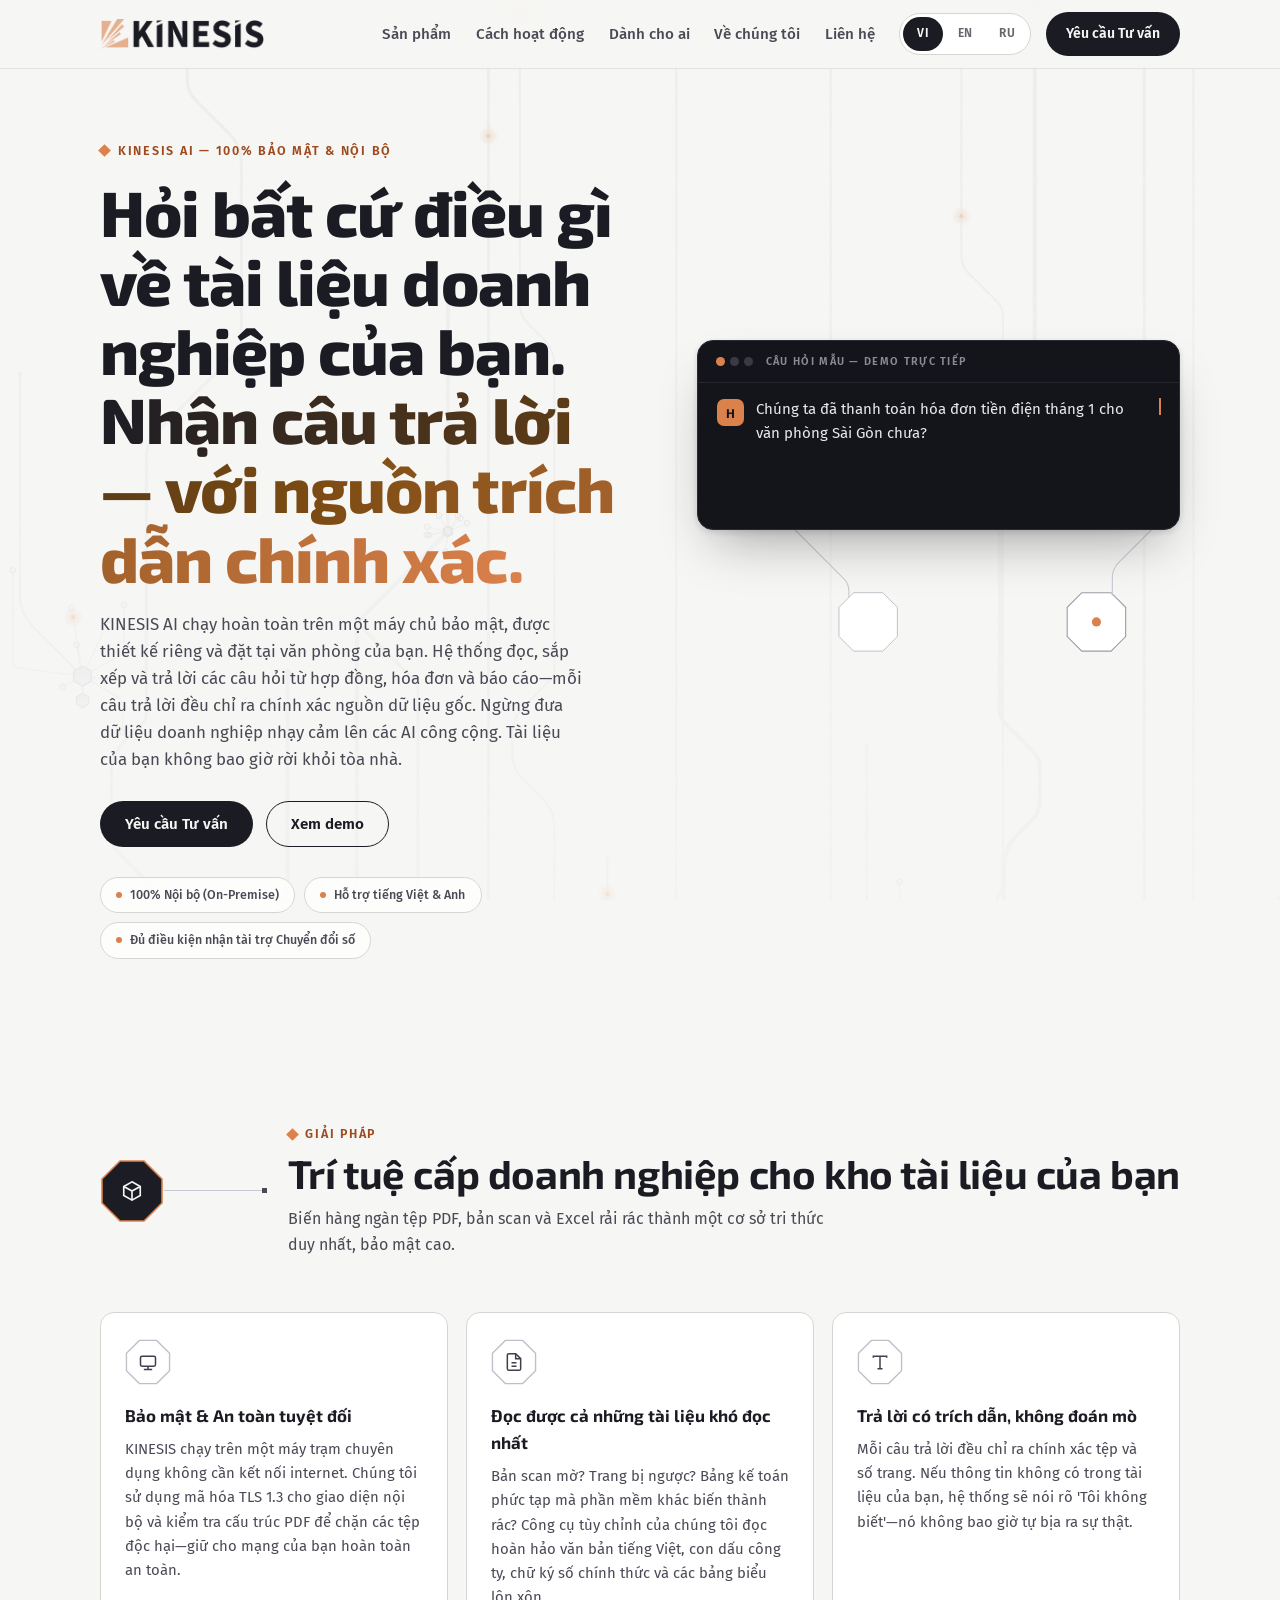
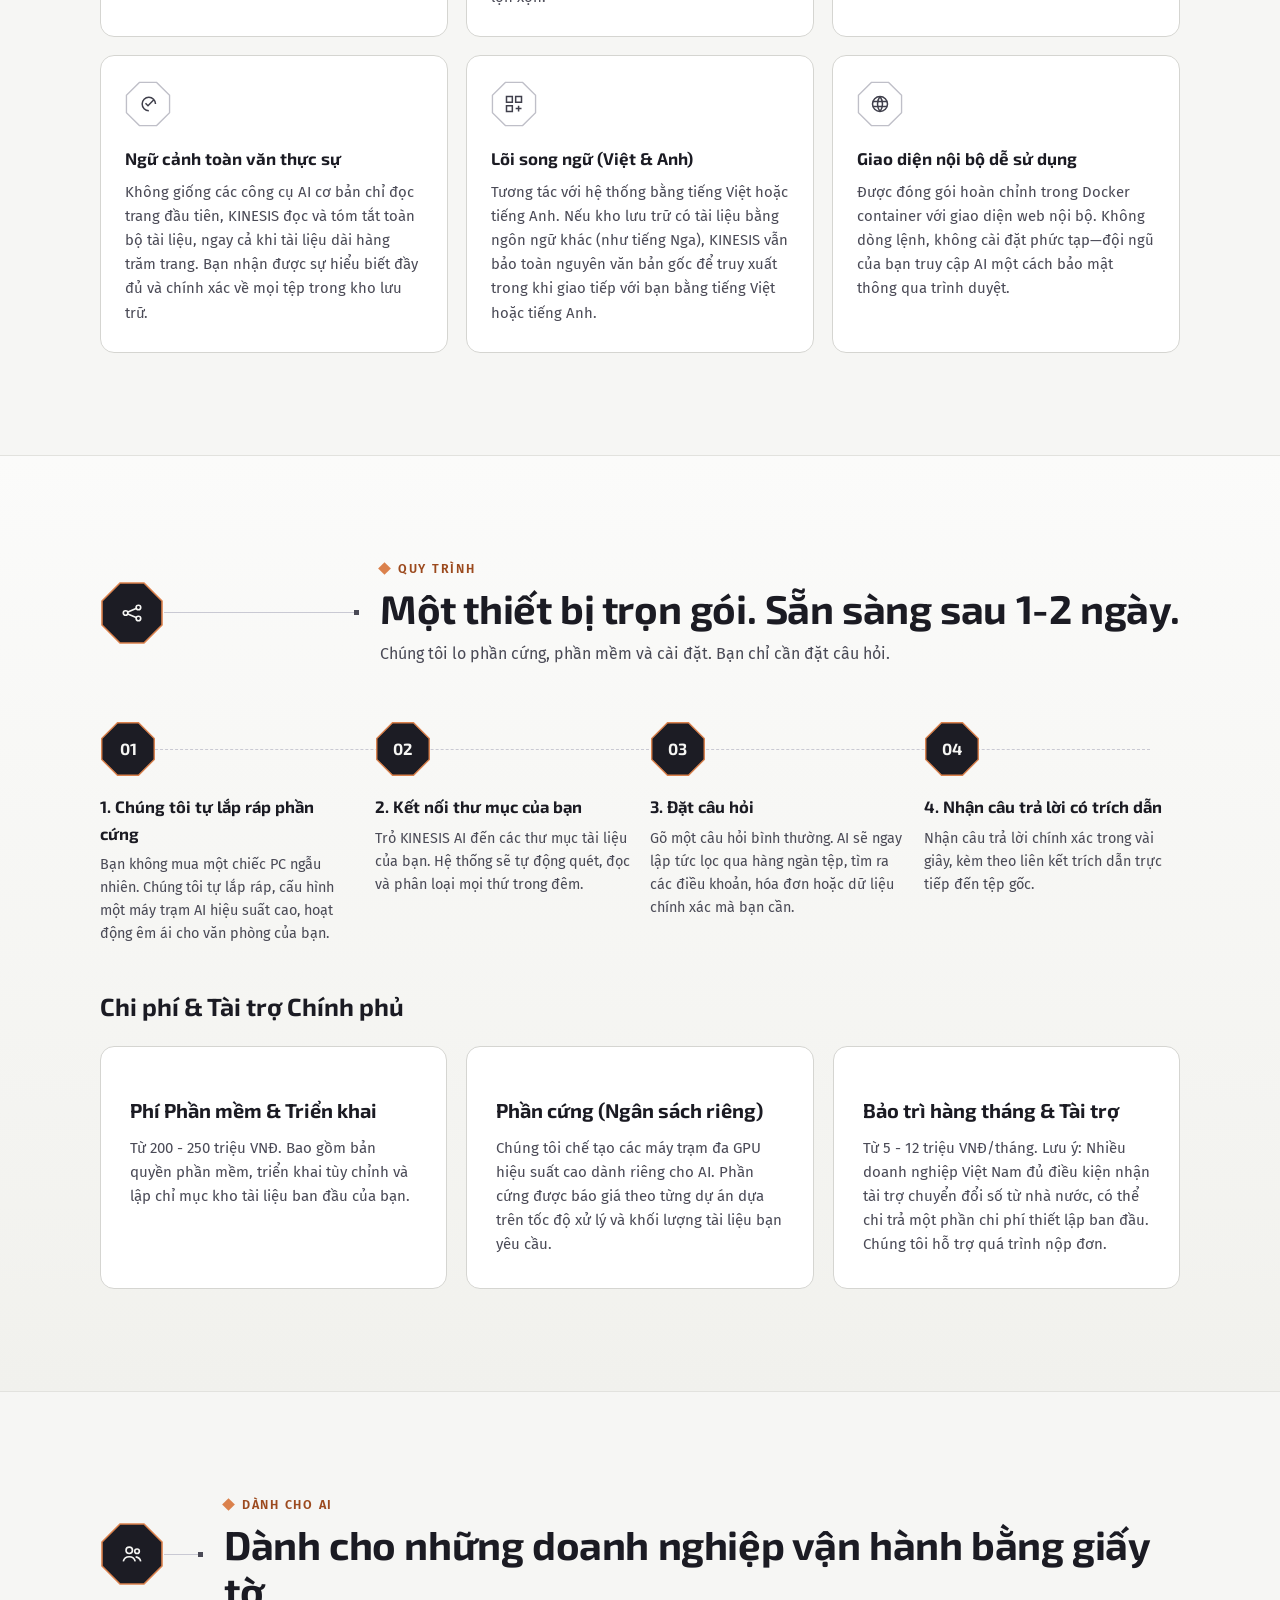
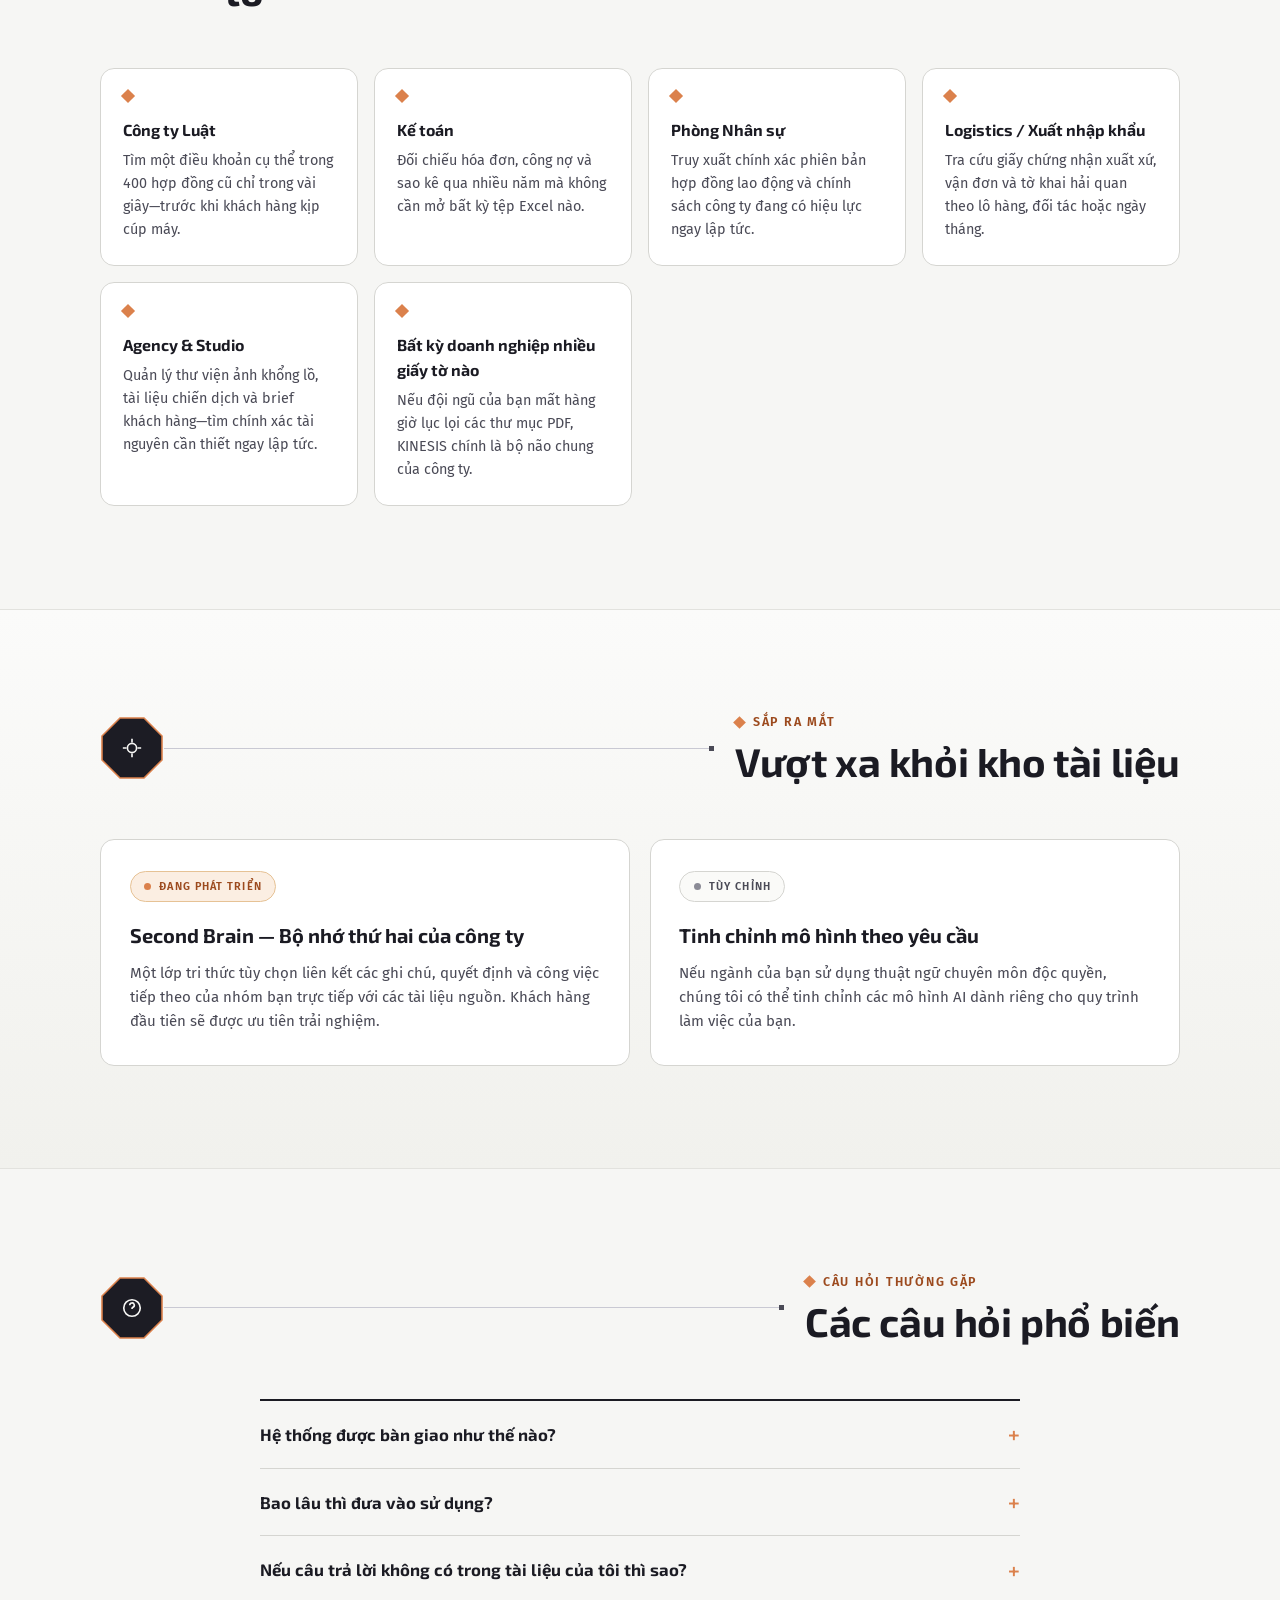
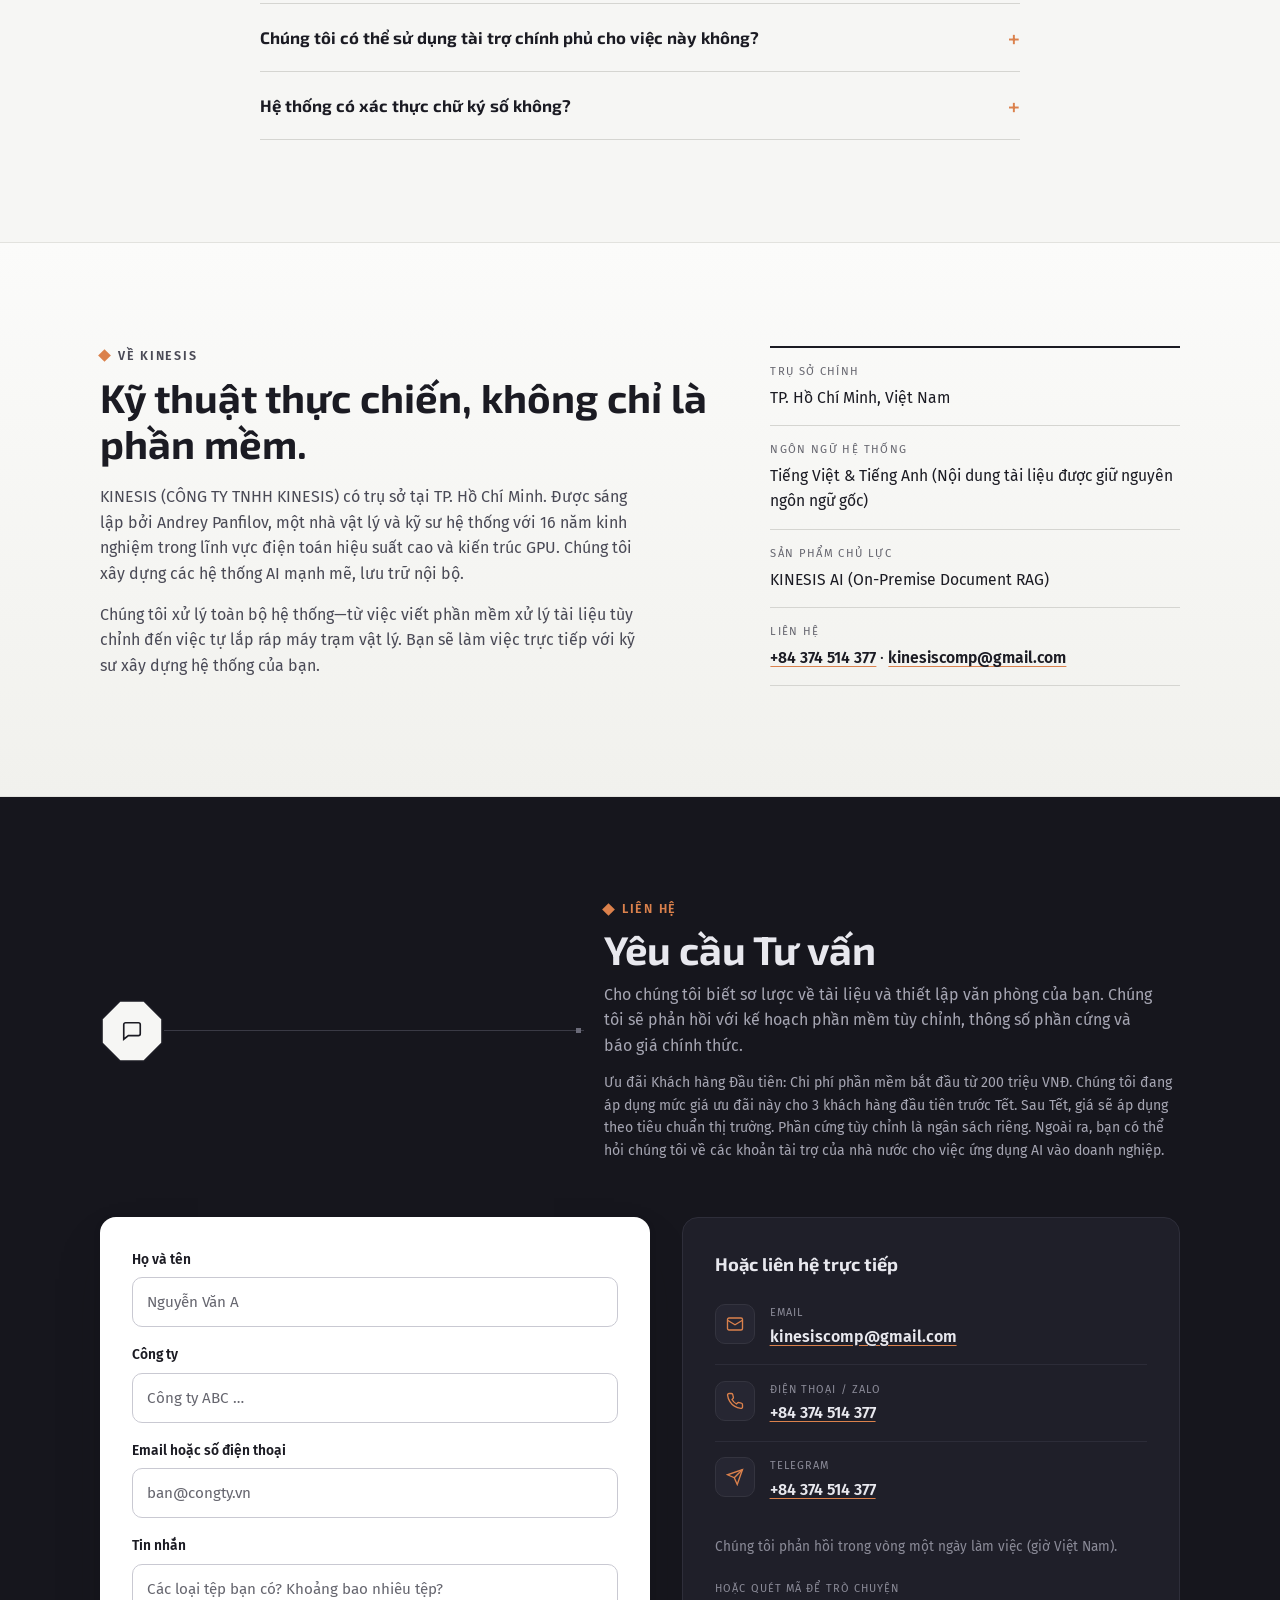
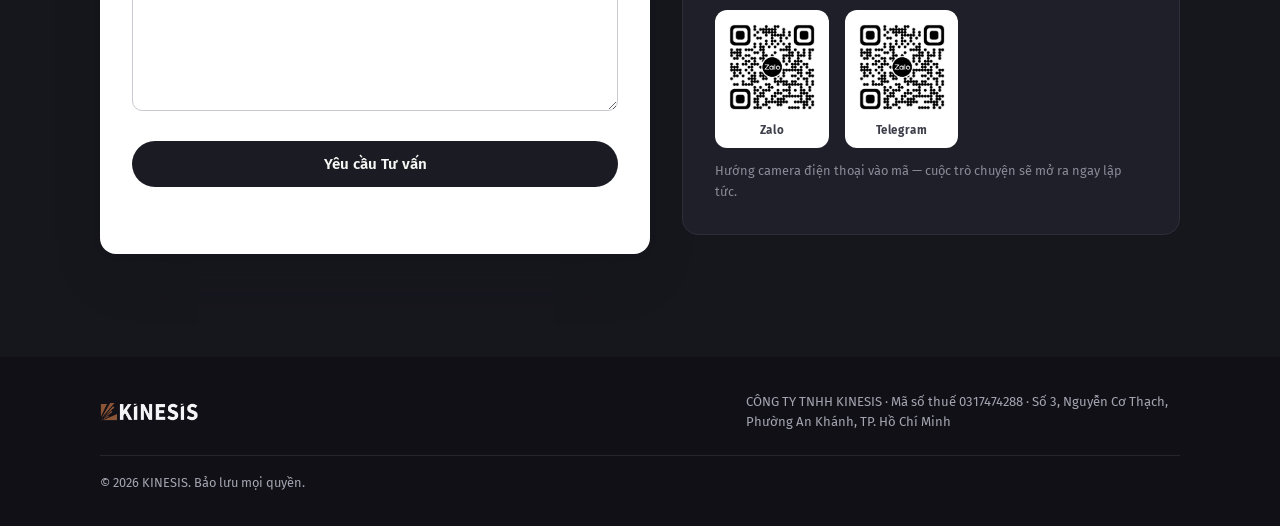
==== index.html @ bc77b44f "index.html(ru/vn/en) - message box update" ====
<!doctype html>
<html lang="vi" data-default-lang="vi">
<head>
  <link rel="canonical" href="https://www.kinesis.company/">
  <link rel="alternate" hreflang="vi" href="https://www.kinesis.company/">
  <link rel="alternate" hreflang="en" href="https://www.kinesis.company/en/">
  <link rel="alternate" hreflang="ru" href="https://www.kinesis.company/ru/">
  <link rel="alternate" hreflang="x-default" href="https://www.kinesis.company/">

  <meta property="og:type" content="website">
  <meta property="og:site_name" content="KINESIS">
  <meta property="og:title" content="KINESIS — AI trên máy riêng cho tài liệu doanh nghiệp tại Việt Nam">
  <meta property="og:description" content="Chạy 100% trên máy của bạn: đọc, phân loại và trả lời có trích dẫn từ hợp đồng, hóa đơn, báo cáo. Dữ liệu không rời khỏi văn phòng.">
  <meta property="og:url" content="https://www.kinesis.company/">
  <meta property="og:image" content="https://www.kinesis.company/assets/og-image.png">
  <meta name="twitter:card" content="summary_large_image">
  <meta name="theme-color" content="#f6f6f4">

  <script type="application/ld+json">
  {
    "@context": "https://schema.org",
    "@type": "LocalBusiness",
    "name": "KINESIS",
    "legalName": "CÔNG TY TNHH KINESIS",
    "description": "KINESIS cung cấp giải pháp AI nội bộ bảo mật cho tài liệu doanh nghiệp tại Việt Nam. Hệ thống tự động đọc, phân loại và trả lời câu hỏi kèm trích dẫn từ hợp đồng, hóa đơn, báo cáo. Dữ liệu lưu trữ 100% trên máy chủ của công ty. Trụ sở tại TP. Hồ Chí Minh.",
    "taxID": "0317474288",
    "founder": { "@type": "Person", "name": "Panfilov Andrey" },
    "address": { "@type": "PostalAddress", "streetAddress": "Số 3, Đường Nguyễn Cơ Thạch, Phường An Khánh", "addressLocality": "Ho Chi Minh City", "addressCountry": "VN" },
    "telephone": "+84374514377",
    "email": "kinesiscomp@gmail.com",
    "url": "https://www.kinesis.company/",
    "image": "https://www.kinesis.company/assets/og-image.png",
    "areaServed": "VN",
    "knowsLanguage": ["vi", "en", "ru"]
  }
  </script>

  <link rel="icon" type="image/svg+xml" href="assets/favicon.svg">
  <link rel="icon" type="image/png" sizes="32x32" href="assets/favicon-32.png">
  <link rel="apple-touch-icon" href="assets/apple-touch-icon.png">

  <link rel="preconnect" href="https://fonts.googleapis.com">
  <link rel="preconnect" href="https://fonts.gstatic.com" crossorigin>
  <link href="https://fonts.googleapis.com/css2?family=Exo+2:wght@600;700;800&family=Fira+Sans:ital,wght@0,400;0,500;0,600;1,400&display=swap" rel="stylesheet">

  <link rel="stylesheet" href="styles.css">
</head>
<body>
  <a class="skip-link" href="#main">Bỏ qua đến nội dung</a>

  <!-- Decorative circuit background (moodboard: traces + nodes on paper) -->
  <div class="bg" aria-hidden="true">
    <svg id="bg-canvas" class="bg-svg" xmlns="http://www.w3.org/2000/svg"></svg>
  </div>

  <header class="site-header">
    <nav class="nav" aria-label="Điều hướng chính">
      <a class="brand" href="#top">
        <img class="brand-logo" src="assets/logo-lockup.png" alt="KINESIS" width="168" height="32">
      </a>
      <ul class="nav-links" id="nav-links">
        <li><a href="#product" data-i18n="nav.product">Sản phẩm</a></li>
        <li><a href="#how" data-i18n="nav.how">Cách hoạt động</a></li>
        <li><a href="#for" data-i18n="nav.for">Đối tượng</a></li>
        <li><a href="#about" data-i18n="nav.about">Về chúng tôi</a></li>
        <li><a href="#contact" data-i18n="nav.contact">Liên hệ</a></li>
      </ul>
      <div class="nav-right">
        <div class="lang-switch" role="group" aria-label="Ngôn ngữ / Language / Язык">
          <button type="button" class="lang-btn is-active" data-lang="vi" aria-pressed="true">VI</button>
          <button type="button" class="lang-btn" data-lang="en" aria-pressed="false">EN</button>
          <button type="button" class="lang-btn" data-lang="ru" aria-pressed="false">RU</button>
        </div>
        <a class="btn btn-primary nav-cta" href="#contact" data-i18n="nav.cta">Nhận báo giá</a>
        <button type="button" class="nav-toggle" aria-expanded="false" aria-controls="mobile-menu" aria-label="Mở menu">
          <svg width="22" height="22" viewBox="0 0 24 24" fill="none" stroke="currentColor" stroke-width="2" aria-hidden="true"><path d="M3 6h18M3 12h18M3 18h18"/></svg>
        </button>
      </div>
    </nav>
    <div class="mobile-menu" id="mobile-menu" hidden>
      <ul>
        <li><a href="#product" data-i18n="nav.product">Sản phẩm</a></li>
        <li><a href="#how" data-i18n="nav.how">Cách hoạt động</a></li>
        <li><a href="#for" data-i18n="nav.for">Đối tượng</a></li>
        <li><a href="#about" data-i18n="nav.about">Về chúng tôi</a></li>
        <li><a href="#contact" data-i18n="nav.contact">Liên hệ</a></li>
        <li><a class="btn btn-primary" href="#contact" data-i18n="nav.cta">Nhận báo giá</a></li>
      </ul>
    </div>
  </header>

  <main id="main">
    <!-- ============ HERO ============ -->
    <section class="hero" id="top">
      <div class="hero-inner">
        <div class="hero-text">
          <p class="eyebrow" data-i18n="hero.eyebrow">Trí tuệ cho kho tài liệu riêng — 100% trên máy của bạn</p>
          <h1>
            <span data-i18n="hero.titleA">Hỏi bất cứ điều gì về tài liệu của bạn.</span><br>
            <span class="title-accent" data-i18n="hero.titleAccent">Nhận câu trả lời — kèm đúng nguồn.</span>
          </h1>
          <p class="lede" data-i18n="hero.sub">KINESIS chạy hoàn toàn trên máy của bạn — đọc, phân loại và trả lời từ hợp đồng, hóa đơn, báo cáo; mỗi câu trả lời đều chỉ đúng nguồn. Tài liệu của bạn không bao giờ rời khỏi tòa nhà: việc gửi dữ liệu kinh doanh riêng tư cho AI trực tuyến vốn không phải lựa chọn của doanh nghiệp Việt.</p>
          <div class="hero-cta">
            <a class="btn btn-primary" href="#contact" data-i18n="hero.ctaPrimary">Nhận báo giá</a>
            <a class="btn btn-secondary" href="#how" data-i18n="hero.ctaSecondary">Cách hoạt động</a>
          </div>
          <ul class="badges" aria-label="Điểm chính">
            <li data-i18n="hero.badge1">100% trên máy của bạn — không cloud</li>
            <li data-i18n="hero.badge2">VN · EN · RU — mặc định</li>
            <li data-i18n="hero.badge3">Xây dựng tại TP. Hồ Chí Minh</li>
          </ul>
        </div>
        <div class="hero-visual">
          <svg class="hero-cluster" viewBox="0 0 460 420" xmlns="http://www.w3.org/2000/svg" aria-hidden="true">
            <g fill="none" stroke="#c9c9d3" stroke-width="1.2">
</g>
            <g fill="#a8a8b4">
              <circle cx="120" cy="90" r="3"/><circle cx="340" cy="330" r="3"/><circle cx="90" cy="330" r="3"/>
            </g>
            <polygon class="mini-node" points="104,74 136,74 152,90 152,122 136,138 104,138 88,122 88,90" fill="#ffffff" stroke="#9c9ca8" stroke-width="1.2"/>
            <polygon class="mini-node" points="324,314 356,314 372,330 372,362 356,378 324,378 308,362 308,330" fill="#ffffff" stroke="#9c9ca8" stroke-width="1.2"/>
            <polygon class="mini-node" points="74,314 106,314 122,330 122,362 106,378 74,378 58,362 58,330" fill="#ffffff" stroke="#bcbcc6" stroke-width="1"/>
            <circle class="mini-core" cx="120" cy="106" r="5" fill="#db814c"/>
            <circle class="mini-core" cx="340" cy="346" r="5" fill="#db814c"/>
          </svg>
          <div class="demo-card" role="region" aria-label="Minh họa hệ thống">
            <div class="demo-head">
              <span class="demo-dots" aria-hidden="true"><i></i><i></i><i></i></span>
              <span class="demo-title" data-i18n="demo.label">Minh họa — câu hỏi mẫu</span>
            </div>
            <div class="demo-row demo-q">
              <span class="q-tag" aria-hidden="true">H</span>
              <span class="demo-text" id="demo-question"></span><span class="caret" id="demo-caret" aria-hidden="true"></span>
            </div>
            <div class="demo-row demo-a" id="demo-answer-row">
              <span class="a-tag" aria-hidden="true">K</span>
              <span class="demo-text" id="demo-answer"></span>
            </div>
            <div class="demo-cite" id="demo-cite" hidden>
              <svg width="13" height="13" viewBox="0 0 24 24" fill="none" stroke="currentColor" stroke-width="2" aria-hidden="true"><path d="M14 2H6a2 2 0 0 0-2 2v16a2 2 0 0 0 2 2h12a2 2 0 0 0 2-2V8z"/><path d="M14 2v6h6"/></svg>
              <span id="demo-cite-text"></span>
            </div>
          </div>
        </div>
      </div>
    </section>

    <!-- ============ PRODUCT ============ -->
    <section class="section" id="product">
      <header class="sec-head reveal">
        <span class="node-chip" aria-hidden="true">
          <svg width="22" height="22" viewBox="0 0 24 24" fill="none" stroke="currentColor" stroke-width="1.8"><path d="M12 2 21 7v10l-9 5-9-5V7z"/><path d="M12 22V12M12 12 3 7M12 12l9-5"/></svg>
        </span>
        <span class="trace-line" aria-hidden="true"></span>
        <div class="sec-head-text">
          <p class="eyebrow" data-i18n="product.eyebrow">Sản phẩm</p>
          <h2 data-i18n="product.title">Bộ não cho kho tài liệu của bạn</h2>
          <p class="lead" data-i18n="product.lead">Hệ thống trí tuệ tài liệu riêng, chạy hoàn toàn cục bộ, biến hàng nghìn file rời rạc thành một kho tri thức có thể hỏi đáp.</p>
        </div>
      </header>
      <div class="feature-grid">
        <article class="feature reveal">
          <span class="f-icon" aria-hidden="true"><svg width="20" height="20" viewBox="0 0 24 24" fill="none" stroke="currentColor" stroke-width="1.8"><rect x="3" y="5" width="18" height="12" rx="2"/><path d="M7 21h10M12 17v4"/></svg></span>
          <h3 data-i18n="product.f1.title">Dữ liệu không đi đâu cả</h3>
          <p data-i18n="product.f1.text">Chạy 100% trên máy của bạn. Không cloud, không API bên ngoài — không ai đọc được file của bạn. Kể cả chúng tôi.</p>
        </article>
        <article class="feature reveal">
          <span class="f-icon" aria-hidden="true"><svg width="20" height="20" viewBox="0 0 24 24" fill="none" stroke="currentColor" stroke-width="1.8"><path d="M14 2H6a2 2 0 0 0-2 2v16a2 2 0 0 0 2 2h12a2 2 0 0 0 2-2V8z"/><path d="M14 2v6h6M9 13h6M9 17h6"/></svg></span>
          <h3 data-i18n="product.f2.title">Mọi định dạng</h3>
          <p data-i18n="product.f2.text">PDF (quét lẫn text), DOC/DOCX, RTF, TXT, PPT/PPTX, Excel, archive ZIP/RAR và ảnh (JPG, PNG, TIFF…) — 10.000+ tài liệu. File mới hoặc thay đổi được nhận và index tự động.</p>
        </article>
        <article class="feature reveal">
          <span class="f-icon" aria-hidden="true"><svg width="20" height="20" viewBox="0 0 24 24" fill="none" stroke="currentColor" stroke-width="1.8"><path d="M4 7V5h16v2M9 20h6M12 5v15"/></svg></span>
          <h3 data-i18n="product.f3.title">Hiểu tiếng Việt thật sự</h3>
          <p data-i18n="product.f3.text">OCR tinh chỉnh cho văn bản Việt: dấu, con dấu và chữ ký tay được phát hiện và ghi nhận (trạng thái «đã ký»). Bảng phức tạp được dựng lại từng ô và OCR lại từng ô — kể cả những bảng làm vỡ các engine thương mại.</p>
        </article>
        <article class="feature reveal">
          <span class="f-icon" aria-hidden="true"><svg width="20" height="20" viewBox="0 0 24 24" fill="none" stroke="currentColor" stroke-width="1.8"><path d="M21 12a8 8 0 1 0-8 8"/><path d="M9 11l3 3 7-7"/></svg></span>
          <h3 data-i18n="product.f4.title">Câu trả lời có trích dẫn</h3>
          <p data-i18n="product.f4.text">Mỗi câu trả lời chỉ đúng file và vị trí nguồn — kiểm toán được, đối chiếu được, không cần tin suông. Và nếu câu trả lời không có trong tài liệu, KINESIS nói thẳng điều đó — không bao giờ bịa.</p>
        </article>
        <article class="feature reveal">
          <span class="f-icon" aria-hidden="true"><svg width="20" height="20" viewBox="0 0 24 24" fill="none" stroke="currentColor" stroke-width="1.8"><path d="M3 3h7v7H3zM14 3h7v7h-7zM3 14h7v7H3z"/><path d="M14 17.5h7M17.5 14v7"/></svg></span>
          <h3 data-i18n="product.f5.title">Tự phân loại, tự dọn kho</h3>
          <p data-i18n="product.f5.text">Mỗi tài liệu được phân loại (hợp đồng, hóa đơn, báo cáo…) kèm giá trị, ngày, các bên, trạng thái ký — tìm bằng bộ lọc, không chỉ bằng từ khóa. File trùng lặp được nhận diện tự động: nếu bạn xóa bản gốc, lần chạy kế tiếp khôi phục nó từ bản sao; dữ liệu của file đã xóa có thể được dọn khỏi cơ sở dữ liệu theo yêu cầu.</p>
        </article>
        <article class="feature reveal">
          <span class="f-icon" aria-hidden="true"><svg width="20" height="20" viewBox="0 0 24 24" fill="none" stroke="currentColor" stroke-width="1.8"><circle cx="12" cy="12" r="9"/><path d="M3.5 9h17M3.5 15h17M12 3a15 15 0 0 1 0 18M12 3a15 15 0 0 0 0 18"/></svg></span>
          <h3 data-i18n="product.f6.title">Hỏi bằng ngôn ngữ của bạn</h3>
          <p data-i18n="product.f6.text">Tra vấn bằng tiếng Việt, Anh hoặc Nga — hệ thống tìm theo ngôn ngữ gốc của tài liệu, không cần bước dịch.</p>
        </article>
      </div>
    </section>

    <!-- ============ HOW IT WORKS ============ -->
    <section class="section section-alt" id="how">
      <header class="sec-head reveal">
        <span class="node-chip" aria-hidden="true">
          <svg width="22" height="22" viewBox="0 0 24 24" fill="none" stroke="currentColor" stroke-width="1.8"><circle cx="5" cy="12" r="2.5"/><circle cx="19" cy="6" r="2.5"/><circle cx="19" cy="18" r="2.5"/><path d="M7.5 11 16.5 7M7.5 13l9 4"/></svg>
        </span>
        <span class="trace-line" aria-hidden="true"></span>
        <div class="sec-head-text">
          <p class="eyebrow" data-i18n="how.eyebrow">Quy trình</p>
          <h2 data-i18n="how.title">Bốn bước, một câu trả lời</h2>
          <p class="lead" data-i18n="how.lead">Từ thư mục file hỗn loạn đến câu trả lời chính xác có trích dẫn — tất cả chạy cục bộ.</p>
        </div>
      </header>
      <ol class="steps">
        <li class="step reveal">
          <span class="step-num" aria-hidden="true">01</span>
          <h3 data-i18n="how.s1.title">Đưa vào</h3>
          <p data-i18n="how.s1.text">Quét thư mục, đọc mọi định dạng; OCR xử lý bản quét mờ, nghiêng, file hỏng và bảng phức tạp.</p>
        </li>
        <li class="step reveal">
          <span class="step-num" aria-hidden="true">02</span>
          <h3 data-i18n="how.s2.title">Tổ chức</h3>
          <p data-i18n="how.s2.text">Mỗi file được phân loại, bóc tách metadata (giá trị, ngày, các bên), tóm tắt song ngữ (VN/EN) và lưu có cấu trúc.</p>
        </li>
        <li class="step reveal">
          <span class="step-num" aria-hidden="true">03</span>
          <h3 data-i18n="how.s3.title">Hỏi</h3>
          <p data-i18n="how.s3.text">KINESIS hiểu bạn thực sự hỏi về điều gì — tài liệu nào, thời kỳ nào, điều kiện nào — và tìm cùng lúc tất cả.</p>
        </li>
        <li class="step reveal">
          <span class="step-num" aria-hidden="true">04</span>
          <h3 data-i18n="how.s4.title">Trả lời</h3>
          <p data-i18n="how.s4.text">Một câu trả lời chính xác kèm trích dẫn file — trong vài giây.</p>
        </li>
      </ol>
      <div class="hw-block reveal">
        <h2 data-i18n="how.hw.title">Bạn cần gì để bắt đầu</h2>
        <div class="roadmap-grid">
          <article class="roadmap-card">
            <h3 data-i18n="how.hw.f1.k">Cấu hình tối thiểu</h3>
            <p data-i18n="how.hw.f1.v">Một workstation trong văn phòng — RTX 3090 với 64GB RAM là mức tối thiểu chúng tôi đề xuất. Kho lớn hơn hoặc đọc nhanh hơn = thêm GPU.</p>
          </article>
          <article class="roadmap-card">
            <h3 data-i18n="how.hw.f2.k">Lần chạy đầu</h3>
            <p data-i18n="how.hw.f2.v">Khoảng 1.000 tài liệu (kể cả bản quét) được đọc đầy đủ qua một đêm trên cấu hình chuẩn. Kho lớn hơn mất thời gian tương ứng — bạn nhận báo ước tính trước khi bắt đầu.</p>
          </article>
          <article class="roadmap-card">
            <h3 data-i18n="how.hw.f3.k">Sẵn sàng sau 1–2 ngày</h3>
            <p data-i18n="how.hw.f3.v">Cài đặt, nạp dữ liệu và tinh chỉnh — tính từ ngày bàn giao file.</p>
          </article>
        </div>
      </div>
    </section>

    <!-- ============ WHO IT'S FOR ============ -->
    <section class="section" id="for">
      <header class="sec-head reveal">
        <span class="node-chip" aria-hidden="true">
          <svg width="22" height="22" viewBox="0 0 24 24" fill="none" stroke="currentColor" stroke-width="1.8"><circle cx="9" cy="8" r="3.5"/><path d="M2.5 20c.8-3.2 3.4-5 6.5-5s5.7 1.8 6.5 5"/><circle cx="17.5" cy="9" r="2.5"/><path d="M16 15.2c2.8.3 4.8 1.9 5.5 4.8"/></svg>
        </span>
        <span class="trace-line" aria-hidden="true"></span>
        <div class="sec-head-text">
          <p class="eyebrow" data-i18n="for.eyebrow">Đối tượng</p>
          <h2 data-i18n="for.title">Nơi tài liệu chính là công việc</h2>
        </div>
      </header>
      <div class="for-grid">
        <article class="for-card reveal">
          <h3 data-i18n="for.i1.name">Công ty luật</h3>
          <p data-i18n="for.i1.line">Tìm điều khoản trong 400 hợp đồng cũ — trước khi ai đó hỏi bạn về nó.</p>
        </article>
        <article class="for-card reveal">
          <h3 data-i18n="for.i2.name">Công ty kế toán</h3>
          <p data-i18n="for.i2.line">Đối chiếu hóa đơn, công nợ, bảng kê qua nhiều kỳ — không cần mở bất kỳ file nào.</p>
        </article>
        <article class="for-card reveal">
          <h3 data-i18n="for.i3.name">Phòng nhân sự</h3>
          <p data-i18n="for.i3.line">Hợp đồng lao động, chính sách, lương — lấy đúng phiên bản đang hiệu lực.</p>
        </article>
        <article class="for-card reveal">
          <h3 data-i18n="for.i4.name">Logistics</h3>
          <p data-i18n="for.i4.line">C/O, vận đơn, tờ khai — tra theo lô hàng, đối tác hoặc ngày, trong vài giây.</p>
        </article>
        <article class="for-card reveal">
          <h3 data-i18n="for.i5.name">Agency &amp; studio quảng cáo</h3>
          <p data-i18n="for.i5.line">Kho ảnh, deck chiến dịch, brief khách hàng — tìm đúng tài liệu tham chiếu cho dự án ngay khi cần.</p>
        </article>
        <article class="for-card reveal">
          <h3 data-i18n="for.i6.name">Mọi doanh nghiệp sống với tài liệu</h3>
          <p data-i18n="for.i6.line">Nếu team của bạn sống trong các thư mục PDF, KINESIS là bộ não chung của công ty.</p>
        </article>
      </div>
    </section>

    <!-- ============ ROADMAP: SECOND BRAIN + FINE-TUNING ============ -->
    <section class="section section-alt" id="roadmap">
      <header class="sec-head reveal">
        <span class="node-chip" aria-hidden="true">
          <svg width="22" height="22" viewBox="0 0 24 24" fill="none" stroke="currentColor" stroke-width="1.8"><path d="M12 2v4M12 18v4M2 12h4M18 12h4"/><circle cx="12" cy="12" r="5"/></svg>
        </span>
        <span class="trace-line" aria-hidden="true"></span>
        <div class="sec-head-text">
          <p class="eyebrow" data-i18n="sb.eyebrow">Vượt ra ngoài kho tài liệu</p>
          <h2 data-i18n="sb.title">Đi xa hơn kho tài liệu</h2>
        </div>
      </header>
      <div class="roadmap-grid">
        <article class="roadmap-card reveal">
          <span class="status-badge status-progress"><i aria-hidden="true"></i><span data-i18n="sb.badge">Đang phát triển</span></span>
          <h3 data-i18n="sb.module.title">Second Brain — bộ nhớ thứ hai của bạn</h3>
          <p data-i18n="sb.module.text">Lớp tri thức cá nhân trên nền RAG: gắn ghi chú, quyết định và việc theo dõi của bạn với đúng tài liệu nguồn. Đang phát triển — khách hàng sớm được ưu tiên.</p>
        </article>
        <article class="roadmap-card reveal">
          <span class="status-badge status-onrequest"><i aria-hidden="true"></i><span data-i18n="sb.ft.badge">Theo yêu cầu</span></span>
          <h3 data-i18n="sb.ft.title">Fine-tune mô hình riêng</h3>
          <p data-i18n="sb.ft.text">Nếu cấu hình chuẩn chưa đủ, chúng tôi fine-tune mô hình theo quy trình của bạn — định dạng riêng, thuật ngữ ngành. Báo giá theo dự án.</p>
        </article>
      </div>
    </section>

    <!-- ============ FAQ ============ -->
    <section class="section" id="faq">
      <header class="sec-head reveal">
        <span class="node-chip" aria-hidden="true">
          <svg width="22" height="22" viewBox="0 0 24 24" fill="none" stroke="currentColor" stroke-width="1.8"><circle cx="12" cy="12" r="9"/><path d="M9.5 9a2.5 2.5 0 1 1 3.4 2.3c-.8.3-.9 1-.9 1.7"/><path d="M12 17h.01"/></svg>
        </span>
        <span class="trace-line" aria-hidden="true"></span>
        <div class="sec-head-text">
          <p class="eyebrow" data-i18n="faq.eyebrow">Câu hỏi thường gặp</p>
          <h2 data-i18n="faq.title">Những câu hỏi bạn sẽ hỏi thôi</h2>
        </div>
      </header>
      <div class="faq-list">
        <details class="faq-item reveal">
          <summary data-i18n="faq.q1.t">Tôi cần máy cấu hình thế nào?</summary>
          <p data-i18n="faq.q1.a">Từ một workstation trong văn phòng: RTX 3090 với 64GB RAM là mức tối thiểu chúng tôi đề xuất. Dữ liệu nhiều hơn hoặc đọc lần đầu nhanh hơn thì cần thêm GPU/VRAM — chúng tôi sẽ tính theo kho của bạn trong báo giá.</p>
        </details>
        <details class="faq-item reveal">
          <summary data-i18n="faq.q2.t">Bao lâu thì dùng được?</summary>
          <p data-i18n="faq.q2.a">1–2 ngày kể cả cài đặt. Khoảng 1.000 tài liệu (kể cả bản quét) được đọc đầy đủ qua một đêm trên cấu hình chuẩn; kho lớn hơn mất thời gian tương ứng.</p>
        </details>
        <details class="faq-item reveal">
          <summary data-i18n="faq.q3.t">Nếu câu trả lời không có trong tài liệu của tôi?</summary>
          <p data-i18n="faq.q3.a">KINESIS nói thẳng là kho không có thông tin đó — không bao giờ bịa câu trả lời. Không có nguồn — không có khẳng định.</p>
        </details>
        <details class="faq-item reveal">
          <summary data-i18n="faq.q4.t">Ai được dùng, và quyền truy cập được quản lý thế nào?</summary>
          <p data-i18n="faq.q4.a">Mọi người mà bạn kết nối vào hệ thống. Quyền theo từng người — thêm chỗ ngồi được báo giá riêng.</p>
        </details>
        <details class="faq-item reveal">
          <summary data-i18n="faq.q5.t">Tài liệu phải bằng ngôn ngữ nào?</summary>
          <p data-i18n="faq.q5.a">Tiếng Việt, Anh và Nga ngay từ đầu — OCR tinh chỉnh cho dấu tiếng Việt, con dấu và chữ ký. Ngôn ngữ khác theo yêu cầu.</p>
        </details>
      </div>
    </section>

    <!-- ============ ABOUT ============ -->
    <section class="section section-alt" id="about">
      <div class="about-grid">
        <div class="about-text reveal">
          <p class="eyebrow" data-i18n="about.eyebrow">Về KINESIS</p>
          <h2 data-i18n="about.title">Một kỹ sư. Một sản phẩm. Không tầng trung gian.</h2>
          <p data-i18n="about.p1">KINESIS là công ty IT (CÔNG TY TNHH KINESIS) do Andrey Panfilov sáng lập và tự tay xây dựng, trụ sở tại TP. Hồ Chí Minh — tập trung vào trí tuệ tài liệu cục bộ, phát triển phần mềm riêng và tư vấn IT.</p>
          <p data-i18n="about.p2">Không đội bán hàng, không tầng quản lý giữa bạn với người viết phần mềm. Bạn nói thẳng với kỹ sư làm ra hệ thống — tôi làm việc đa ngôn ngữ (mặc định: Việt, Anh, Nga).</p>
        </div>
        <dl class="facts reveal">
          <div class="fact"><dt data-i18n="about.f1.k">Trụ sở</dt><dd data-i18n="about.f1.v">TP. Hồ Chí Minh, Việt Nam</dd></div>
          <div class="fact"><dt data-i18n="about.f2.k">Ngôn ngữ hệ thống (mặc định)</dt><dd data-i18n="about.f2.v">Việt · Anh · Nga — ngôn ngữ khác theo yêu cầu</dd></div>
          <div class="fact"><dt data-i18n="about.f3.k">Sản phẩm chủ lực</dt><dd data-i18n="about.f3.v">KINESIS RAG (chạy trên máy khách hàng)</dd></div>
          <div class="fact"><dt data-i18n="about.f4.k">Liên hệ</dt><dd><a href="tel:+84374514377">+84 374 514 377</a> · <a href="mailto:kinesiscomp@gmail.com">kinesiscomp@gmail.com</a></dd></div>
        </dl>
      </div>
    </section>

    <!-- ============ CONTACT ============ -->
    <section class="section section-dark" id="contact">
      <header class="sec-head sec-head-light reveal">
        <span class="node-chip" aria-hidden="true">
          <svg width="22" height="22" viewBox="0 0 24 24" fill="none" stroke="currentColor" stroke-width="1.8"><path d="M21 15a2 2 0 0 1-2 2H8l-5 4V5a2 2 0 0 1 2-2h14a2 2 0 0 1 2 2z"/></svg>
        </span>
        <span class="trace-line trace-line-light" aria-hidden="true"></span>
        <div class="sec-head-text">
          <p class="eyebrow" data-i18n="contact.eyebrow">Liên hệ</p>
          <h2 data-i18n="contact.title">Nhận báo giá</h2>
          <p class="lead" data-i18n="contact.lead">Kể ngắn về tài liệu của bạn — loại file, số lượng, phần cứng. Chúng tôi phản hồi bằng kế hoạch và báo giá.</p>
          <p class="price-line" data-i18n="contact.priceline">Cách tính giá: giá cơ bản cố định + phí bảo trì hằng tháng · chỗ người dùng thêm và module Second Brain tính riêng · kho trên 10.000 tài liệu chuyển sang gói cao hơn.</p>
        </div>
      </header>
      <div class="contact-grid">
        <form class="contact-form reveal" id="quote-form" action="https://formsubmit.co/kinesiscomp@gmail.com" method="POST" novalidate>
          <div class="field">
            <label for="f-name" data-i18n="contact.form.name">Họ tên</label>
            <input type="text" id="f-name" name="name" required autocomplete="name" data-i18n-ph="contact.form.phName" placeholder="Nguyễn Văn A">
          </div>
          <div class="field">
            <label for="f-company" data-i18n="contact.form.company">Công ty</label>
            <input type="text" id="f-company" name="company" autocomplete="organization" data-i18n-ph="contact.form.phCompany" placeholder="Công ty TNHH …">
          </div>
          <div class="field">
            <label for="f-email" data-i18n="contact.form.email">Email hoặc điện thoại</label>
            <input type="text" id="f-email" name="email" required autocomplete="email" data-i18n-ph="contact.form.phEmail" placeholder="ban@congty.vn">
          </div>
          <div class="field">
            <label for="f-message" data-i18n="contact.form.message">Nội dung</label>
            <textarea id="f-message" name="message" rows="5" required data-i18n-ph="contact.form.phMessage" placeholder="Loại tài liệu, số lượng, phần cứng…"></textarea>
          </div>
          <input type="text" name="_gotcha" class="hp" tabindex="-1" autocomplete="off" aria-hidden="true">
          <button type="submit" class="btn btn-primary btn-submit" data-i18n="contact.form.submit">Gửi yêu cầu báo giá</button>
          <p class="form-status" id="form-status" role="status" aria-live="polite"></p>
        </form>
        <aside class="direct-panel reveal">
          <h3 data-i18n="contact.direct.title">Hoặc liên hệ trực tiếp</h3>
          <ul class="direct-list">
            <li>
              <span class="d-ico" aria-hidden="true"><svg width="18" height="18" viewBox="0 0 24 24" fill="none" stroke="currentColor" stroke-width="1.8"><rect x="2" y="4" width="20" height="16" rx="2"/><path d="m2 7 10 6L22 7"/></svg></span>
              <div><span class="d-label" data-i18n="contact.direct.emailLabel">Email</span><a href="mailto:kinesiscomp@gmail.com">kinesiscomp@gmail.com</a></div>
            </li>
            <li>
              <span class="d-ico" aria-hidden="true"><svg width="18" height="18" viewBox="0 0 24 24" fill="none" stroke="currentColor" stroke-width="1.8"><path d="M22 16.9v3a2 2 0 0 1-2.2 2 19.8 19.8 0 0 1-8.6-3.1 19.5 19.5 0 0 1-6-6A19.8 19.8 0 0 1 2.1 4.2 2 2 0 0 1 4.1 2h3a2 2 0 0 1 2 1.7c.1 1 .4 2 .7 2.9a2 2 0 0 1-.5 2.1L8 10a16 16 0 0 0 6 6l1.3-1.3a2 2 0 0 1 2.1-.5c.9.3 1.9.6 2.9.7a2 2 0 0 1 1.7 2z"/></svg></span>
              <div><span class="d-label" data-i18n="contact.direct.phoneLabel">Điện thoại / Zalo</span><a href="tel:+84374514377">+84 374 514 377</a></div>
            </li>
            <li>
              <span class="d-ico" aria-hidden="true"><svg width="18" height="18" viewBox="0 0 24 24" fill="none" stroke="currentColor" stroke-width="1.8"><path d="m22 2-7 20-4-9-9-4z"/><path d="M22 2 11 13"/></svg></span>
              <div><span class="d-label" data-i18n="contact.direct.telegramLabel">Telegram</span><a href="https://t.me/+84374514377" rel="noopener">+84 374 514 377</a></div>
            </li>
          </ul>
          <p class="direct-note" data-i18n="contact.direct.note">Chúng tôi phản hồi trong vòng 1 ngày làm việc (giờ Việt Nam).</p>
          <div class="qr-block">
            <p class="qr-title" data-i18n="contact.qr.title">Hoặc quét mã để chat</p>
            <div class="qr-row">
              <a class="qr-card" href="https://zalo.me/84374514377" data-i18n-href="contact.qr.zaloLink" rel="noopener"><img src="assets/zalo-qr.png" data-i18n-src="contact.qr.zaloSrc" alt="" width="96" height="96"><span data-i18n="contact.qr.zalo">Zalo</span></a>
              <a class="qr-card" href="https://t.me/+84374514377" data-i18n-href="contact.qr.telegramLink" rel="noopener"><img src="assets/telegram-qr.png" data-i18n-src="contact.qr.telegramSrc" alt="" width="96" height="96"><span data-i18n="contact.qr.telegram">Telegram</span></a>
            </div>
            <p class="qr-note" data-i18n="contact.qr.note">Đưa camera điện thoại vào mã — chat mở ngay.</p>
          </div>
        </aside>
      </div>
    </section>
  </main>

  <footer class="site-footer">
    <div class="footer-inner">
      <a class="brand brand-footer" href="#top">
        <img class="brand-logo brand-logo-footer" src="assets/logo-lockup-light.png" alt="KINESIS" width="140" height="24">
      </a>
      <p class="footer-legal" data-i18n="footer.legal">CÔNG TY TNHH KINESIS · MST 0317474288 · Số 3, Nguyễn Cơ Thạch, An Khánh, TP. Hồ Chí Minh</p>

      <p class="footer-rights" data-i18n="footer.rights">© 2026 KINESIS. Tất cả quyền được bảo lưu.</p>
    </div>
  </footer>

  <script src="main.js"></script>
</body>
</html>
---- styles.css ----
/* ============================================================
   KINESIS — kinesiscomp.com
   Aesthetic: "circuit nodes on paper" (moodboard)
   - light paper background + faint graph grid
   - graphite octagon node cells joined by thin traces
   - single amber accent, used sparingly
   Type dials: variance medium-high / motion low-moderate / density balanced
   ============================================================ */

/* ---------- Tokens ---------- */
:root {
  --paper: #f6f6f4;
  --paper-2: #fbfbfa;
  --card: #ffffff;
  --ink: #1b1b23;
  --ink-soft: #4a4a56;
  --muted: #66666f; /* ≥4.5:1 on paper and white (labels, placeholders) */
  --hairline: #e2e2de;
  --line: #d5d5d1;
  --trace: #c9c9d3;
  --dark: #16161d;
  --dark-2: #1f1f29;
  --dark-line: #2e2e3a;
  --on-dark: #e8e8ee;
  --on-dark-soft: #a5a5b2;
  --accent: #db814c;
  --accent-deep: #9c4a1e;
  --accent-soft: #fbeee2;

  --font-display: "Exo 2", "Segoe UI", system-ui, sans-serif;
  --font-body: "Fira Sans", "Segoe UI", system-ui, sans-serif;

  --radius: 14px;
  --shadow-sm: 0 2px 4px rgba(27, 27, 35, 0.05);
  --shadow-md: 0 2px 4px rgba(27, 27, 35, 0.05), 0 18px 34px -14px rgba(27, 27, 35, 0.16);
  --shadow-card: 0 2px 6px rgba(20, 20, 27, 0.14), 0 26px 52px -18px rgba(20, 20, 27, 0.38);

  --chip-dark: url("data:image/svg+xml,<svg xmlns='http://www.w3.org/2000/svg' viewBox='0 0 64 64'><polygon points='20,2 44,2 62,20 62,44 44,62 20,62 2,44 2,20' fill='%231c1c24' stroke='%23db814c' stroke-width='1.6'/></svg>");
  --chip-light: url("data:image/svg+xml,<svg xmlns='http://www.w3.org/2000/svg' viewBox='0 0 64 64'><polygon points='20,2 44,2 62,20 62,44 44,62 20,62 2,44 2,20' fill='%23f6f6f4' stroke='%231c1c24' stroke-width='1.6'/></svg>");
  --chip-white: url("data:image/svg+xml,<svg xmlns='http://www.w3.org/2000/svg' viewBox='0 0 48 48'><polygon points='15,1.5 33,1.5 46.5,15 46.5,33 33,46.5 15,46.5 1.5,33 1.5,15' fill='%23ffffff' stroke='%23bfbfc8' stroke-width='1.4'/></svg>");

  --container: 1160px;
}

/* ---------- Reset / base ---------- */
*, *::before, *::after { box-sizing: border-box; }
html { scroll-behavior: smooth; }
html, body { overflow-x: clip; }
body {
  margin: 0;
  font-family: var(--font-body);
  font-size: 1rem;
  line-height: 1.6;
  color: var(--ink);
  background-color: var(--paper);
  background-image:
    linear-gradient(rgba(27, 27, 35, 0.035) 1px, transparent 1px),
    linear-gradient(90deg, rgba(27, 27, 35, 0.035) 1px, transparent 1px);
  background-size: 44px 44px;
  -webkit-font-smoothing: antialiased;
}
body.no-grid { background-image: none; }
img, svg { display: block; max-width: 100%; }
h1, h2, h3, p, ul, ol, dl, dd { margin: 0; }
:where(ul[class], ol[class]) { padding: 0; list-style: none; }
a { color: inherit; }
button { font: inherit; cursor: pointer; }
::selection { background: rgba(226, 146, 43, 0.28); }

:focus-visible {
  outline: 2px solid var(--accent);
  outline-offset: 3px;
  border-radius: 4px;
}

.skip-link {
  position: absolute;
  left: 1rem;
  top: -100px;
  z-index: 100;
  background: var(--ink);
  color: var(--paper);
  padding: 0.7rem 1.2rem;
  border-radius: 8px;
  text-decoration: none;
  font-weight: 600;
  transition: top 0.2s ease;
}
.skip-link:focus { top: 1rem; }

.container {
  max-width: var(--container);
  margin-inline: auto;
  padding-inline: clamp(1.25rem, 4vw, 2.5rem);
}

/* ---------- Decorative background ---------- */
.bg {
  position: fixed;
  inset: 0;
  z-index: 0;
  pointer-events: none;
  opacity: 1;
  -webkit-mask-image: linear-gradient(180deg, #000 0%, rgba(0, 0, 0, 0.6) 60%, rgba(0, 0, 0, 0.4) 100%);
  mask-image: linear-gradient(180deg, #000 0%, rgba(0, 0, 0, 0.6) 60%, rgba(0, 0, 0, 0.4) 100%);
}
.bg-svg { width: 100%; height: 100%; }

.site-header, main, .site-footer { position: relative; z-index: 1; }

/* ---------- Header / nav ---------- */
.site-header {
  position: sticky;
  top: 0;
  z-index: 50;
  background: rgba(246, 246, 244, 0.86);
  -webkit-backdrop-filter: blur(10px);
  backdrop-filter: blur(10px);
  border-bottom: 1px solid var(--hairline);
}
.nav {
  max-width: var(--container);
  margin-inline: auto;
  padding-inline: clamp(1.25rem, 4vw, 2.5rem);
  min-height: 68px;
  display: flex;
  align-items: center;
  gap: 1.5rem;
}
.brand {
  display: inline-flex;
  align-items: center;
  gap: 0.6rem;
  text-decoration: none;
  font-family: var(--font-display);
  font-weight: 800;
  font-size: 1.05rem;
  letter-spacing: 0.14em;
}
.brand-mark { flex: none; }
.brand-logo { height: 30px; width: auto; display: block; flex: none; }
.brand-mark-img { height: 22px; width: auto; display: block; flex: none; }
.brand-logo-footer { height: 18px; }
.nav-links {
  display: flex;
  gap: 1.55rem;
  margin-left: auto;
}
.nav-links a {
  text-decoration: none;
  font-size: 0.95rem;
  font-weight: 500;
  color: var(--ink-soft);
  padding: 0.4rem 0;
  border-bottom: 2px solid transparent;
  transition: color 0.2s ease, border-color 0.2s ease;
}
.nav-links a:hover { color: var(--ink); border-bottom-color: var(--accent); }
.nav-right { display: flex; align-items: center; gap: 0.9rem; }

.lang-switch {
  display: flex;
  align-items: center;
  gap: 2px;
  padding: 3px;
  border: 1px solid var(--line);
  border-radius: 999px;
  background: var(--card);
}
.lang-btn {
  min-width: 40px;
  height: 34px;
  padding: 0 0.5rem;
  border: none;
  border-radius: 999px;
  background: transparent;
  color: var(--muted);
  font-weight: 600;
  font-size: 0.75rem;
  letter-spacing: 0.06em;
  transition: background 0.2s ease, color 0.2s ease;
}
.lang-btn:hover { color: var(--ink); }
.lang-btn.is-active { background: var(--ink); color: var(--paper); }

/* ---------- Buttons ---------- */
.btn {
  display: inline-flex;
  align-items: center;
  justify-content: center;
  gap: 0.5rem;
  min-height: 46px;
  padding: 0 1.5rem;
  border-radius: 999px;
  border: 1.5px solid transparent;
  font-family: var(--font-body);
  font-weight: 600;
  font-size: 0.95rem;
  text-decoration: none;
  touch-action: manipulation;
  transition: background 0.25s ease, color 0.25s ease, border-color 0.25s ease, transform 0.15s ease;
}
.btn:active { transform: translateY(1px); }
.btn-primary { background: var(--ink); color: var(--paper); }
.btn-primary:hover { background: var(--accent); color: #14141b; }
.btn-secondary { border-color: var(--ink); color: var(--ink); background: transparent; }
.btn-secondary:hover { background: var(--ink); color: var(--paper); }
.nav-cta { min-height: 44px; padding: 0 1.2rem; font-size: 0.88rem; }

.nav-toggle {
  display: none;
  width: 44px;
  height: 44px;
  border: none;
  background: transparent;
  color: var(--ink);
  border-radius: 10px;
  place-items: center;
}
.mobile-menu { border-top: 1px solid var(--hairline); background: var(--paper); padding-bottom: 0.8rem; }
.mobile-menu ul { display: grid; list-style: none; padding: 0; }
.mobile-menu a {
  display: block;
  padding: 0.85rem clamp(1.25rem, 4vw, 2.5rem);
  text-decoration: none;
  font-weight: 500;
  color: var(--ink);
}
.mobile-menu .btn { margin: 0.7rem clamp(1.25rem, 4vw, 2.5rem) 0; }
/* .mobile-menu a has higher specificity than .btn-primary — restore the pill colors */
.mobile-menu .btn-primary { background: var(--ink); color: var(--paper); }

/* ---------- Hero ---------- */
.hero { padding: clamp(3.5rem, 8vh, 6rem) 0 clamp(3rem, 7vh, 5rem); }
.hero-inner {
  max-width: var(--container);
  margin-inline: auto;
  padding-inline: clamp(1.25rem, 4vw, 2.5rem);
  display: grid;
  grid-template-columns: 1.05fr 0.95fr;
  gap: clamp(2rem, 5vw, 4.5rem);
  align-items: center;
}
.eyebrow {
  display: flex;
  align-items: center;
  gap: 0.55rem;
  font-size: 0.78rem;
  font-weight: 600;
  letter-spacing: 0.14em;
  text-transform: uppercase;
  color: var(--accent-deep);
}
.eyebrow::before {
  content: "";
  width: 9px;
  height: 9px;
  background: var(--accent);
  transform: rotate(45deg);
  flex: none;
}
.hero h1 {
  font-family: var(--font-display);
  font-weight: 800;
  font-size: clamp(2.3rem, 1.35rem + 3.6vw, 4rem);
  line-height: 1.08;
  letter-spacing: -0.015em;
  margin: 1rem 0 1.2rem;
}
.title-accent {
  background: linear-gradient(92deg, #1c1c24 0%, #7a4a12 48%, var(--accent) 100%);
  -webkit-background-clip: text;
  background-clip: text;
  color: transparent;
}
.lede {
  font-size: 1.06rem;
  color: var(--ink-soft);
  max-width: 54ch;
}
.hero-cta { display: flex; flex-wrap: wrap; gap: 0.8rem; margin-top: 1.7rem; }
.badges {
  display: flex;
  flex-wrap: wrap;
  gap: 0.55rem;
  margin-top: 1.9rem;
}
.badges li {
  display: inline-flex;
  align-items: center;
  gap: 0.5rem;
  padding: 0.45rem 0.95rem;
  border: 1px solid var(--line);
  border-radius: 999px;
  background: rgba(255, 255, 255, 0.72);
  font-size: 0.78rem;
  font-weight: 500;
  color: var(--ink-soft);
}
.badges li::before {
  content: "";
  width: 6px;
  height: 6px;
  border-radius: 50%;
  background: var(--accent);
  flex: none;
}

/* hero visual: node cluster + demo card */
.hero-visual { position: relative; min-height: 420px; }
.hero-cluster {
  position: absolute;
  top: -34px;
  right: -26px;
  width: min(420px, 105%);
  z-index: 0;
  pointer-events: none;
}
.hero-cluster .draw {
  stroke-dasharray: 1;
  stroke-dashoffset: 1;
  animation: trace-draw 1.5s ease forwards;
}
.hero-cluster .draw:nth-of-type(2) { animation-delay: 0.35s; }
.hero-cluster .draw:nth-of-type(3) { animation-delay: 0.6s; }
.mini-node { opacity: 1; }
.mini-core { opacity: 1; }
@keyframes trace-draw { to { stroke-dashoffset: 0; } }
@keyframes node-pop { from { opacity: 0; transform: scale(0.82); } to { opacity: 1; transform: scale(1); } }
@keyframes core-pulse { 0%, 100% { opacity: 1; } 50% { opacity: 0.45; } }

.demo-card {
  position: relative;
  z-index: 1;
  min-height: 190px;
  background: #14141b;
  border: 1px solid #2a2a35;
  border-radius: 16px;
  box-shadow: var(--shadow-card);
  overflow: hidden;
}
.demo-head {
  display: flex;
  align-items: center;
  gap: 0.8rem;
  padding: 0.75rem 1.1rem;
  border-bottom: 1px solid #26262f;
}
.demo-dots { display: flex; gap: 5px; }
.demo-dots i { width: 9px; height: 9px; border-radius: 50%; background: #3a3a45; }
.demo-dots i:first-child { background: var(--accent); }
.demo-title {
  font-size: 0.68rem;
  letter-spacing: 0.12em;
  text-transform: uppercase;
  color: #8b8b98;
  font-weight: 600;
}
.demo-row {
  display: flex;
  gap: 0.75rem;
  align-items: flex-start;
  padding: 0.95rem 1.15rem;
}
.demo-row .demo-text {
  color: var(--on-dark);
  font-size: 0.94rem;
  line-height: 1.55;
}
.q-tag, .a-tag {
  flex: none;
  width: 27px;
  height: 27px;
  display: grid;
  place-items: center;
  border-radius: 7px;
  font-family: var(--font-display);
  font-weight: 700;
  font-size: 0.8rem;
  margin-top: 1px;
}
.q-tag { background: var(--accent); color: #14141b; }
.a-tag { background: #2a2a35; color: var(--on-dark); border: 1px solid #3a3a45; }
#demo-answer-row { transition: opacity 0.35s ease; }
#demo-answer-row.is-hidden { opacity: 0; }
.caret {
  display: inline-block;
  width: 2px;
  height: 1.05em;
  margin-left: 3px;
  background: var(--accent);
  vertical-align: -0.15em;
  animation: caret-blink 1.1s steps(1) infinite;
}
@keyframes caret-blink { 50% { opacity: 0; } }
.demo-cite {
  display: inline-flex;
  align-items: center;
  gap: 0.45rem;
  margin: 0 1.15rem 1.15rem 2.45rem;
  padding: 0.35rem 0.8rem;
  background: #1e1e28;
  border: 1px solid #34343f;
  border-radius: 999px;
  color: #b9b9c6;
  font-size: 0.74rem;
  transition: opacity 0.4s ease;
}
.demo-cite[hidden] { display: none; }

/* ---------- Sections ---------- */
.section { padding: clamp(4rem, 8vw, 6.5rem) 0; scroll-margin-top: 84px; }
/* Each section's direct children act as the content column (same geometry as .container). */
.section > * {
  max-width: var(--container);
  margin-inline: auto;
  padding-inline: clamp(1.25rem, 4vw, 2.5rem);
}
.section-alt {
  background: linear-gradient(180deg, var(--paper-2), #f1f1ed);
  border-top: 1px solid var(--hairline);
  border-bottom: 1px solid var(--hairline);
}

.sec-head {
  display: flex;
  align-items: center;
  gap: 1.25rem;
  margin-bottom: clamp(2.4rem, 5vw, 3.4rem);
}
.node-chip {
  flex: none;
  width: 64px;
  height: 64px;
  display: grid;
  place-items: center;
  background: var(--chip-dark) center / 100% 100% no-repeat;
  color: var(--paper);
}
.sec-head-light .node-chip {
  background-image: var(--chip-light);
  color: var(--ink);
}
.trace-line {
  flex: 1;
  min-width: 40px;
  height: 10px;
  margin-left: -1.25rem; /* left edge starts exactly at the hexagon's edge */
  background-image:
    radial-gradient(circle 3px at 50% 50%, var(--ink-soft) 97%, transparent),
    linear-gradient(var(--trace), var(--trace));
  background-size: 7px 7px, calc(100% - 3.5px) 1px; /* line ends exactly at the dot */
  background-position: right 0 center, left center;
  background-repeat: no-repeat;
}
.trace-line-light {
  background-image:
    radial-gradient(circle 3px at 50% 50%, #6a6a78 97%, transparent),
    linear-gradient(#3a3a45, #3a3a45);
  background-size: 7px 7px, 100% 1px;
  background-position: right 2px center, left center;
  background-repeat: no-repeat;
}
.sec-head-text .eyebrow { margin-bottom: 0.45rem; }
.sec-head-text h2 {
  font-family: var(--font-display);
  font-weight: 700;
  font-size: clamp(1.7rem, 1.2rem + 1.8vw, 2.5rem);
  line-height: 1.14;
  letter-spacing: -0.01em;
}
.sec-head-text .lead {
  margin-top: 0.6rem;
  color: var(--ink-soft);
  max-width: 62ch;
}

/* ---------- Feature grid ---------- */
.feature-grid {
  display: grid;
  grid-template-columns: repeat(auto-fit, minmax(280px, 1fr));
  gap: 1.1rem;
}
.feature {
  background: var(--card);
  border: 1px solid var(--line);
  border-radius: var(--radius);
  padding: 1.6rem 1.5rem 1.7rem;
  transition: transform 0.3s ease, box-shadow 0.3s ease, border-color 0.3s ease;
}
.feature:hover {
  transform: translateY(-4px);
  border-color: #cfcfd6;
  box-shadow: var(--shadow-md);
}
.f-icon {
  width: 46px;
  height: 46px;
  display: grid;
  place-items: center;
  background: var(--chip-white) center / 100% 100% no-repeat;
  color: #3f3f4b;
  margin-bottom: 1.1rem;
}
.feature h3 {
  font-family: var(--font-display);
  font-weight: 700;
  font-size: 1.06rem;
  margin-bottom: 0.5rem;
}
.feature p { font-size: 0.93rem; color: var(--ink-soft); line-height: 1.62; }

/* ---------- Steps ---------- */
.steps {
  display: grid;
  grid-template-columns: repeat(4, 1fr);
  gap: 1.2rem;
  position: relative;
}
.steps::before {
  content: "";
  position: absolute;
  top: 28px;
  left: 6%;
  right: 6%;
  border-top: 1px dashed var(--trace);
}
.step { position: relative; }
.step-num {
  width: 56px;
  height: 56px;
  display: grid;
  place-items: center;
  background: var(--chip-dark) center / 100% 100% no-repeat;
  color: var(--paper);
  font-family: var(--font-display);
  font-weight: 700;
  font-size: 1.02rem;
  margin-bottom: 1rem;
  position: relative;
  z-index: 1;
}
.step h3 {
  font-family: var(--font-display);
  font-weight: 700;
  font-size: 1.04rem;
  margin-bottom: 0.45rem;
}
.step p { font-size: 0.9rem; color: var(--ink-soft); }

/* ---------- Roadmap ---------- */
.roadmap-grid {
  display: grid;
  grid-template-columns: repeat(auto-fit, minmax(320px, 1fr));
  gap: 1.2rem;
}
.roadmap-card {
  background: var(--card);
  border: 1px solid var(--line);
  border-radius: var(--radius);
  padding: 1.9rem 1.8rem 2rem;
}
.status-badge {
  display: inline-flex;
  align-items: center;
  gap: 0.5rem;
  padding: 0.38rem 0.85rem;
  border-radius: 999px;
  border: 1px solid;
  font-size: 0.68rem;
  font-weight: 600;
  letter-spacing: 0.1em;
  text-transform: uppercase;
}
.status-badge i { width: 7px; height: 7px; border-radius: 50%; flex: none; }
.status-progress { color: var(--accent-deep); border-color: #e6c295; background: var(--accent-soft); }
.status-progress i { background: var(--accent); animation: core-pulse 2s ease-in-out infinite; }
.status-onrequest { color: var(--ink-soft); border-color: var(--line); background: #fafaf8; }
.status-onrequest i { background: #8b8b96; }
.roadmap-card h3 {
  font-family: var(--font-display);
  font-weight: 700;
  font-size: 1.25rem;
  margin: 1.05rem 0 0.6rem;
}
.roadmap-card p { font-size: 0.94rem; color: var(--ink-soft); }

/* ---------- Who it's for ---------- */
.for-grid {
  display: grid;
  grid-template-columns: repeat(auto-fit, minmax(230px, 1fr));
  gap: 1rem;
}
.for-card {
  background: var(--card);
  border: 1px solid var(--line);
  border-radius: var(--radius);
  padding: 1.4rem 1.35rem 1.5rem;
}
.for-card::before {
  content: "";
  display: block;
  width: 10px;
  height: 10px;
  background: var(--accent);
  transform: rotate(45deg);
  margin-bottom: 1rem;
}
.for-card h3 {
  font-family: var(--font-display);
  font-weight: 700;
  font-size: 1rem;
  margin-bottom: 0.4rem;
}
.for-card p { font-size: 0.9rem; color: var(--ink-soft); }

/* ---------- About ---------- */
.about-grid {
  display: grid;
  grid-template-columns: 1.2fr 0.8fr;
  gap: clamp(2rem, 5vw, 3.5rem);
  align-items: start;
}
.about-text .eyebrow { margin-bottom: 0.6rem; }
.about-text h2 {
  font-family: var(--font-display);
  font-weight: 700;
  font-size: clamp(1.7rem, 1.2rem + 1.8vw, 2.5rem);
  line-height: 1.14;
  margin-bottom: 1.1rem;
}
.about-text p { color: var(--ink-soft); margin-bottom: 0.95rem; max-width: 60ch; }
.facts { border-top: 2px solid var(--ink); }
.fact { padding: 0.95rem 0; border-bottom: 1px solid var(--line); }
.fact dt {
  font-size: 0.7rem;
  text-transform: uppercase;
  letter-spacing: 0.12em;
  color: var(--muted);
  margin-bottom: 0.25rem;
}
.fact dd { font-size: 0.98rem; }
.fact dd a { color: var(--ink); font-weight: 600; text-decoration-color: var(--accent); text-underline-offset: 3px; }

/* ---------- Contact (dark) ---------- */
.section-dark {
  background: var(--dark);
  color: var(--on-dark);
}
.sec-head-light h2 { color: var(--on-dark); }
.sec-head-light .lead { color: var(--on-dark-soft); }
.sec-head-light .eyebrow { color: var(--accent); }
.contact-grid {
  display: grid;
  grid-template-columns: 1.05fr 0.95fr;
  gap: clamp(1.4rem, 3vw, 2rem);
  align-items: start;
}
.contact-form {
  background: var(--card);
  color: var(--ink);
  border-radius: 16px;
  padding: clamp(1.4rem, 3vw, 2rem);
  box-shadow: var(--shadow-card);
}
.field { margin-bottom: 1.05rem; }
.field label {
  display: block;
  font-size: 0.86rem;
  font-weight: 600;
  margin-bottom: 0.4rem;
}
.field input, .field textarea {
  width: 100%;
  border: 1px solid #c9c9d2;
  border-radius: 10px;
  padding: 0.75rem 0.9rem;
  font: inherit;
  font-size: 0.95rem;
  color: var(--ink);
  background: #fff;
  transition: border-color 0.2s ease, box-shadow 0.2s ease;
}
.field textarea { resize: vertical; min-height: 120px; }
.field input::placeholder, .field textarea::placeholder { color: var(--muted); }
.field input:focus, .field textarea:focus {
  outline: none;
  border-color: var(--ink);
  box-shadow: 0 0 0 3px rgba(226, 146, 43, 0.25);
}
.btn-submit { width: 100%; margin-top: 0.35rem; }
.hp { position: absolute; left: -9999px; opacity: 0; height: 0; }
.form-status { min-height: 1.5em; margin-top: 0.85rem; font-size: 0.9rem; font-weight: 500; }
.form-status.is-success { color: #1d7a3e; }
.form-status.is-error { color: #b3261e; }

.direct-panel {
  background: var(--dark-2);
  border: 1px solid var(--dark-line);
  border-radius: 16px;
  padding: clamp(1.4rem, 3vw, 2rem);
  color: #d5d5df;
}
.direct-panel h3 {
  font-family: var(--font-display);
  font-weight: 700;
  font-size: 1.15rem;
  color: var(--on-dark);
  margin-bottom: 0.6rem;
}
.direct-list li {
  display: flex;
  gap: 0.9rem;
  align-items: flex-start;
  padding: 0.95rem 0;
  border-bottom: 1px solid #2c2c38;
}
.direct-list li:last-child { border-bottom: none; }
.d-ico {
  flex: none;
  width: 40px;
  height: 40px;
  display: grid;
  place-items: center;
  background: #262632;
  border: 1px solid #34343f;
  border-radius: 10px;
  color: var(--accent);
}
.d-label {
  display: block;
  font-size: 0.68rem;
  text-transform: uppercase;
  letter-spacing: 0.1em;
  color: #8b8b98;
  margin-bottom: 0.15rem;
}
.direct-list a { color: var(--on-dark); font-weight: 600; text-decoration-color: var(--accent); text-underline-offset: 3px; }
.direct-list a:hover { color: var(--accent); }
.direct-note { margin-top: 1.1rem; font-size: 0.85rem; color: #8b8b98; }

/* ---------- Hardware block (How it works) ---------- */
.hw-block { margin-top: 2.6rem; }
.hw-block > h2 {
  font-family: var(--font-display);
  font-weight: 700;
  font-size: clamp(1.3rem, 1.1rem + 0.8vw, 1.55rem);
  margin-bottom: 1.2rem;
}

/* ---------- FAQ (click-to-open list) ---------- */
.faq-list { max-width: 840px; }
.faq-item { border-bottom: 1px solid var(--line); }
.faq-item:first-child { border-top: 2px solid var(--ink); }
.faq-item summary {
  list-style: none;
  cursor: pointer;
  display: flex;
  align-items: center;
  justify-content: space-between;
  gap: 1rem;
  padding: 1.25rem 0;
  font-family: var(--font-display);
  font-weight: 700;
  font-size: 1.05rem;
}
.faq-item summary::-webkit-details-marker { display: none; }
.faq-item summary::after {
  content: "+";
  flex: none;
  font-size: 1.35rem;
  line-height: 1;
  font-weight: 600;
  color: var(--accent);
  transition: transform 0.25s ease;
}
.faq-item[open] summary::after { transform: rotate(45deg); }
.faq-item summary:focus-visible { outline: 2px solid var(--accent); outline-offset: 3px; }
.faq-item p { font-size: 0.95rem; color: var(--ink-soft); line-height: 1.62; max-width: 70ch; padding: 0 0 1.3rem; }

/* ---------- Contact: pricing line ---------- */
.sec-head-text .price-line { margin-top: 0.85rem; font-size: 0.88rem; line-height: 1.6; color: var(--on-dark-soft); max-width: 72ch; }

/* ---------- QR block (direct panel) ---------- */
.qr-block { margin-top: 1.4rem; }
.qr-title { font-size: 0.68rem; text-transform: uppercase; letter-spacing: 0.1em; color: #8b8b98; margin-bottom: 0.8rem; }
.qr-row { display: flex; gap: 1rem; flex-wrap: wrap; }
.qr-card { background: #ffffff; border-radius: 12px; padding: 0.55rem; text-align: center; }
a.qr-card { text-decoration: none; transition: transform 0.25s ease, box-shadow 0.25s ease; }
a.qr-card:hover { transform: translateY(-2px); box-shadow: 0 8px 20px rgba(8, 8, 14, 0.25); }
a.qr-card:focus-visible { outline: 2px solid var(--accent); outline-offset: 3px; }
.qr-card img { display: block; width: 96px; height: 96px; }
.qr-card span { display: block; margin-top: 0.4rem; font-size: 0.72rem; font-weight: 700; letter-spacing: 0.05em; color: #3f3f4b; }
.qr-note { margin-top: 0.8rem; font-size: 0.8rem; color: #8b8b98; }

/* ---------- Footer ---------- */
.site-footer { background: #101016; color: var(--on-dark-soft); padding: 2.2rem 0 2rem; }
.footer-inner {
  max-width: var(--container);
  margin-inline: auto;
  padding-inline: clamp(1.25rem, 4vw, 2.5rem);
  display: flex;
  flex-wrap: wrap;
  align-items: center;
  gap: 1rem 2rem;
}
.brand-footer { color: var(--on-dark); }
.footer-legal { margin-left: auto; font-size: 0.82rem; max-width: 62ch; line-height: 1.55; }
.footer-rights {
  flex-basis: 100%;
  border-top: 1px solid #26262f;
  padding-top: 1.1rem;
  margin-top: 0.4rem;
  font-size: 0.8rem;
}

/* ---------- Reveal on scroll ---------- */
.reveal {
  opacity: 0;
  transform: translateY(16px);
  transition: opacity 0.65s ease, transform 0.65s ease;
}
.reveal.in-view { opacity: 1; transform: none; }
.feature-grid .reveal:nth-child(2) { transition-delay: 0.07s; }
.feature-grid .reveal:nth-child(3) { transition-delay: 0.14s; }
.feature-grid .reveal:nth-child(4) { transition-delay: 0.07s; }
.feature-grid .reveal:nth-child(5) { transition-delay: 0.14s; }
.feature-grid .reveal:nth-child(6) { transition-delay: 0.21s; }
.steps .reveal:nth-child(2) { transition-delay: 0.08s; }
.steps .reveal:nth-child(3) { transition-delay: 0.16s; }
.steps .reveal:nth-child(4) { transition-delay: 0.24s; }
.roadmap-grid .reveal:nth-child(2) { transition-delay: 0.1s; }
.for-grid .reveal:nth-child(2) { transition-delay: 0.06s; }
.for-grid .reveal:nth-child(3) { transition-delay: 0.12s; }
.for-grid .reveal:nth-child(4) { transition-delay: 0.18s; }
.for-grid .reveal:nth-child(5) { transition-delay: 0.24s; }

/* ---------- Responsive ---------- */
@media (max-width: 1024px) {
  .hero-inner { grid-template-columns: 1fr; }
  .hero-visual { min-height: 0; margin-top: 1.5rem; }
  .hero-cluster { top: -56px; right: -10px; width: min(360px, 85%); opacity: 0.7; }
  .steps { grid-template-columns: repeat(2, 1fr); }
  .steps::before { display: none; }
  .about-grid, .contact-grid { grid-template-columns: 1fr; }
  .footer-legal { margin-left: 0; }
}
@media (max-width: 860px) {
  .nav-links, .nav-cta { display: none; }
  .nav-toggle { display: grid; }
}
@media (max-width: 768px) {
  .sec-head { flex-wrap: wrap; gap: 0.9rem; }
  .trace-line { display: none; }
  .sec-head-text { flex-basis: 100%; }
  .node-chip { width: 54px; height: 54px; }
}
@media (max-width: 420px) {
  /* keep brand + lang switcher + hamburger inside 320px viewports */
  .nav { gap: 0.55rem; padding-inline: 0.9rem; }
  .brand { font-size: 0.92rem; letter-spacing: 0.1em; gap: 0.45rem; }
  .brand-logo { height: 26px; }
  .brand-logo-footer { height: 16px; }
  .lang-switch { padding: 2px; }
  .lang-btn { min-width: 33px; height: 32px; font-size: 0.7rem; }
}
@media (max-width: 560px) {
  .steps { grid-template-columns: 1fr; gap: 1.6rem; }
  .hero { padding-top: 2.6rem; }
  .demo-row { padding: 0.8rem 0.95rem; }
  .badges li { font-size: 0.74rem; padding: 0.4rem 0.8rem; }
  .footer-legal { font-size: 0.78rem; }
}

/* ---------- Reduced motion ---------- */
@media (prefers-reduced-motion: reduce) {
  html { scroll-behavior: auto; }
  .reveal { opacity: 1; transform: none; transition: none; }
  .hero-cluster .draw { animation: none; stroke-dashoffset: 0; }
  .mini-node { animation: none; opacity: 1; }
  .mini-core, .status-progress i, .caret { animation: none; }
  .feature, .btn { transition: none; }
}
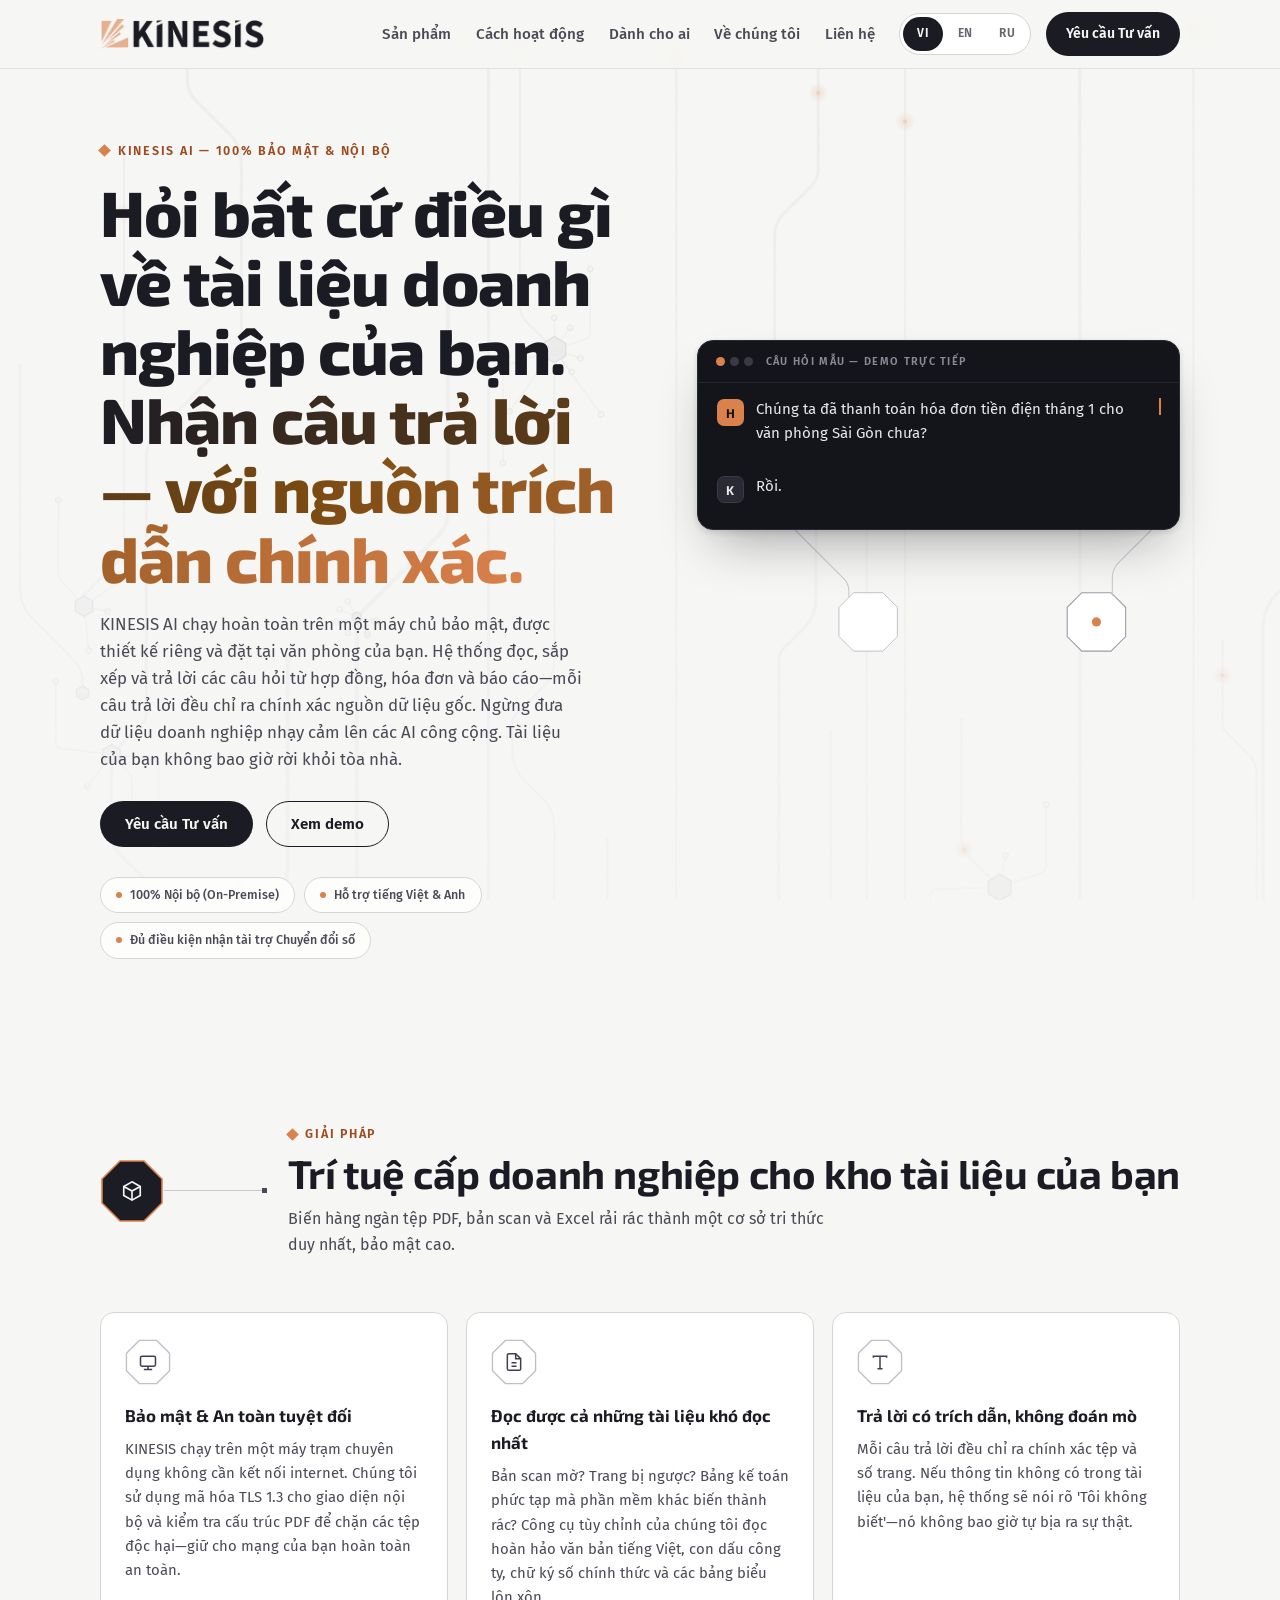
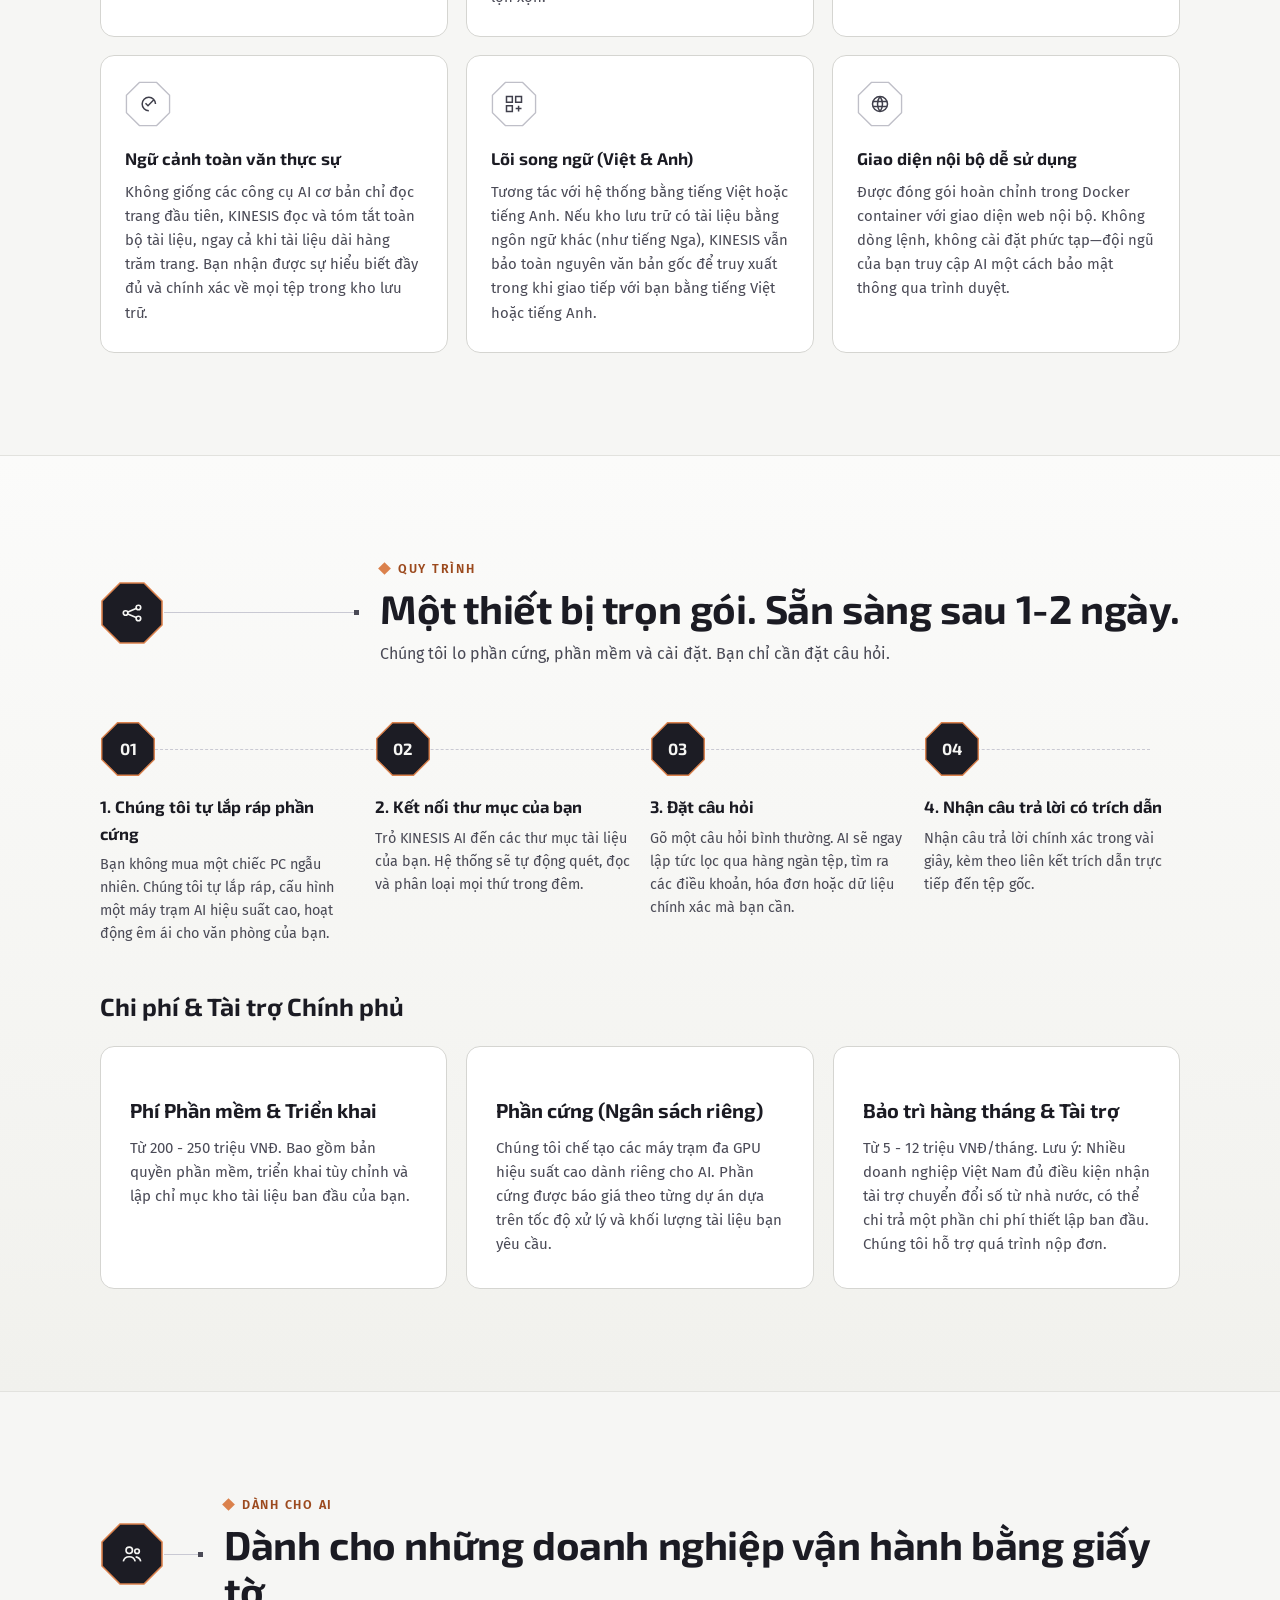
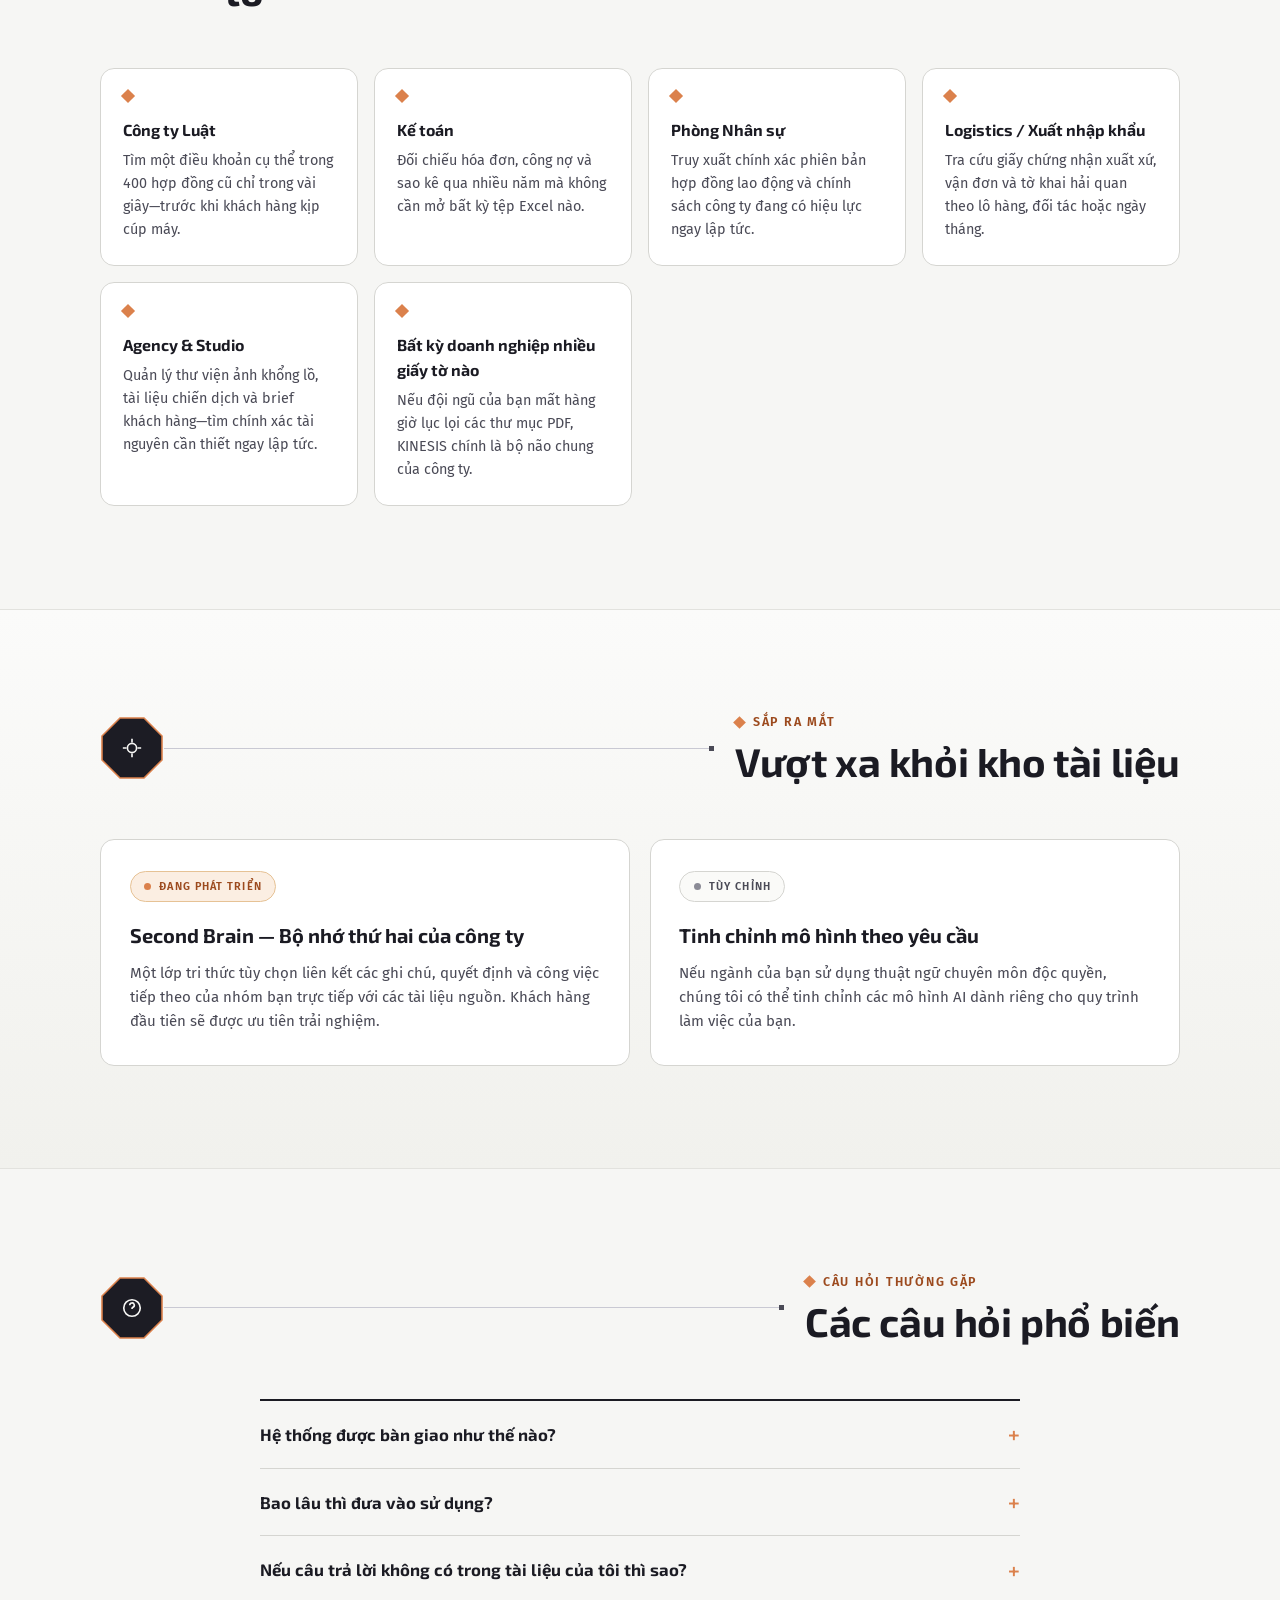
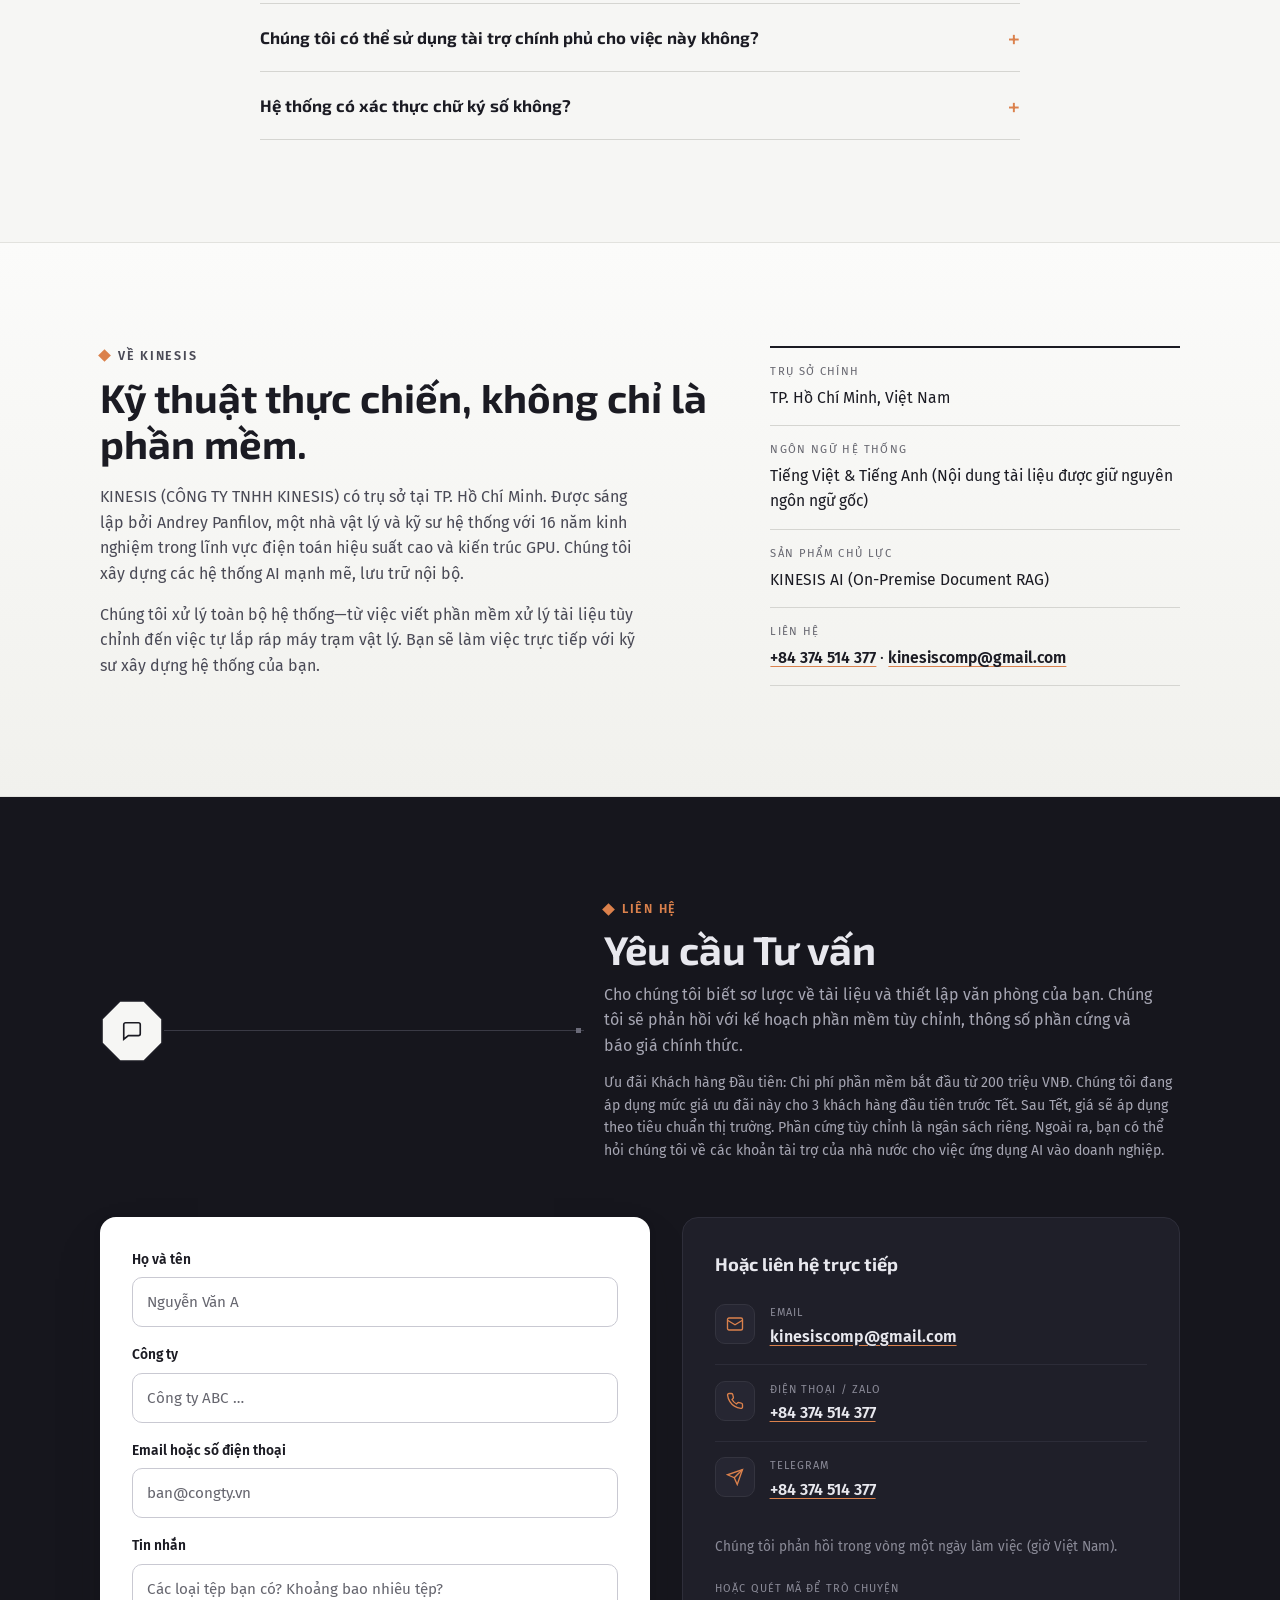
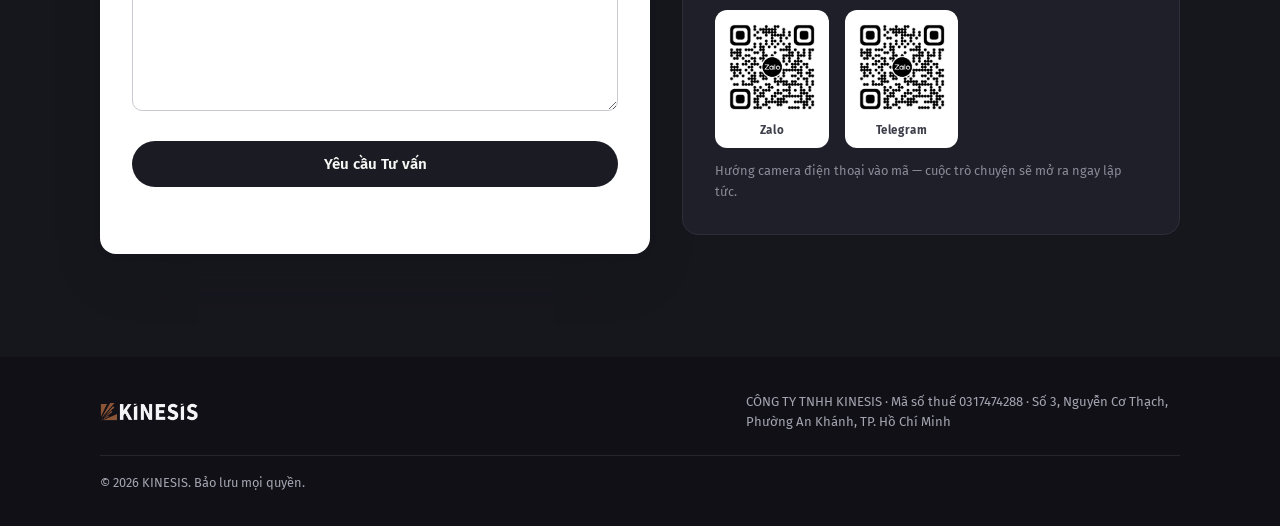
==== commit e90377b2: "index.html(ru/vn/en) - message box update | replace e-mail with code" ====
--- a/index.html
+++ b/index.html
@@ -381,7 +381,7 @@
         </div>
       </header>
       <div class="contact-grid">
-        <form class="contact-form reveal" id="quote-form" action="https://formsubmit.co/kinesiscomp@gmail.com" method="POST" novalidate>
+        <form class="contact-form reveal" id="quote-form" action="https://formsubmit.co/b971085ade24657a282b093e223314ab" method="POST" novalidate>
           <div class="field">
             <label for="f-name" data-i18n="contact.form.name">Họ tên</label>
             <input type="text" id="f-name" name="name" required autocomplete="name" data-i18n-ph="contact.form.phName" placeholder="Nguyễn Văn A">
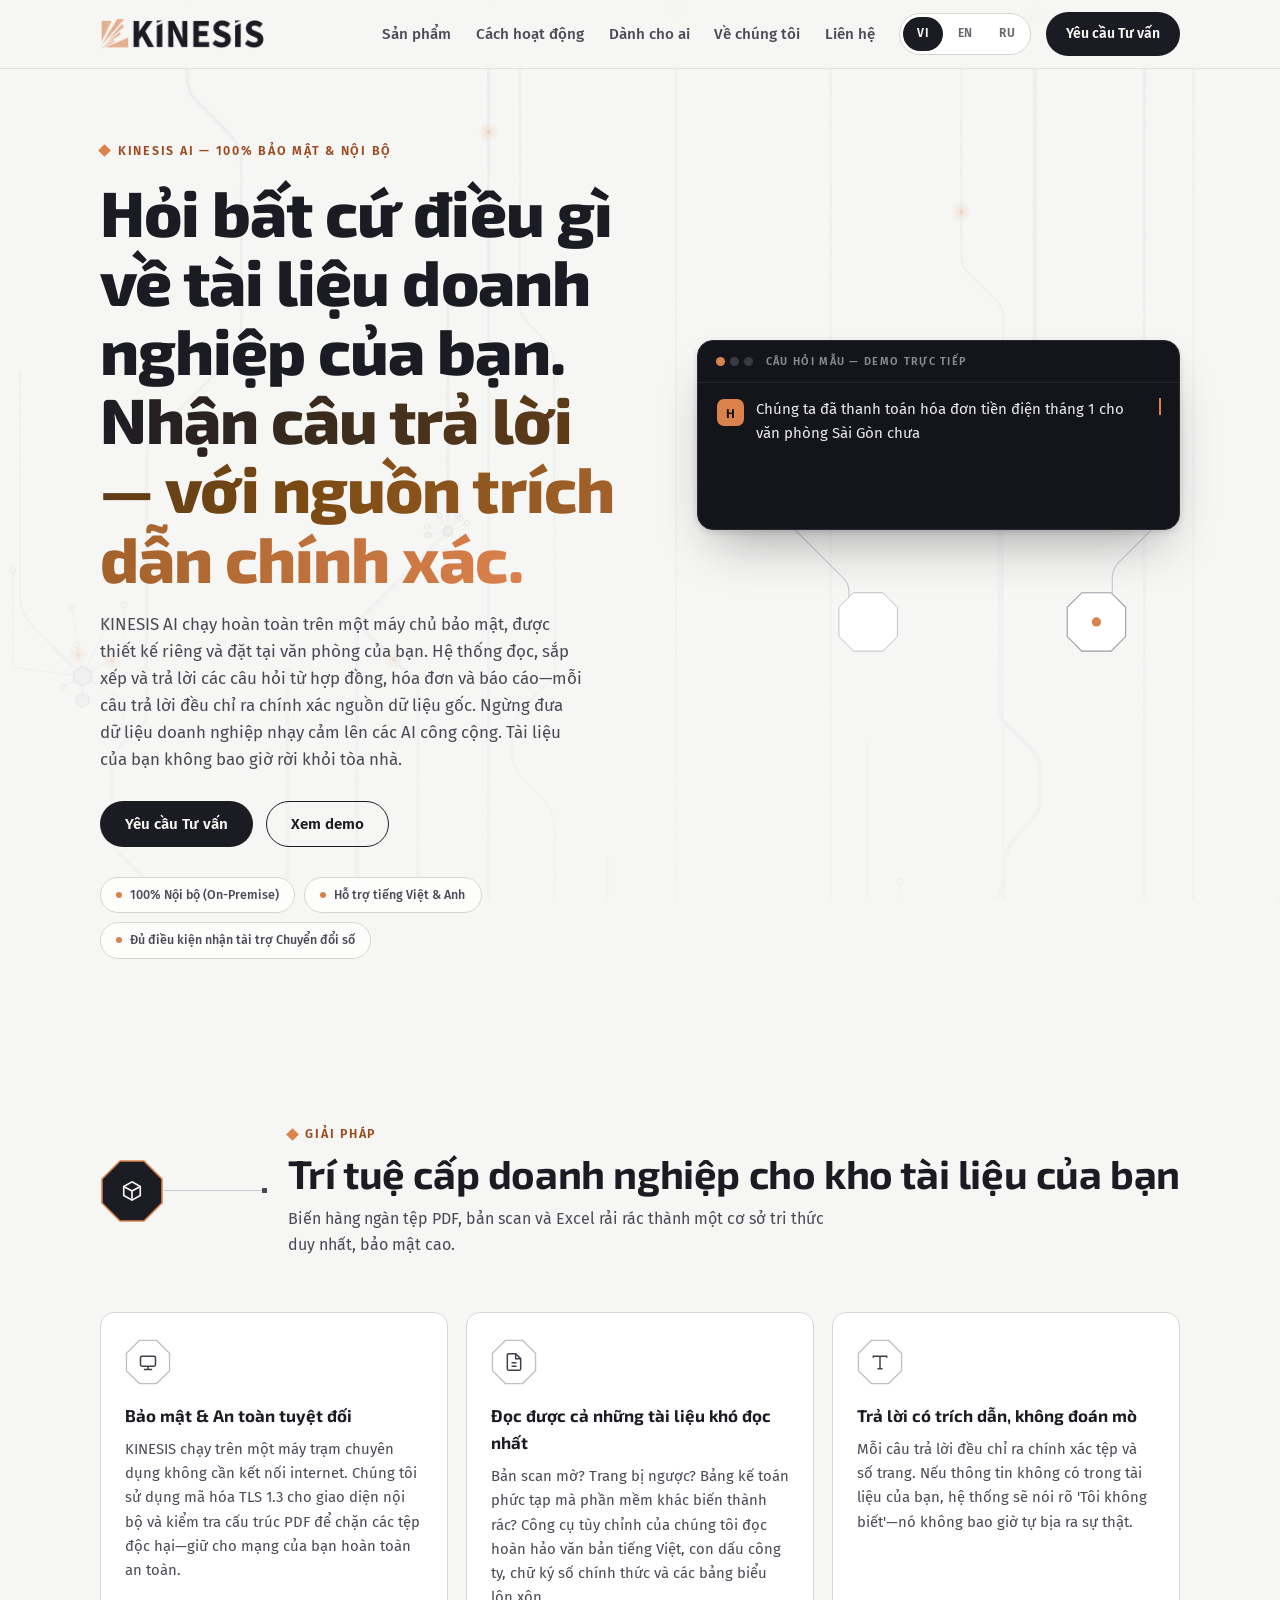
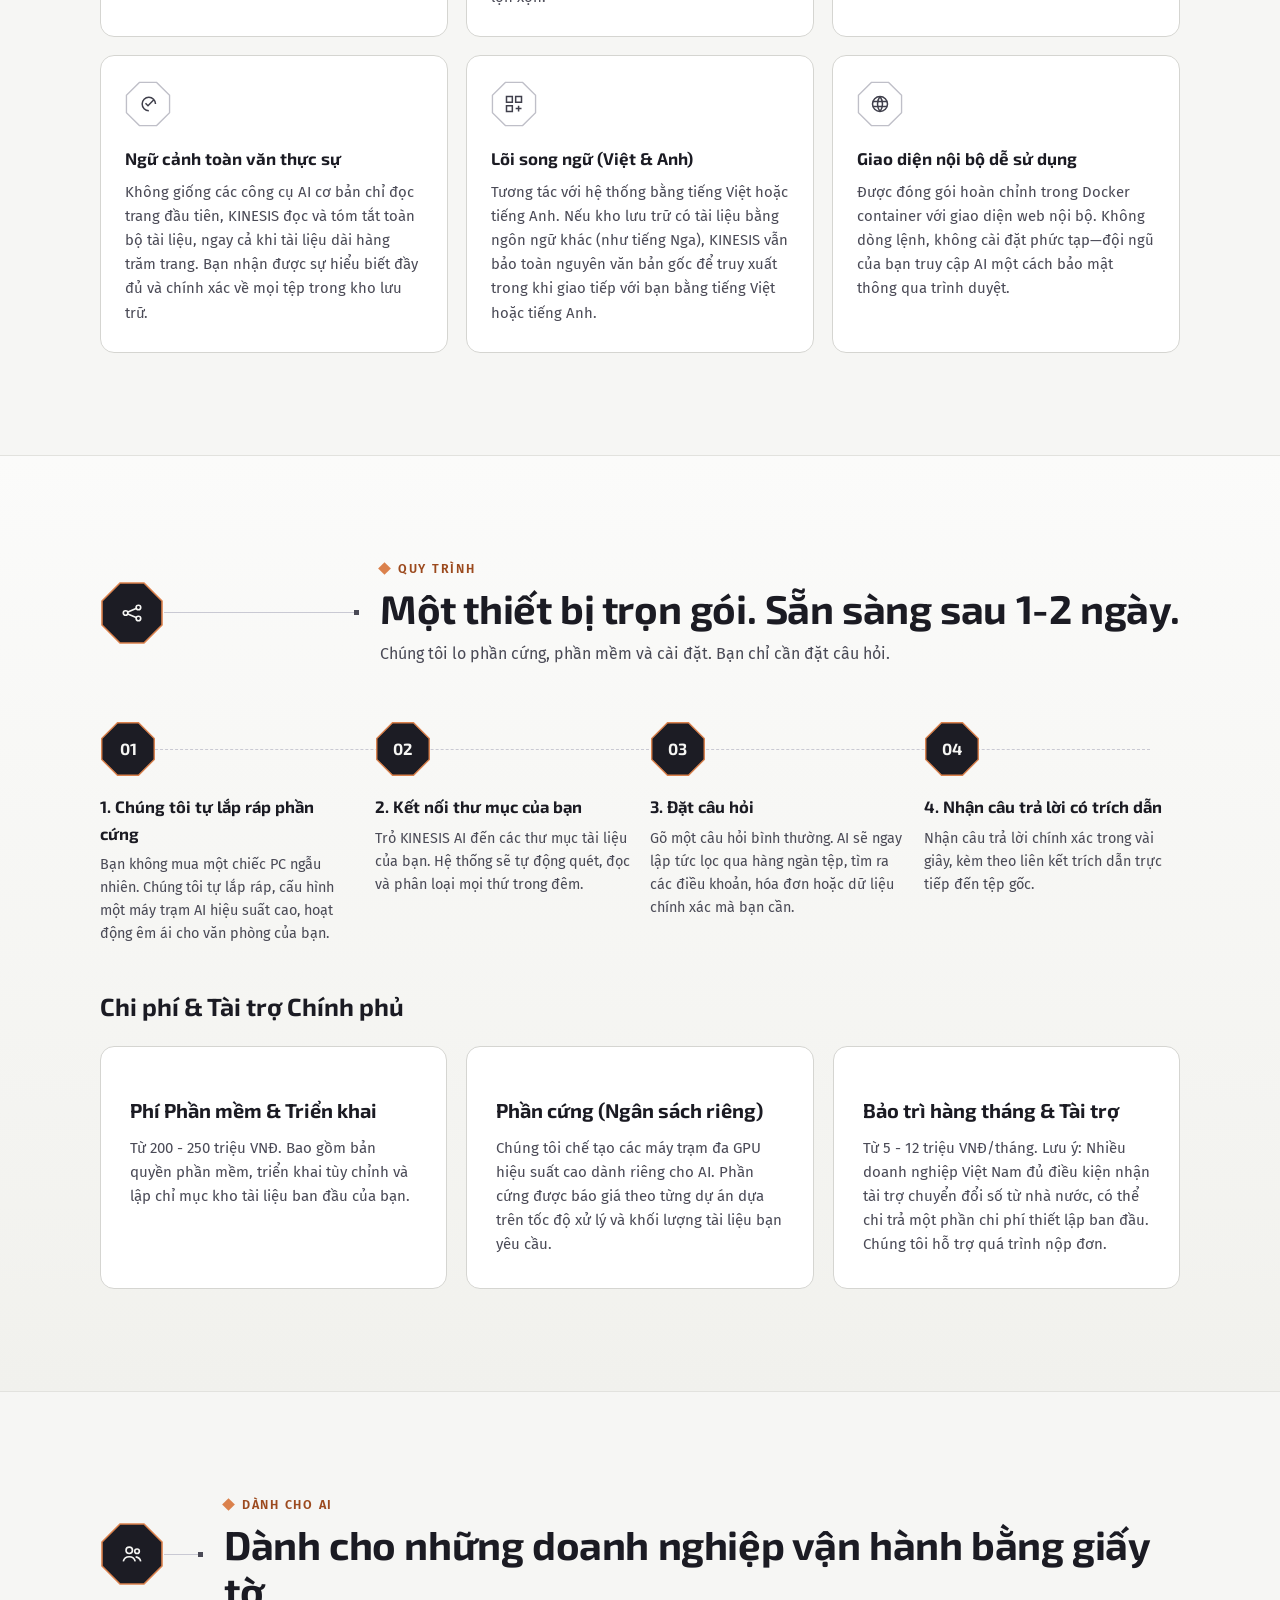
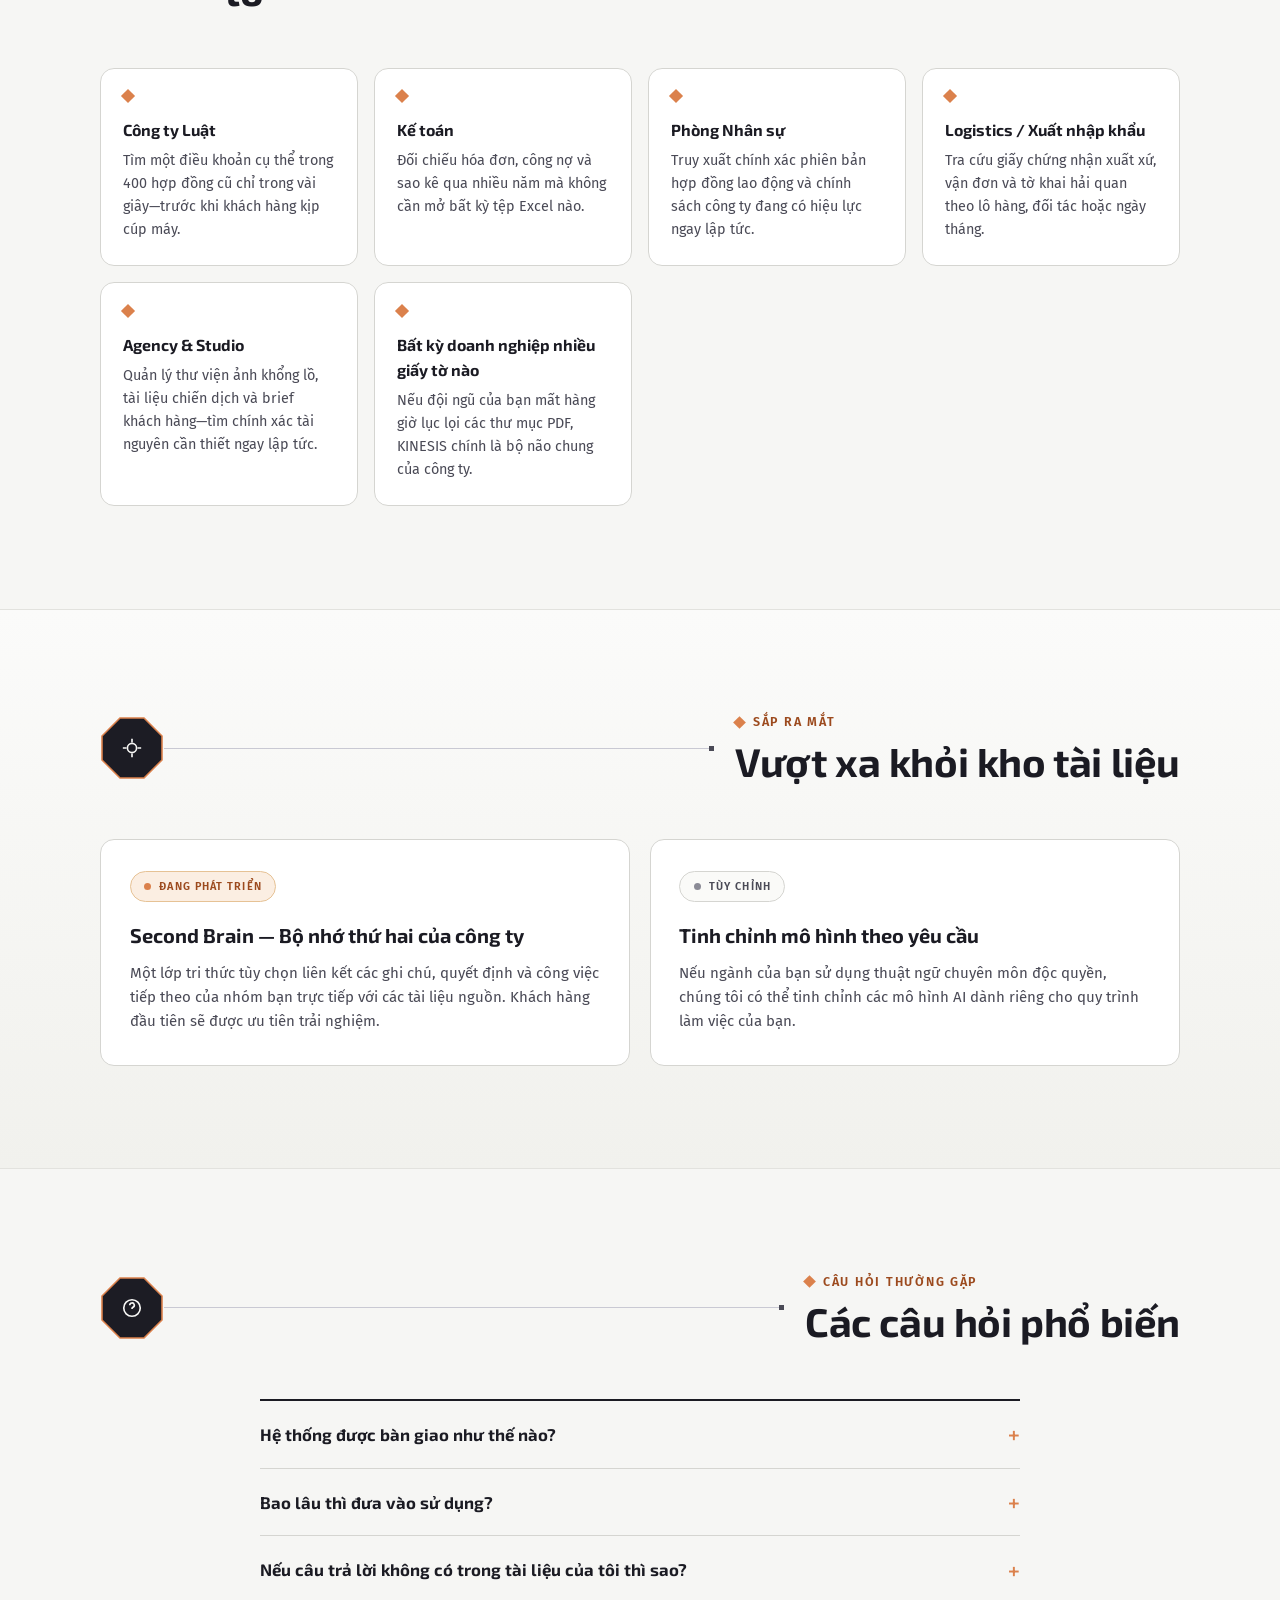
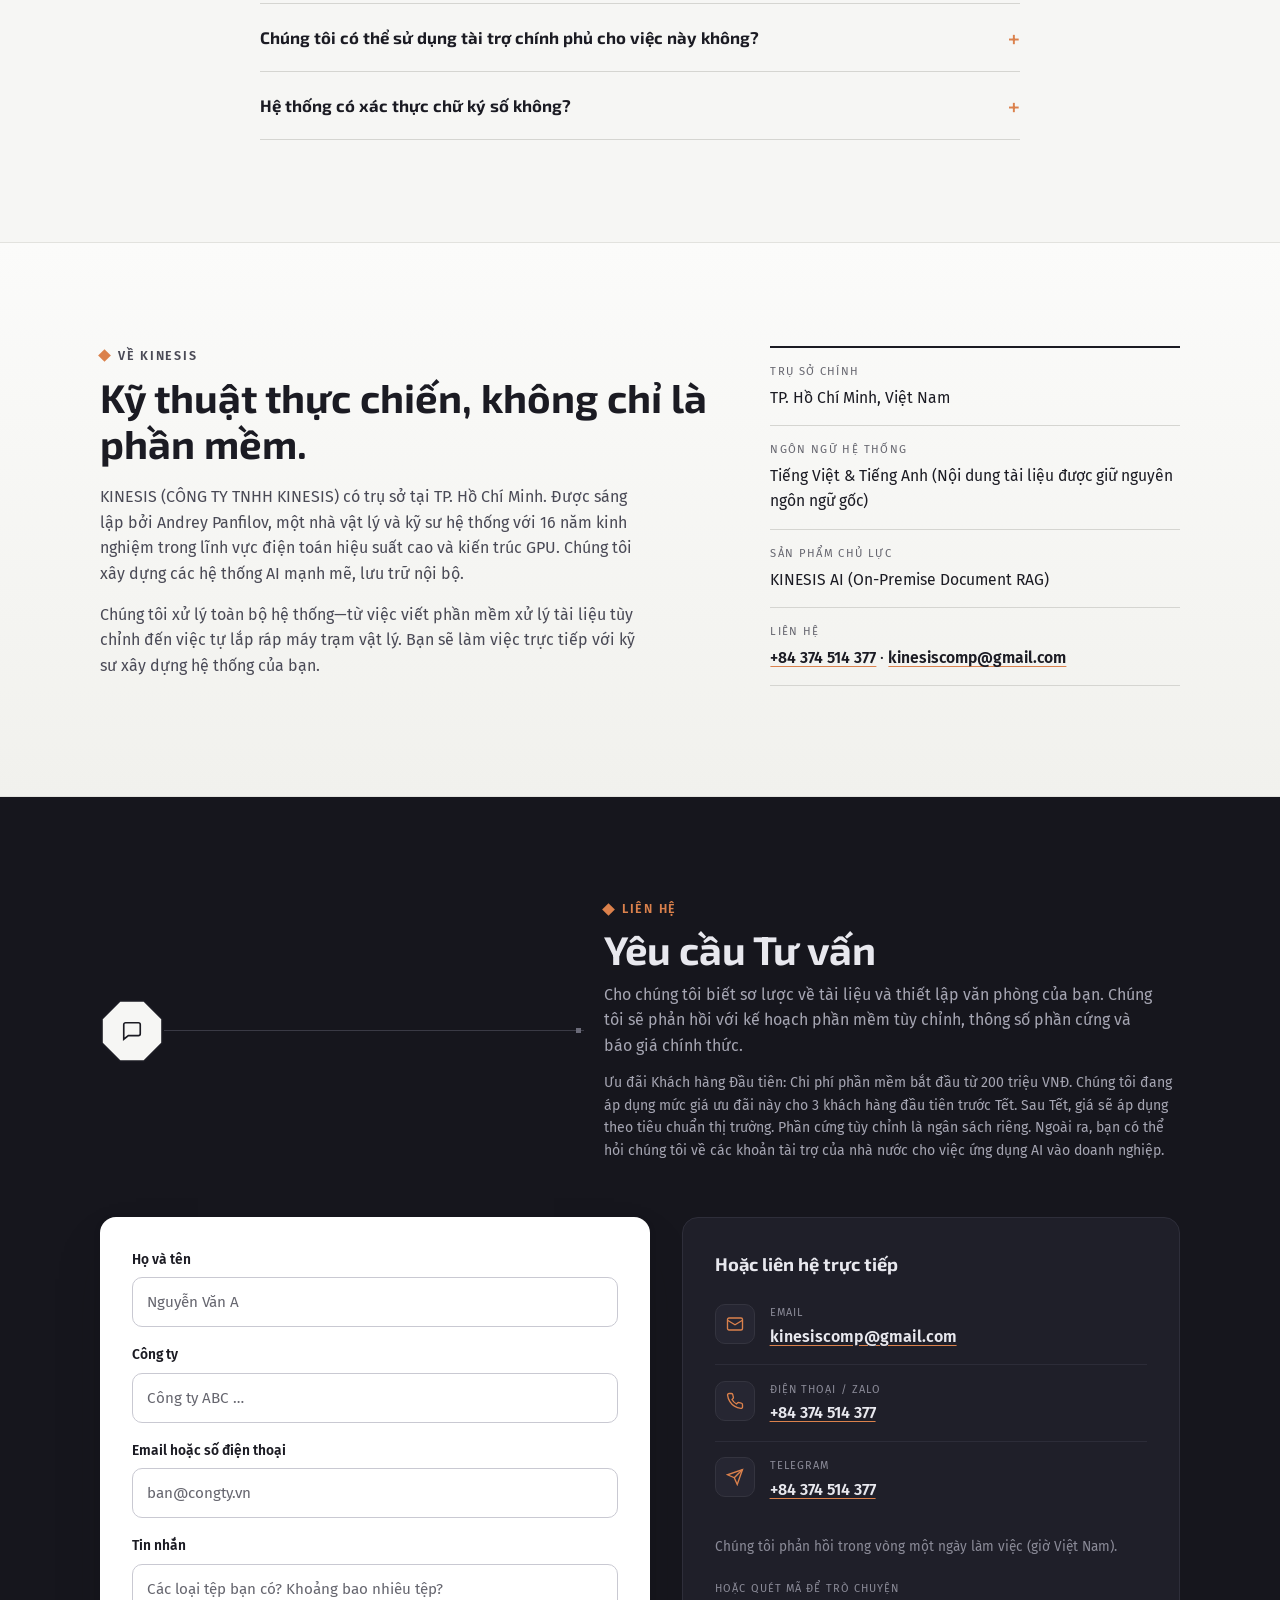
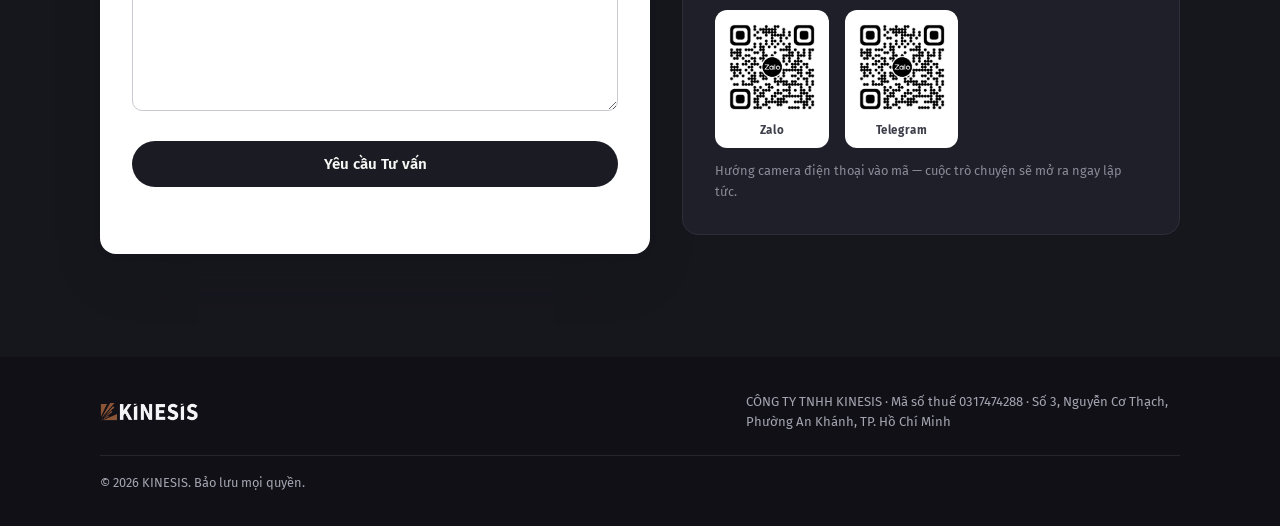
==== commit ec925821: "index.html(ru/vn/en) - message box update | ajax added" ====
--- a/index.html
+++ b/index.html
@@ -381,7 +381,7 @@
         </div>
       </header>
       <div class="contact-grid">
-        <form class="contact-form reveal" id="quote-form" action="https://formsubmit.co/b971085ade24657a282b093e223314ab" method="POST" novalidate>
+        <form class="contact-form reveal" id="quote-form" action="https://formsubmit.co/ajax/b971085ade24657a282b093e223314ab" method="POST" novalidate>
           <div class="field">
             <label for="f-name" data-i18n="contact.form.name">Họ tên</label>
             <input type="text" id="f-name" name="name" required autocomplete="name" data-i18n-ph="contact.form.phName" placeholder="Nguyễn Văn A">
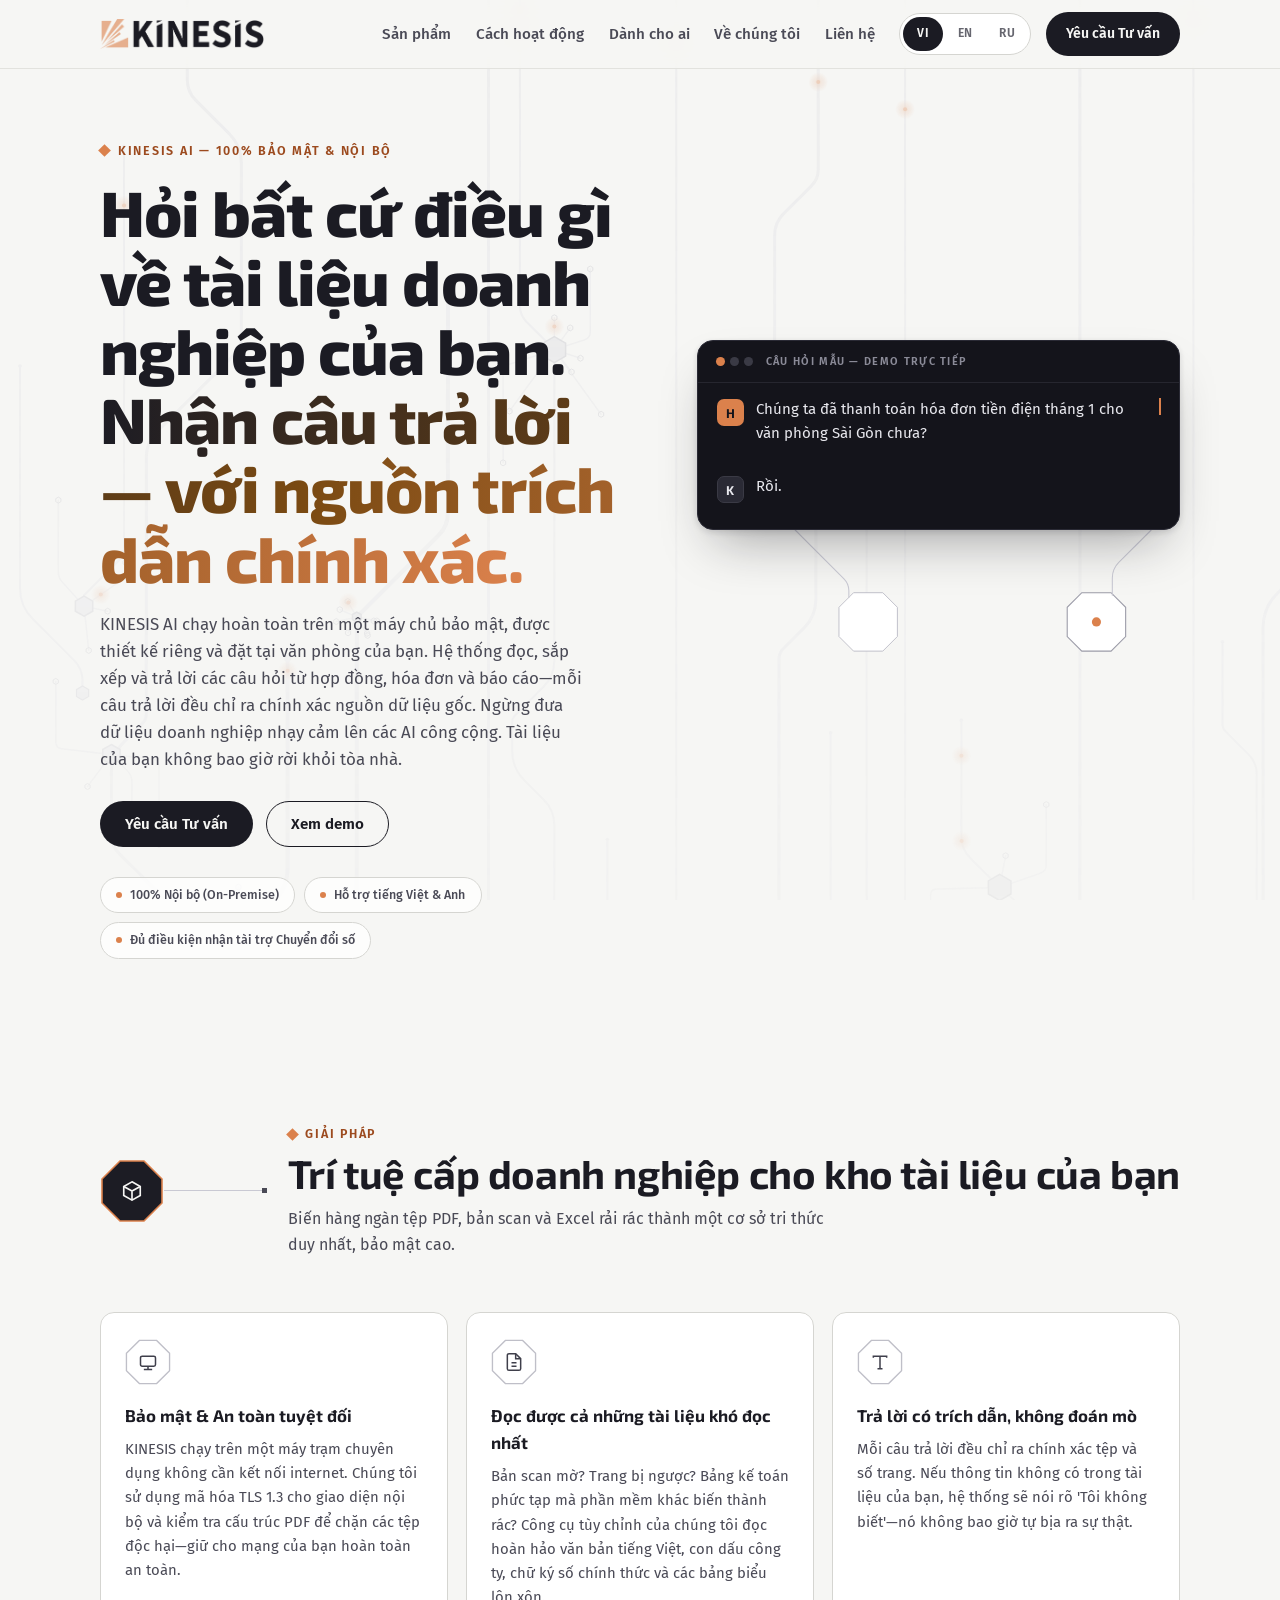
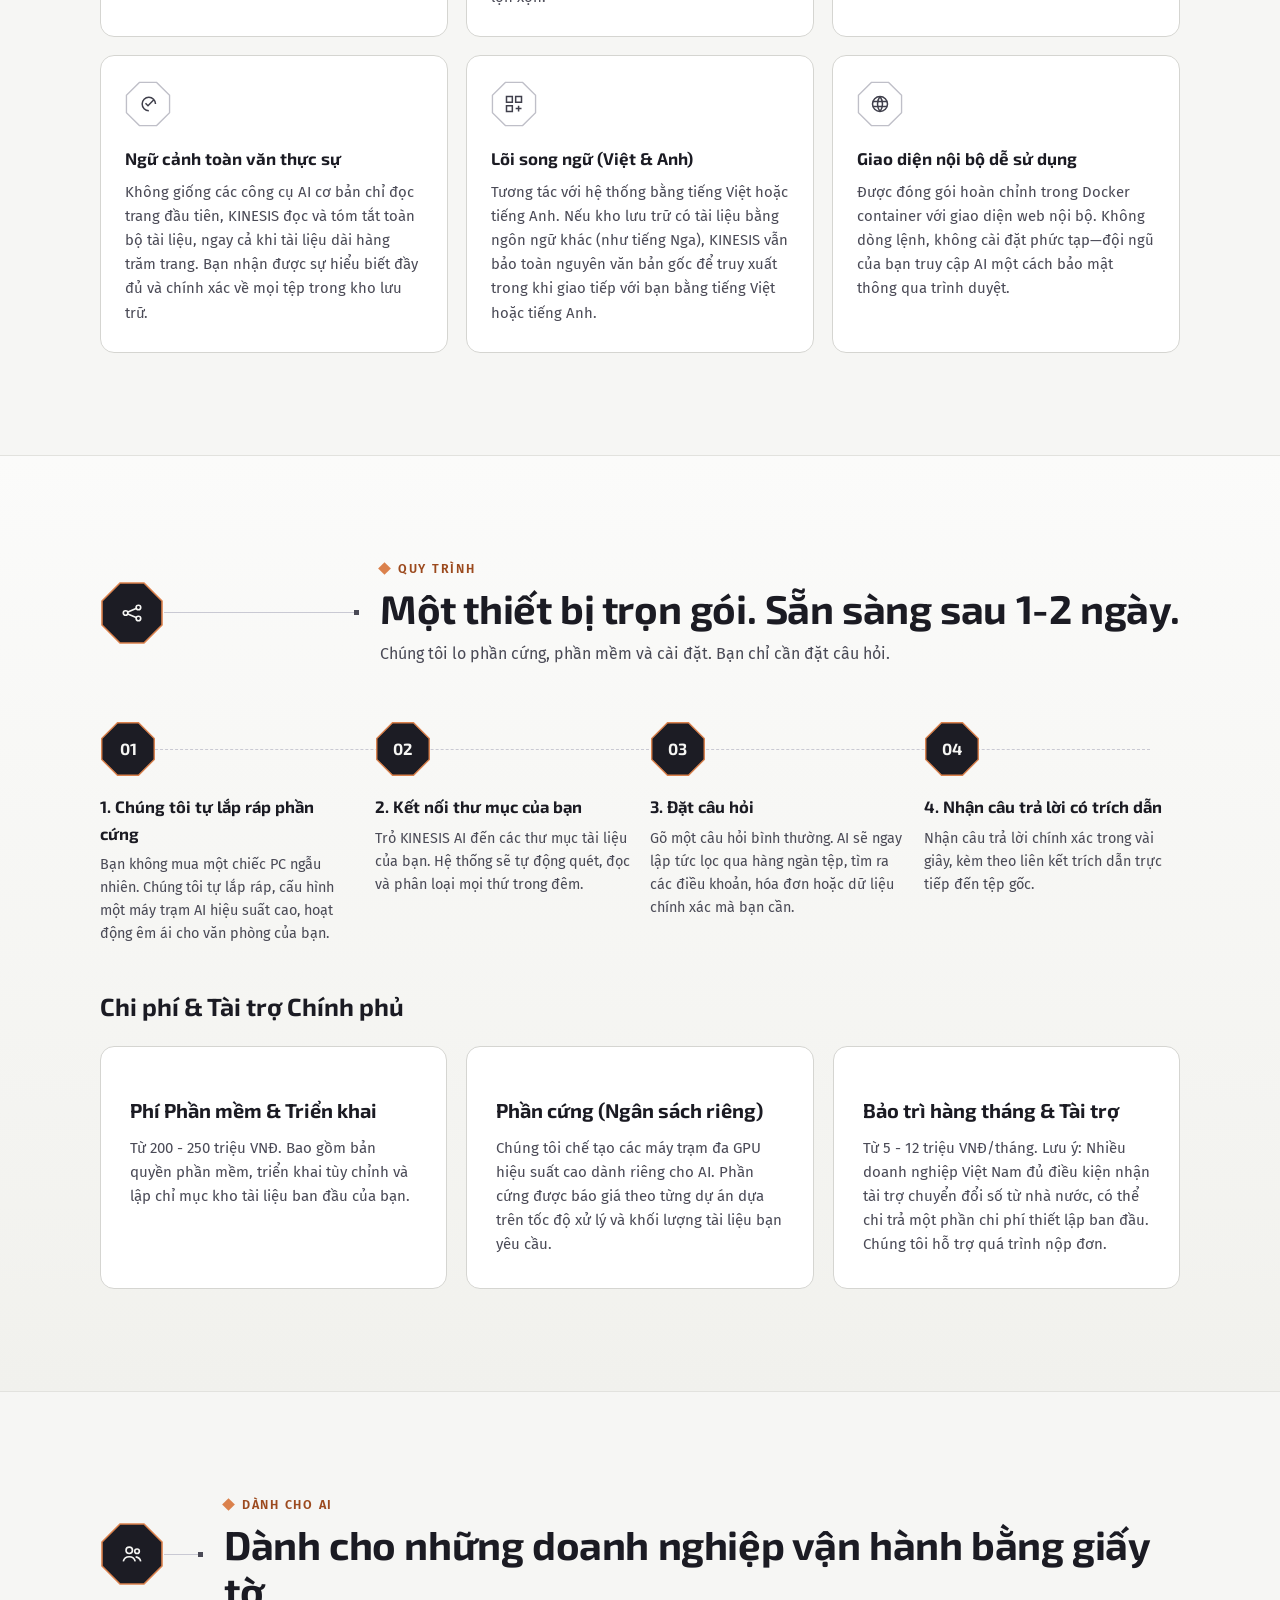
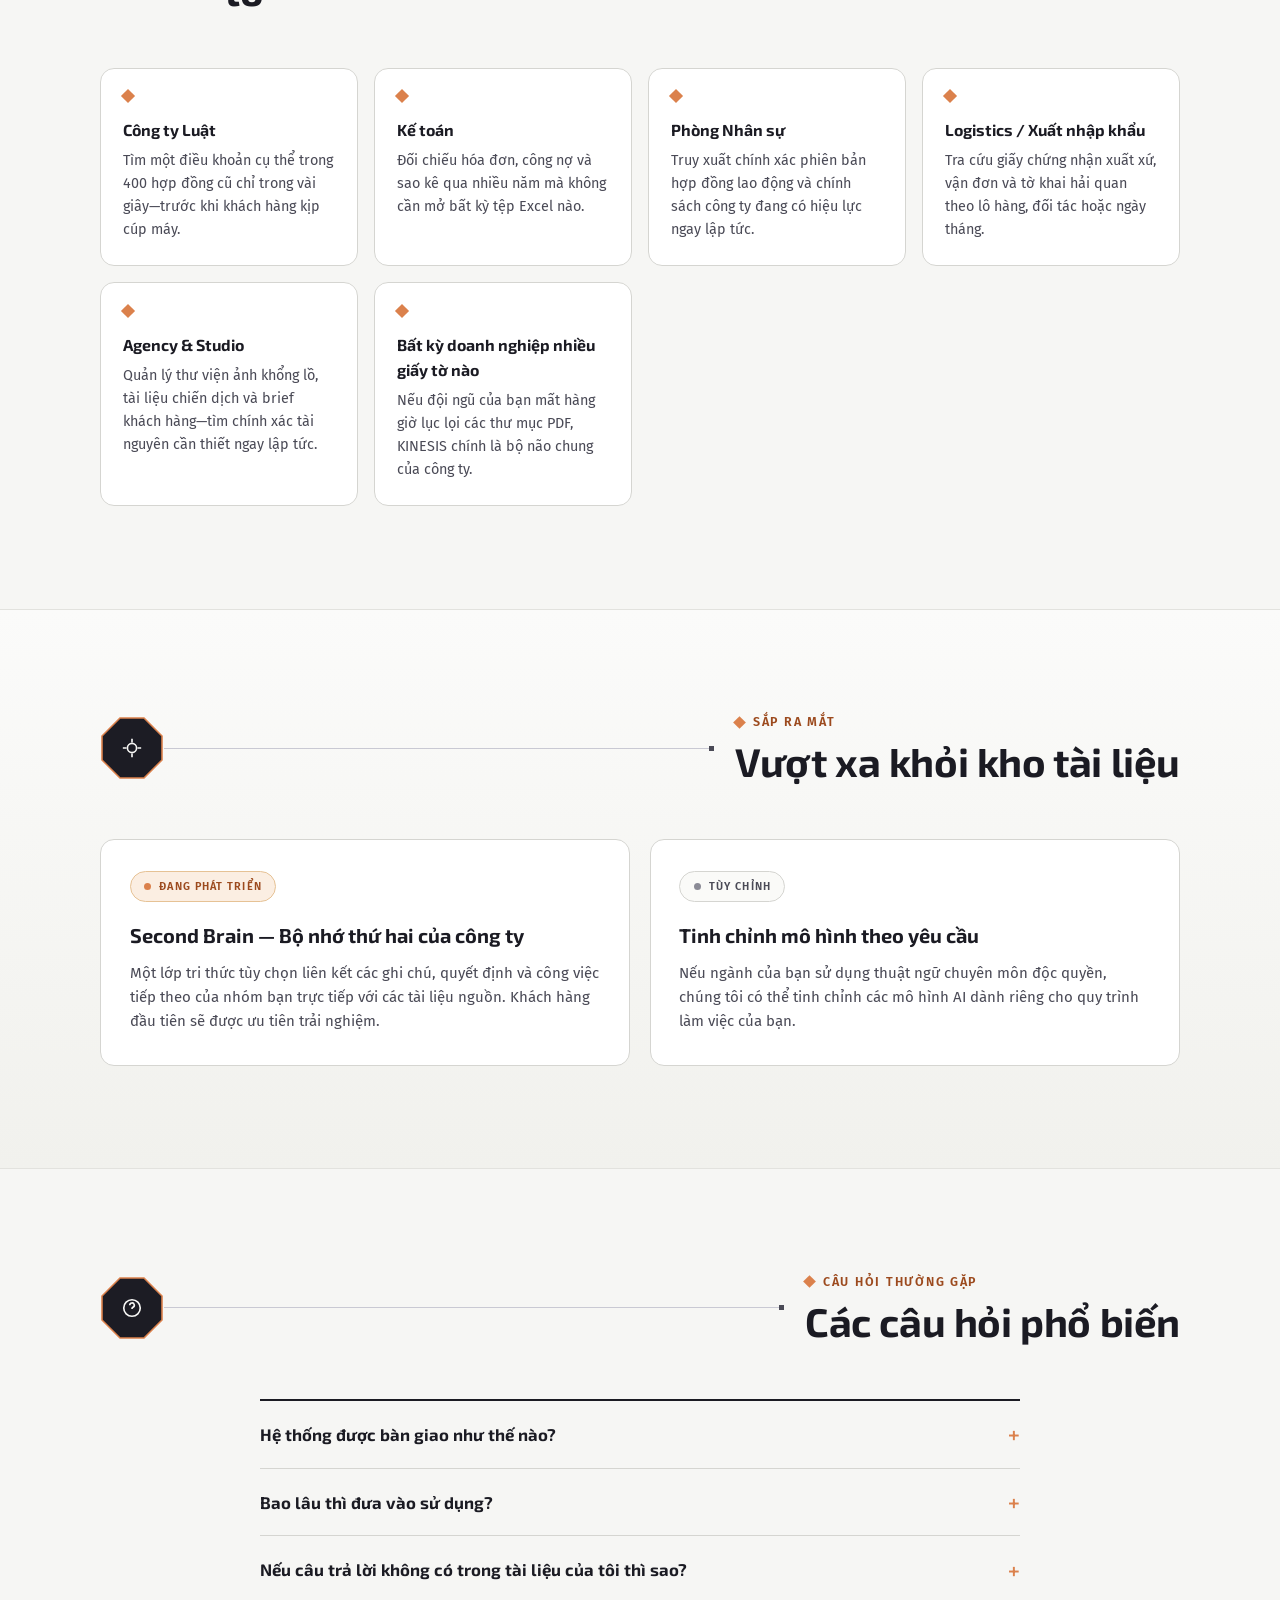
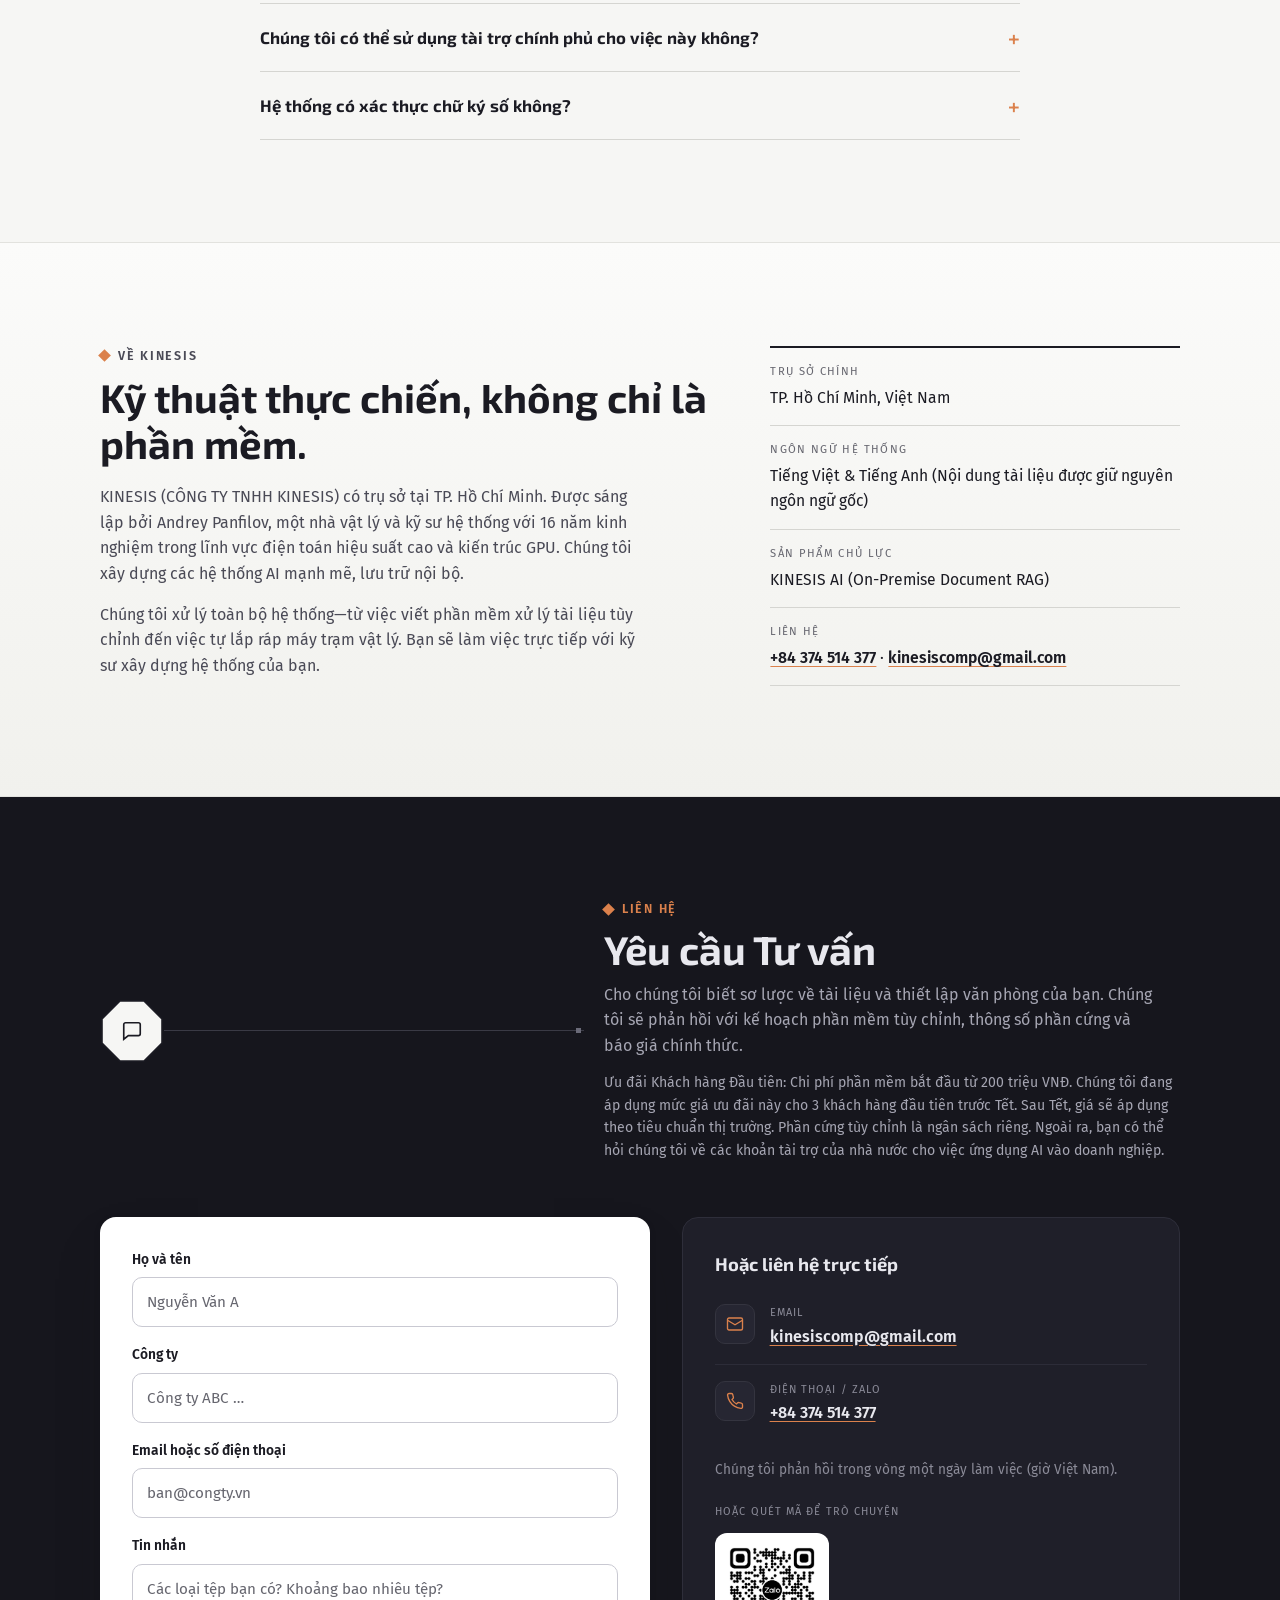
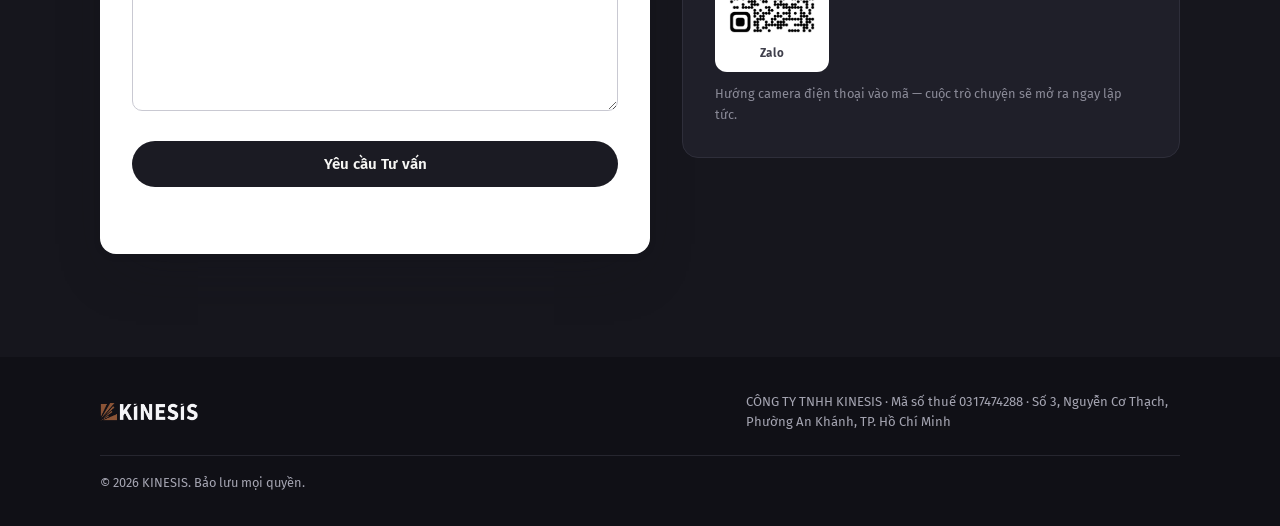
==== commit 6bf8839b: "removed telegram link" ====
--- a/index.html
+++ b/index.html
@@ -413,17 +413,12 @@
               <span class="d-ico" aria-hidden="true"><svg width="18" height="18" viewBox="0 0 24 24" fill="none" stroke="currentColor" stroke-width="1.8"><path d="M22 16.9v3a2 2 0 0 1-2.2 2 19.8 19.8 0 0 1-8.6-3.1 19.5 19.5 0 0 1-6-6A19.8 19.8 0 0 1 2.1 4.2 2 2 0 0 1 4.1 2h3a2 2 0 0 1 2 1.7c.1 1 .4 2 .7 2.9a2 2 0 0 1-.5 2.1L8 10a16 16 0 0 0 6 6l1.3-1.3a2 2 0 0 1 2.1-.5c.9.3 1.9.6 2.9.7a2 2 0 0 1 1.7 2z"/></svg></span>
               <div><span class="d-label" data-i18n="contact.direct.phoneLabel">Điện thoại / Zalo</span><a href="tel:+84374514377">+84 374 514 377</a></div>
             </li>
-            <li>
-              <span class="d-ico" aria-hidden="true"><svg width="18" height="18" viewBox="0 0 24 24" fill="none" stroke="currentColor" stroke-width="1.8"><path d="m22 2-7 20-4-9-9-4z"/><path d="M22 2 11 13"/></svg></span>
-              <div><span class="d-label" data-i18n="contact.direct.telegramLabel">Telegram</span><a href="https://t.me/+84374514377" rel="noopener">+84 374 514 377</a></div>
-            </li>
           </ul>
           <p class="direct-note" data-i18n="contact.direct.note">Chúng tôi phản hồi trong vòng 1 ngày làm việc (giờ Việt Nam).</p>
           <div class="qr-block">
             <p class="qr-title" data-i18n="contact.qr.title">Hoặc quét mã để chat</p>
             <div class="qr-row">
-              <a class="qr-card" href="https://zalo.me/84374514377" data-i18n-href="contact.qr.zaloLink" rel="noopener"><img src="assets/zalo-qr.png" data-i18n-src="contact.qr.zaloSrc" alt="" width="96" height="96"><span data-i18n="contact.qr.zalo">Zalo</span></a>
-              <a class="qr-card" href="https://t.me/+84374514377" data-i18n-href="contact.qr.telegramLink" rel="noopener"><img src="assets/telegram-qr.png" data-i18n-src="contact.qr.telegramSrc" alt="" width="96" height="96"><span data-i18n="contact.qr.telegram">Telegram</span></a>
+              <a class="qr-card" href="https://zalo.me/84374514377" data-i18n-href="contact.qr.zaloLink" rel="noopener"><img src="assets/zalo-qr.png" data-i18n-src="contact.qr.zaloSrc" alt="" width="96" height="96"><span data-i18n="contact.qr.zalo">Zalo</span></a>              
             </div>
             <p class="qr-note" data-i18n="contact.qr.note">Đưa camera điện thoại vào mã — chat mở ngay.</p>
           </div>
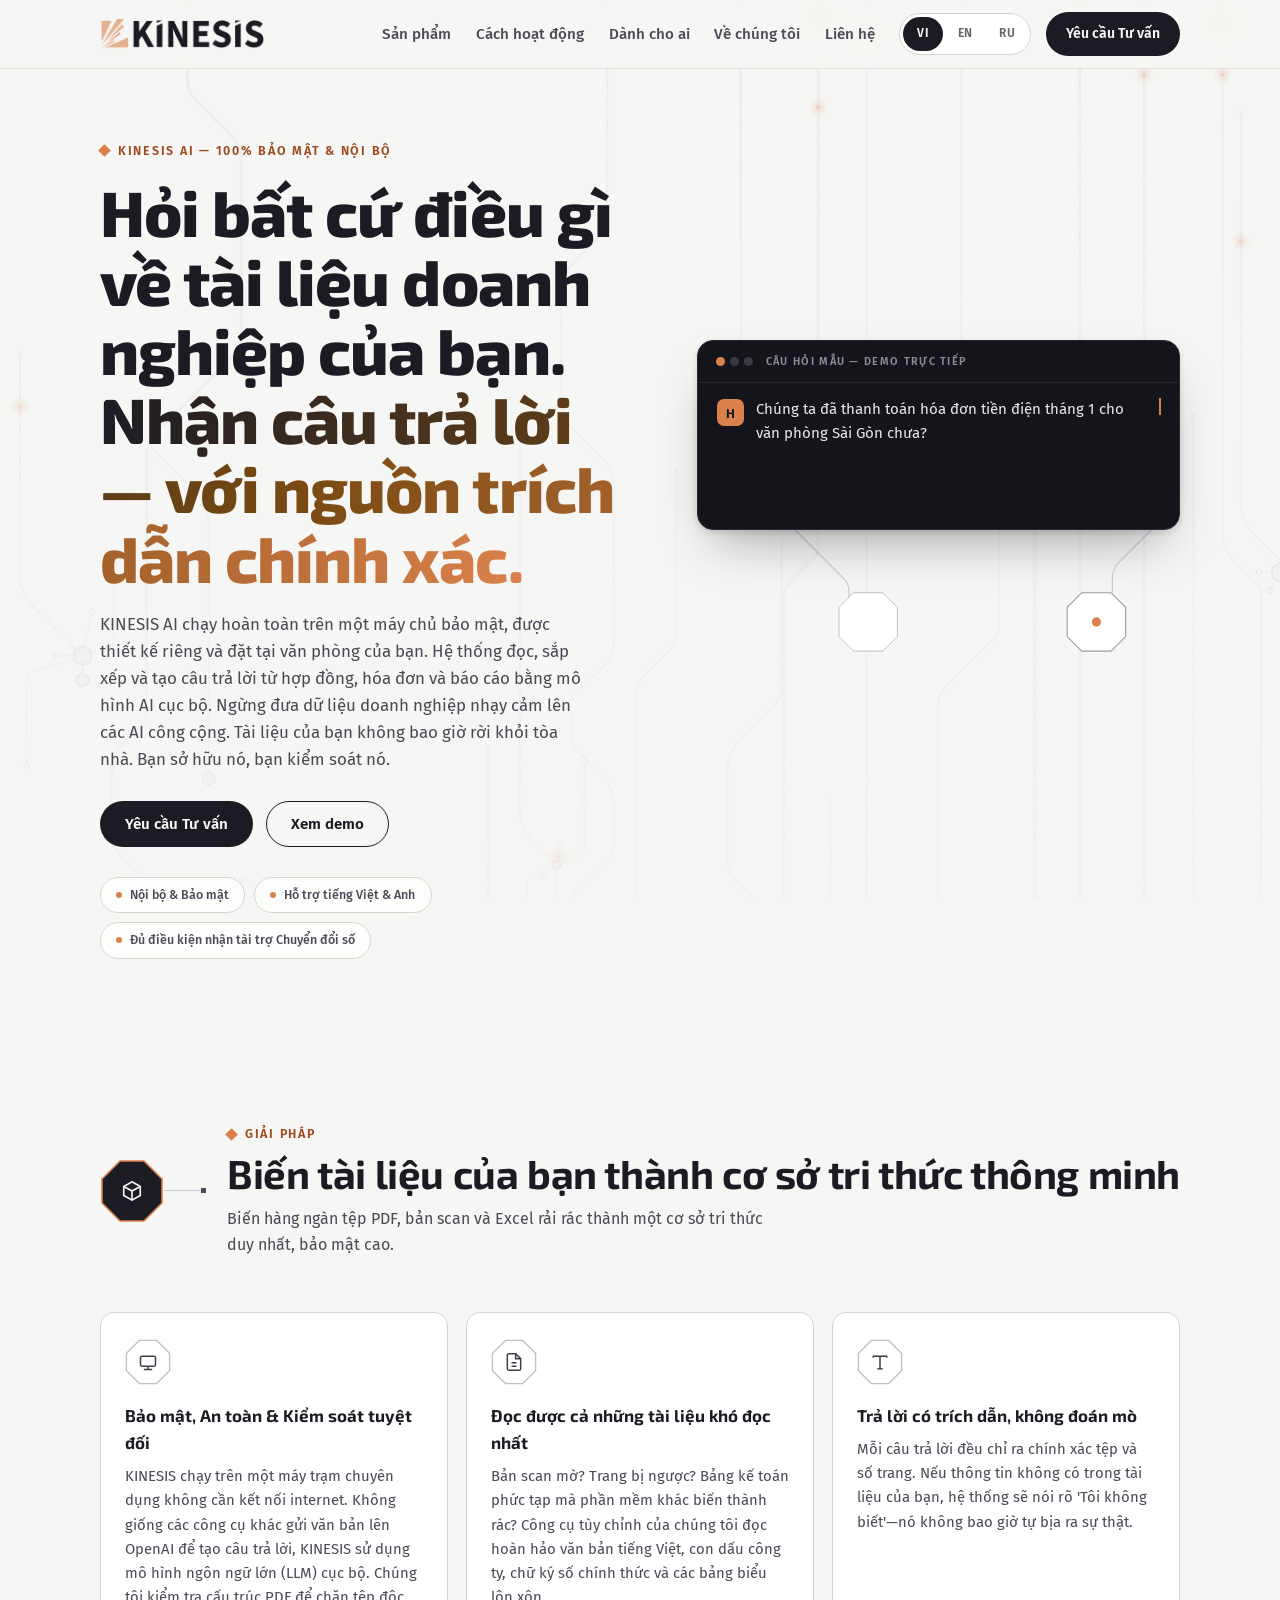
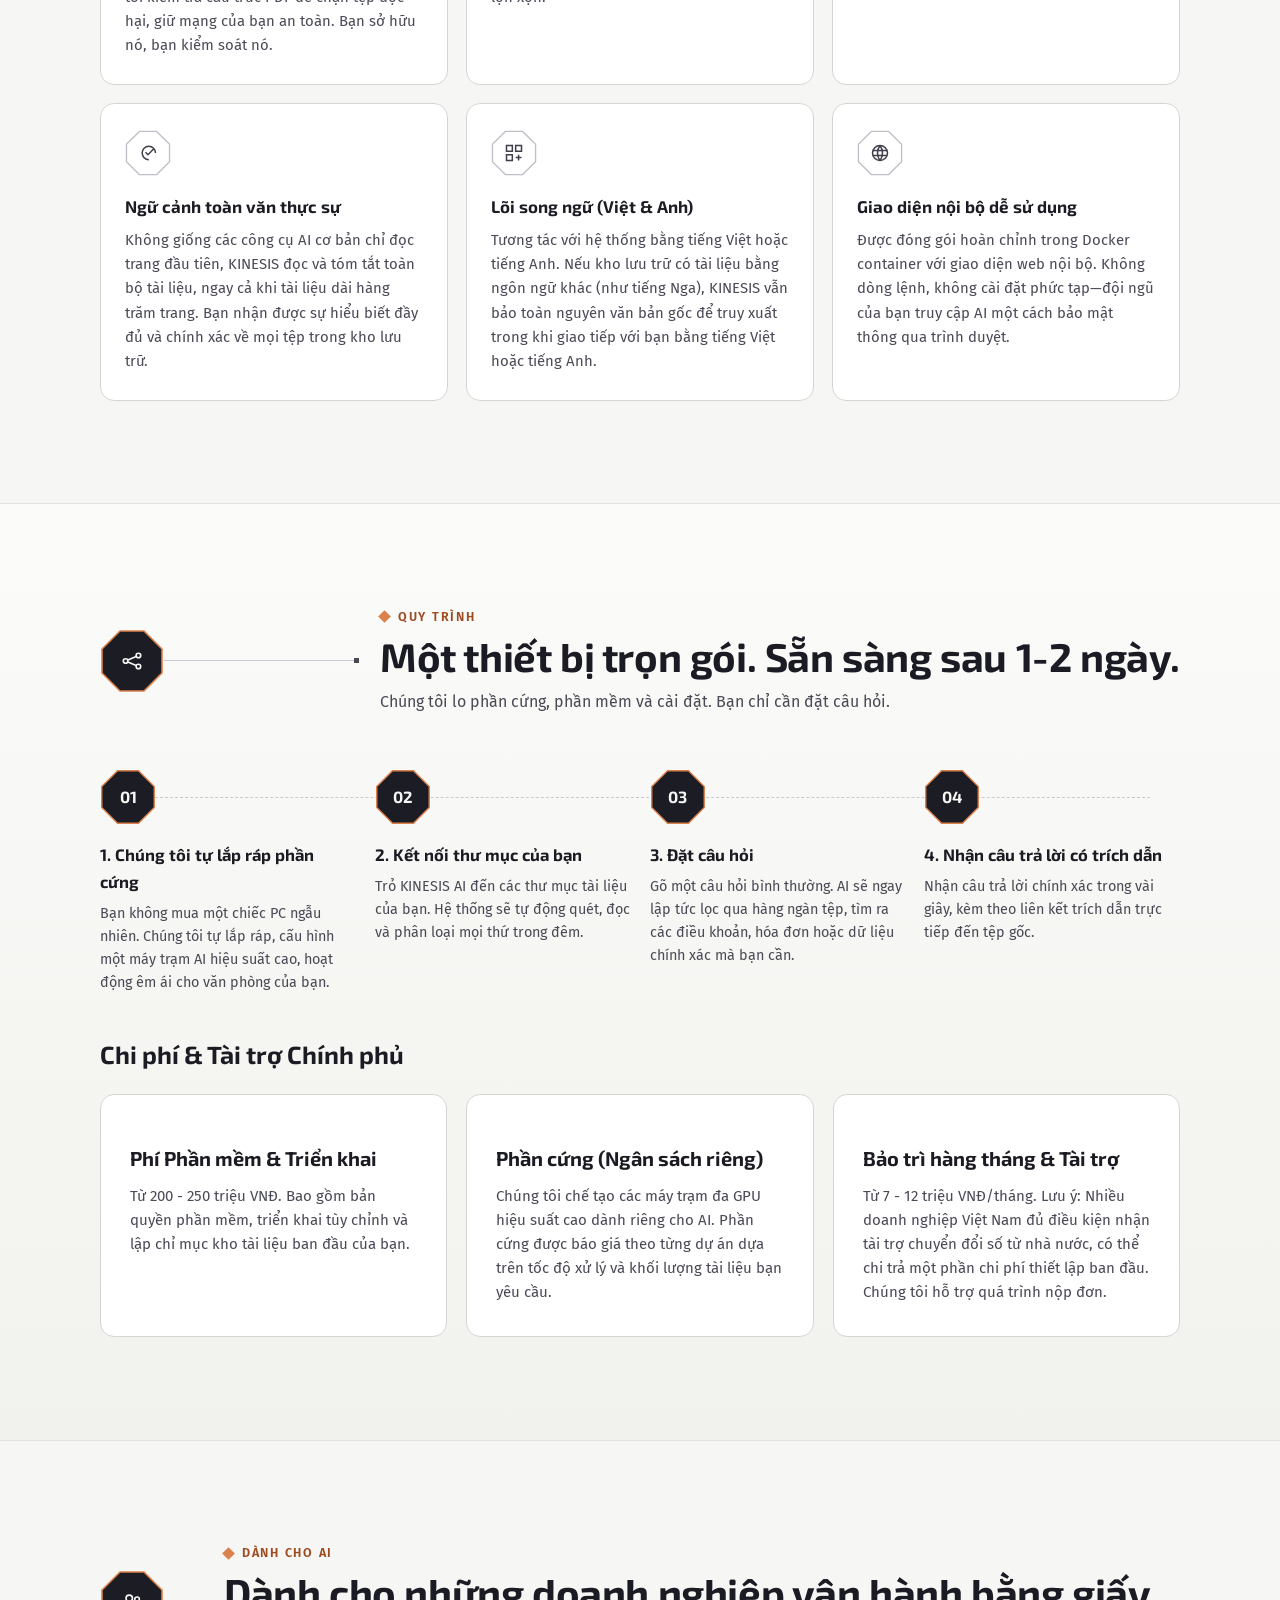
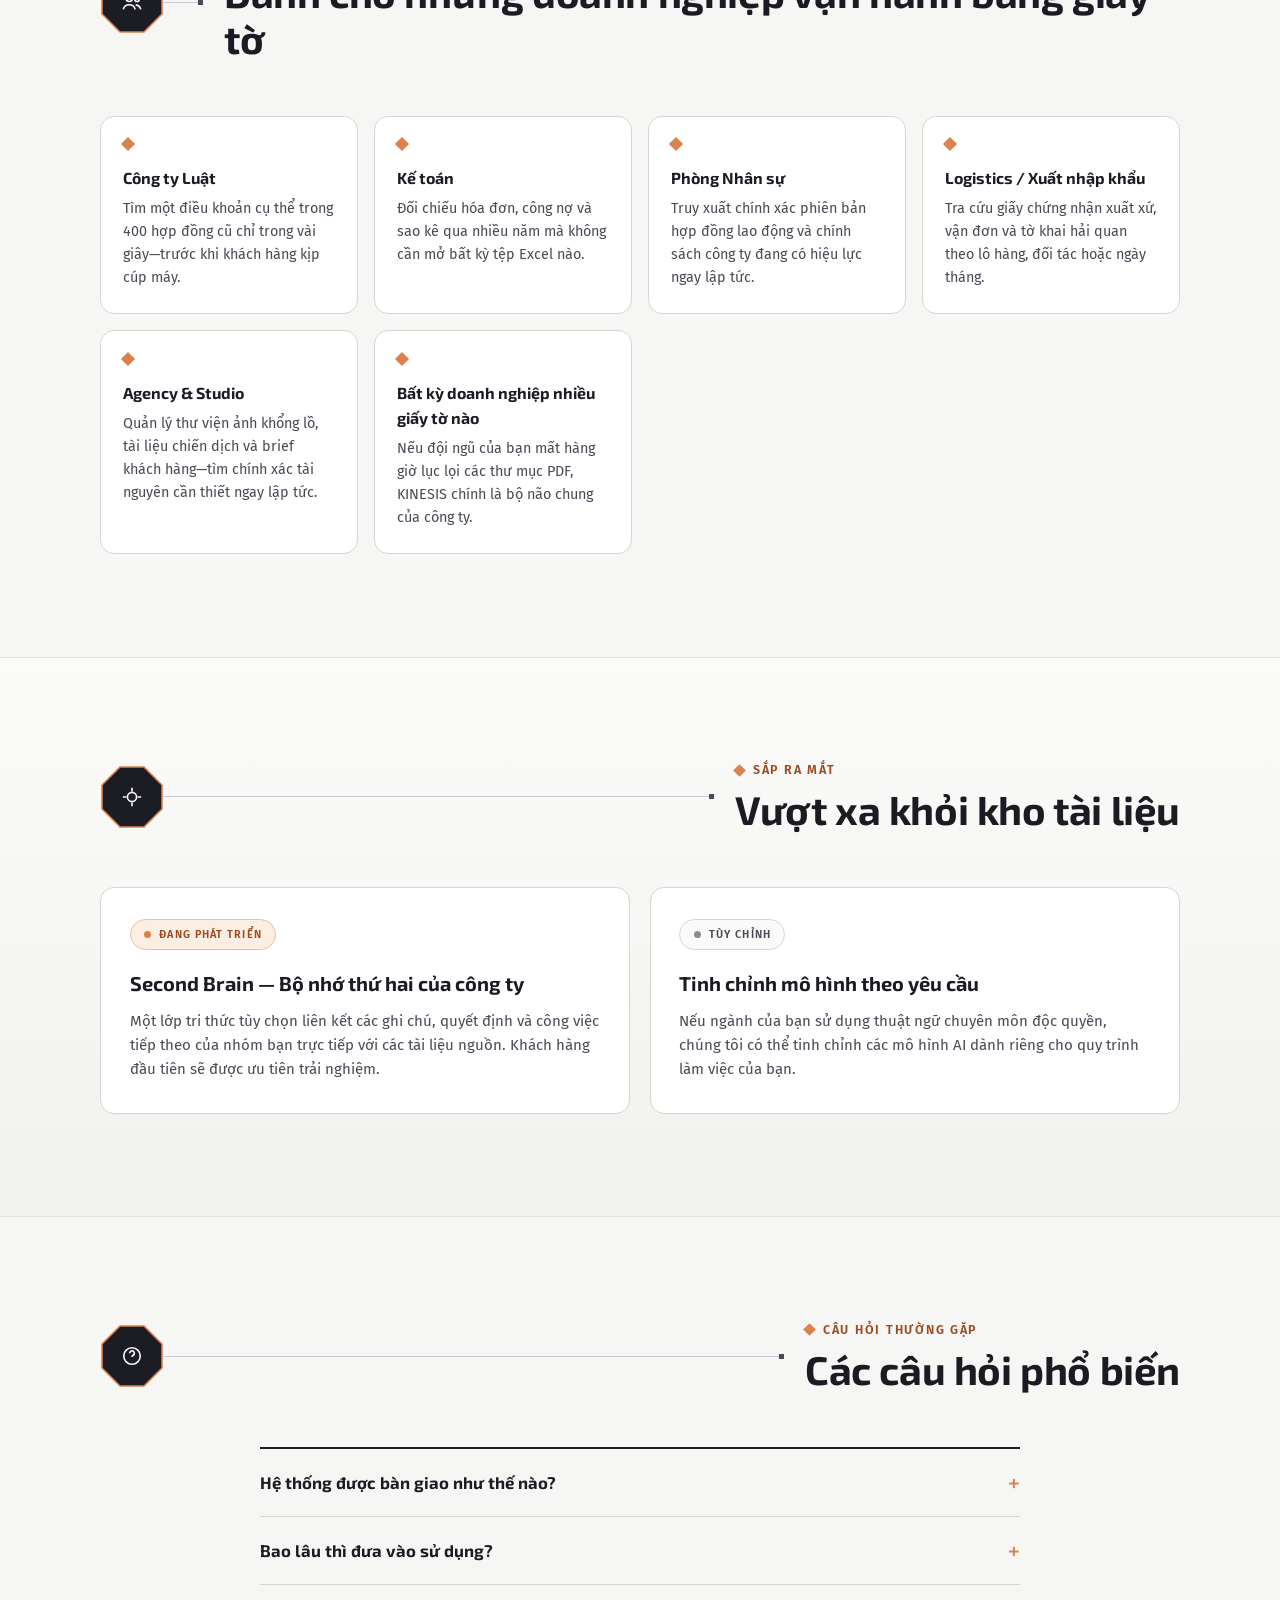
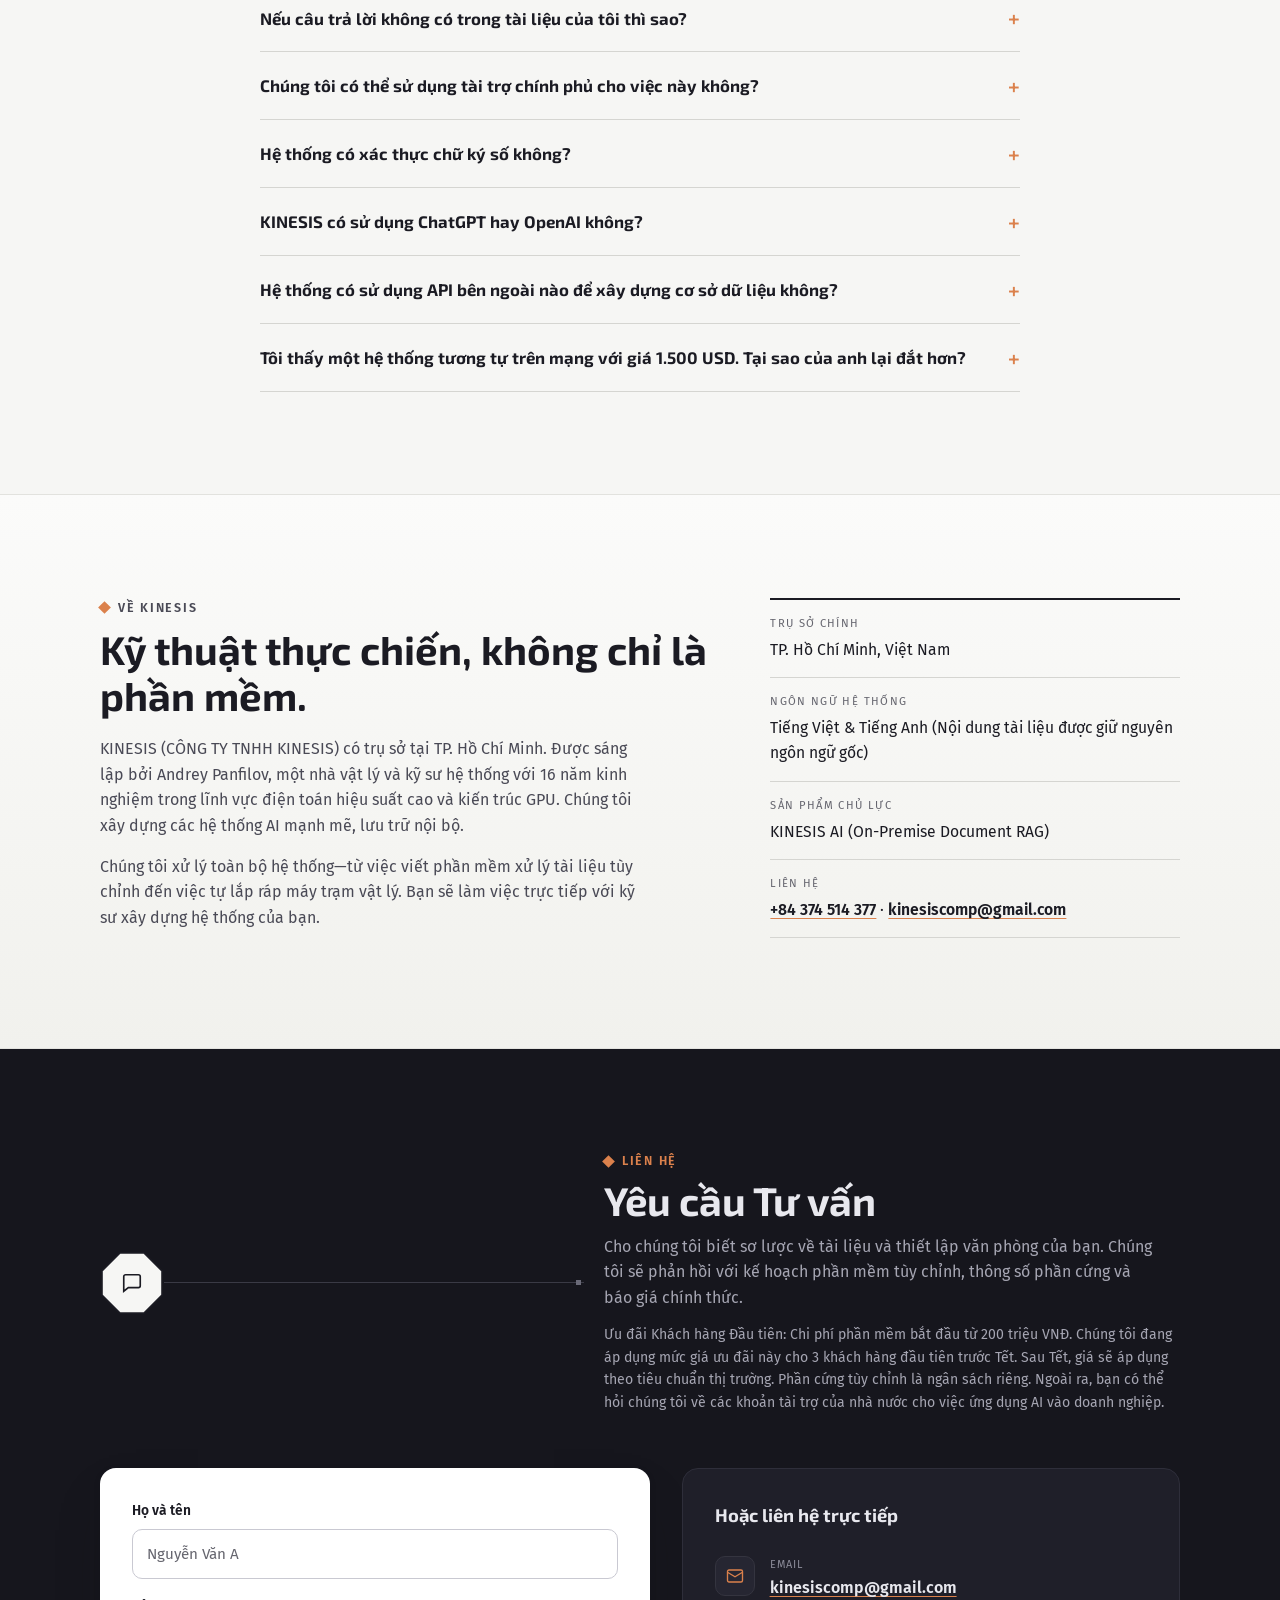
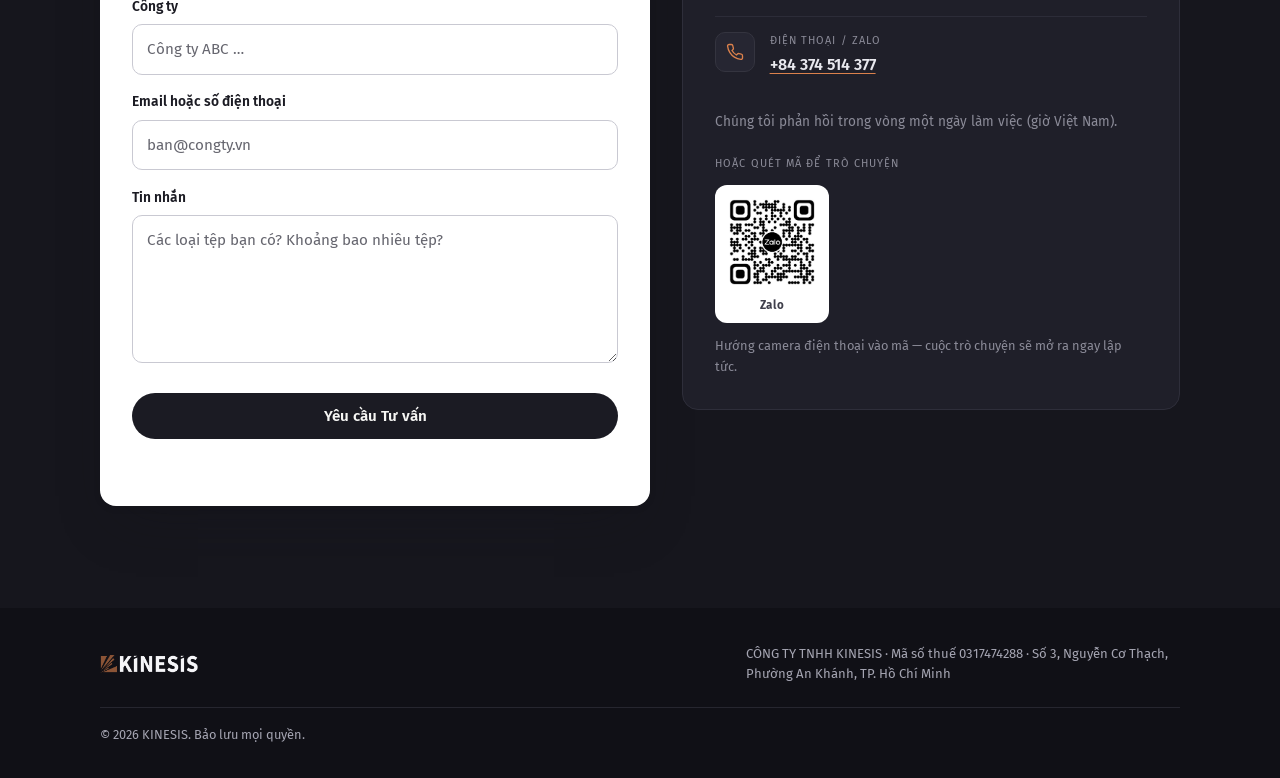
==== commit 36e468ca: "fixed errors in the content, fixed FAQ list" ====
--- a/index.html
+++ b/index.html
@@ -324,28 +324,7 @@
           <h2 data-i18n="faq.title">Những câu hỏi bạn sẽ hỏi thôi</h2>
         </div>
       </header>
-      <div class="faq-list">
-        <details class="faq-item reveal">
-          <summary data-i18n="faq.q1.t">Tôi cần máy cấu hình thế nào?</summary>
-          <p data-i18n="faq.q1.a">Từ một workstation trong văn phòng: RTX 3090 với 64GB RAM là mức tối thiểu chúng tôi đề xuất. Dữ liệu nhiều hơn hoặc đọc lần đầu nhanh hơn thì cần thêm GPU/VRAM — chúng tôi sẽ tính theo kho của bạn trong báo giá.</p>
-        </details>
-        <details class="faq-item reveal">
-          <summary data-i18n="faq.q2.t">Bao lâu thì dùng được?</summary>
-          <p data-i18n="faq.q2.a">1–2 ngày kể cả cài đặt. Khoảng 1.000 tài liệu (kể cả bản quét) được đọc đầy đủ qua một đêm trên cấu hình chuẩn; kho lớn hơn mất thời gian tương ứng.</p>
-        </details>
-        <details class="faq-item reveal">
-          <summary data-i18n="faq.q3.t">Nếu câu trả lời không có trong tài liệu của tôi?</summary>
-          <p data-i18n="faq.q3.a">KINESIS nói thẳng là kho không có thông tin đó — không bao giờ bịa câu trả lời. Không có nguồn — không có khẳng định.</p>
-        </details>
-        <details class="faq-item reveal">
-          <summary data-i18n="faq.q4.t">Ai được dùng, và quyền truy cập được quản lý thế nào?</summary>
-          <p data-i18n="faq.q4.a">Mọi người mà bạn kết nối vào hệ thống. Quyền theo từng người — thêm chỗ ngồi được báo giá riêng.</p>
-        </details>
-        <details class="faq-item reveal">
-          <summary data-i18n="faq.q5.t">Tài liệu phải bằng ngôn ngữ nào?</summary>
-          <p data-i18n="faq.q5.a">Tiếng Việt, Anh và Nga ngay từ đầu — OCR tinh chỉnh cho dấu tiếng Việt, con dấu và chữ ký. Ngôn ngữ khác theo yêu cầu.</p>
-        </details>
-      </div>
+      <div class="faq-list"><!-- Questions are generated from content/{lang}.json (faq.q1…qN) by main.js --></div>
     </section>
 
     <!-- ============ ABOUT ============ -->
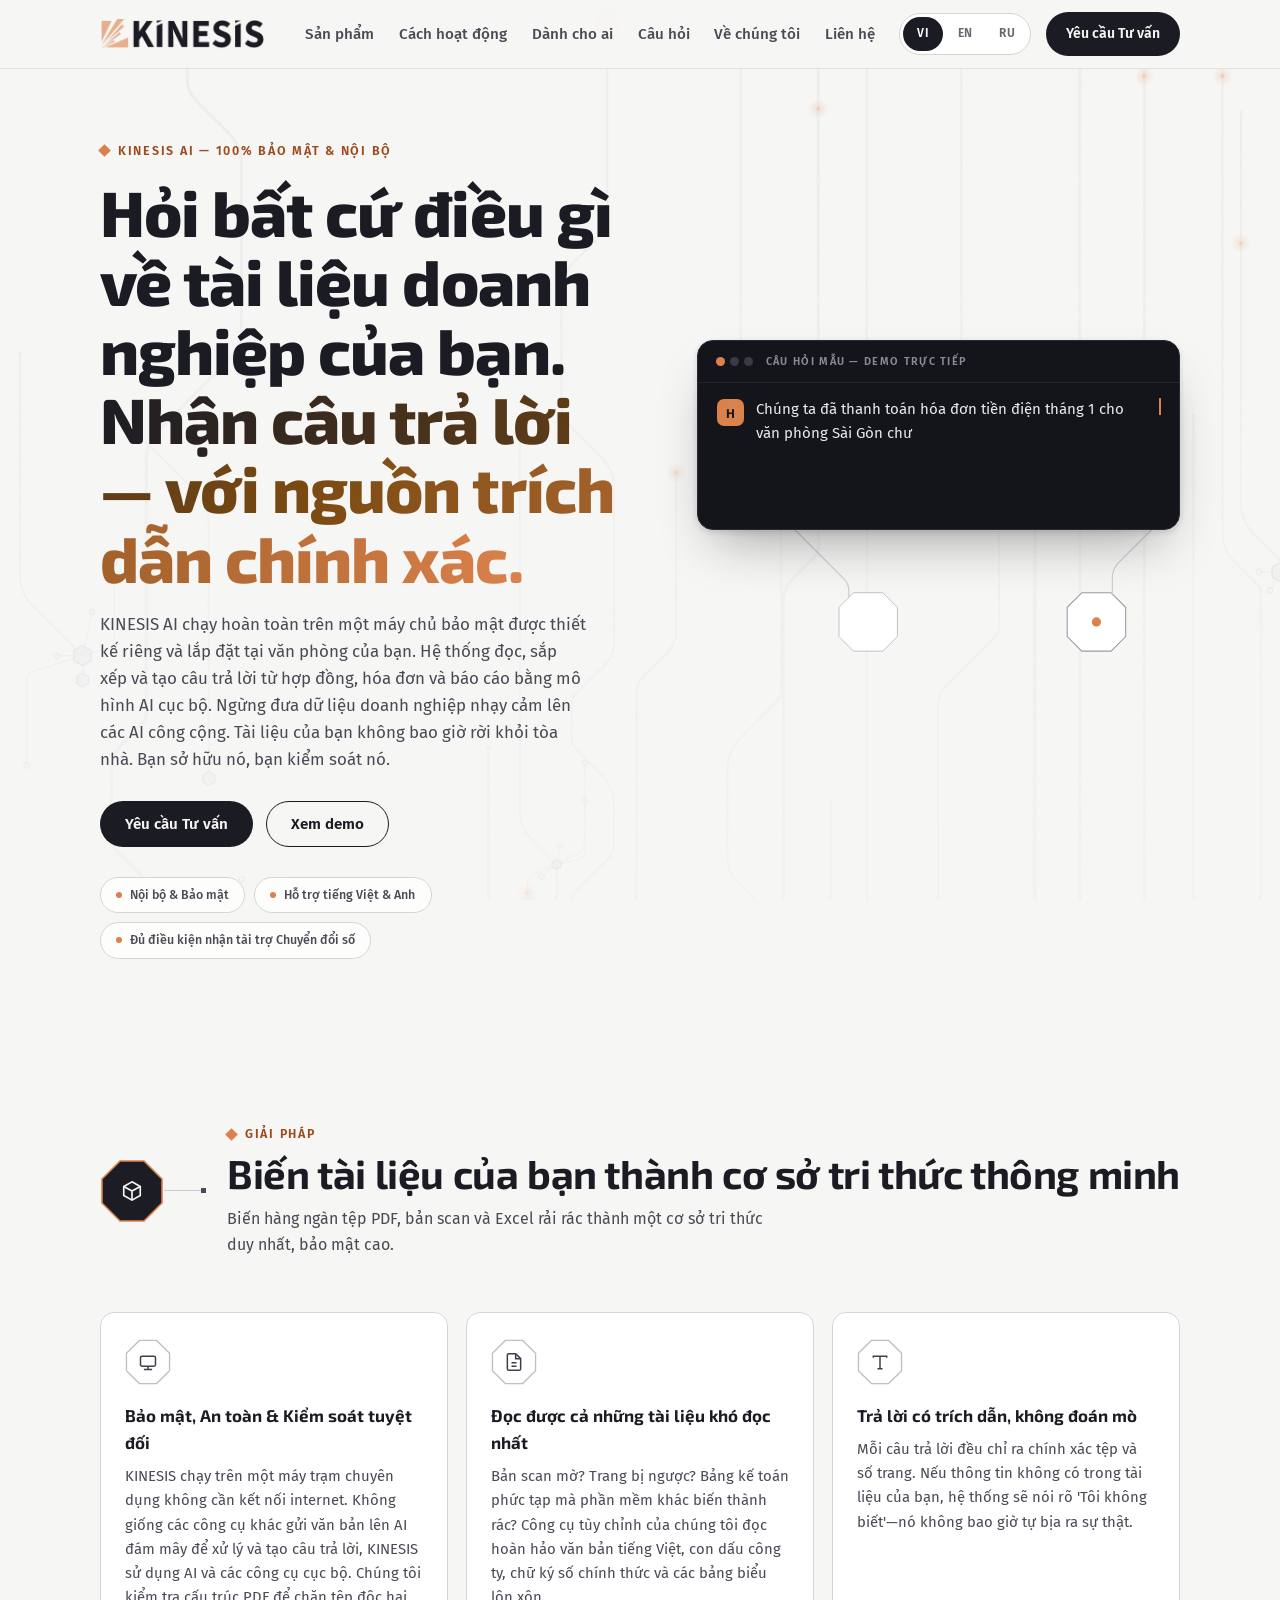
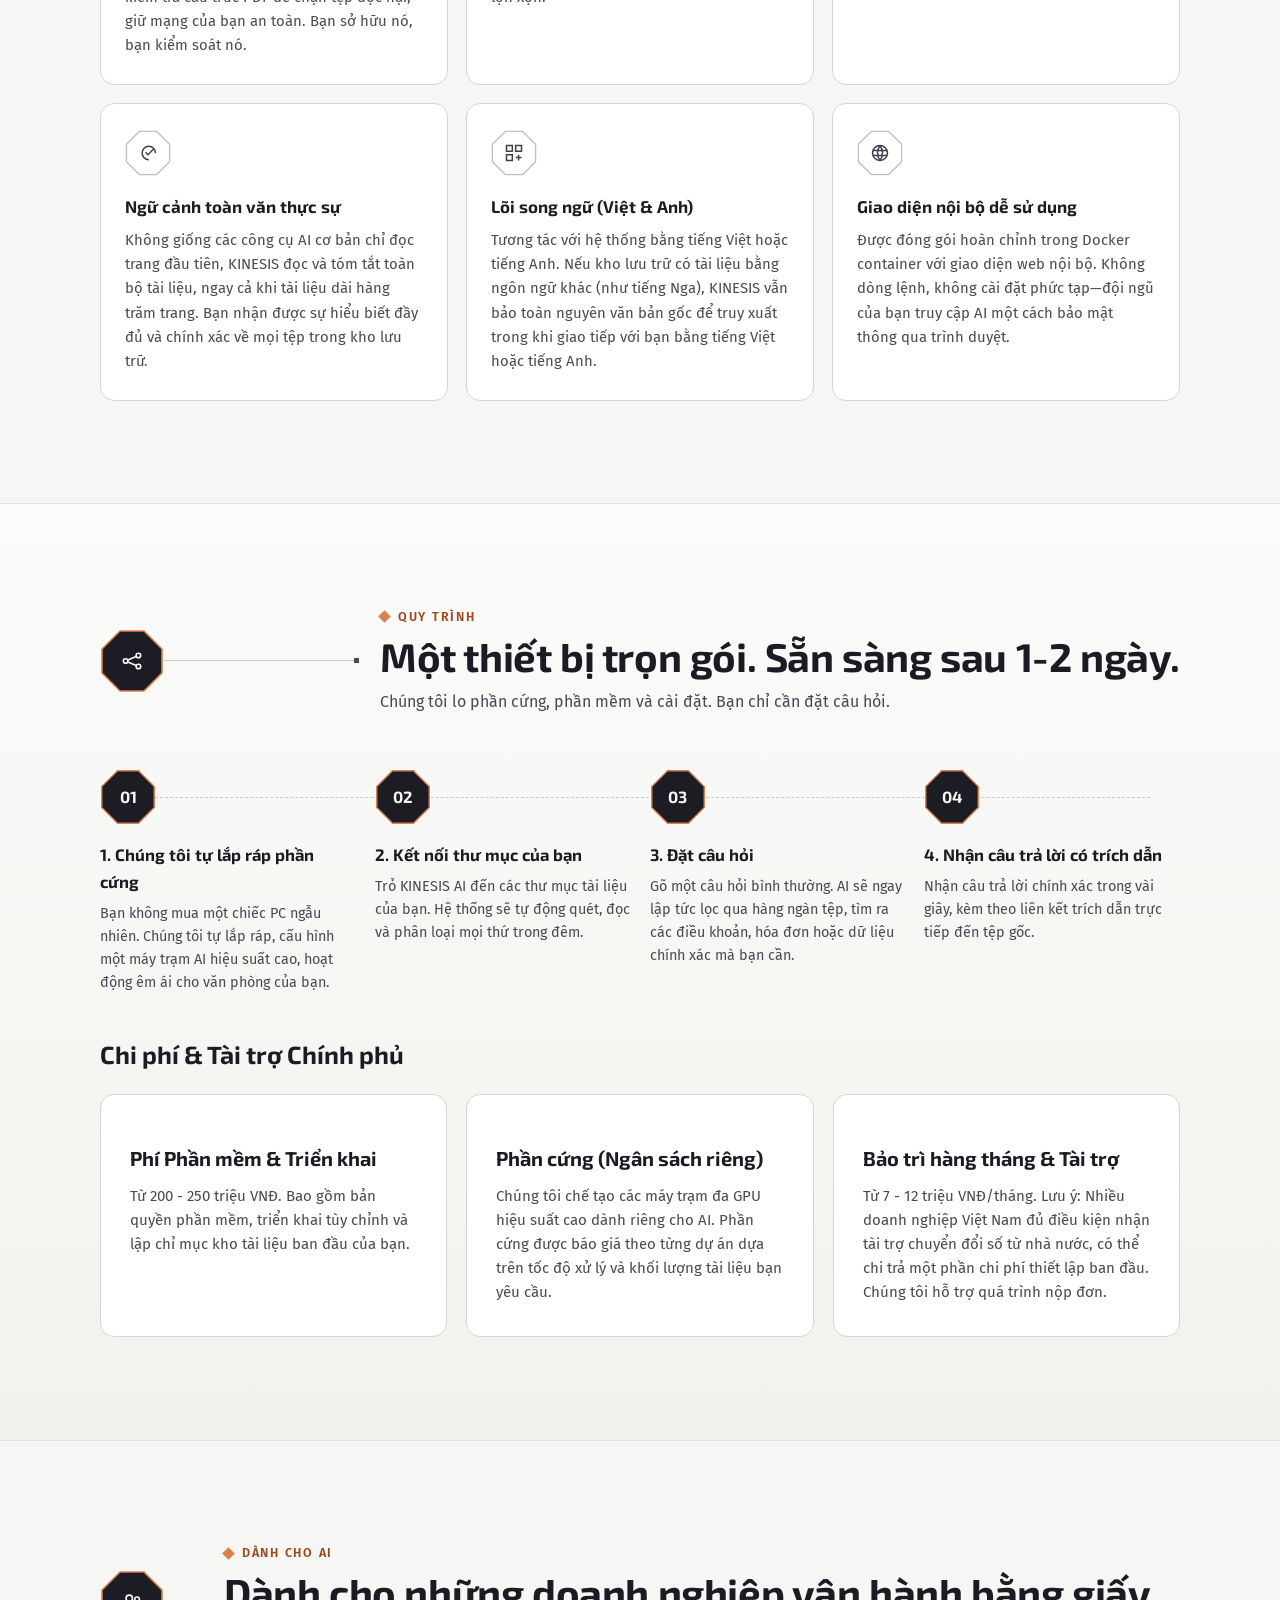
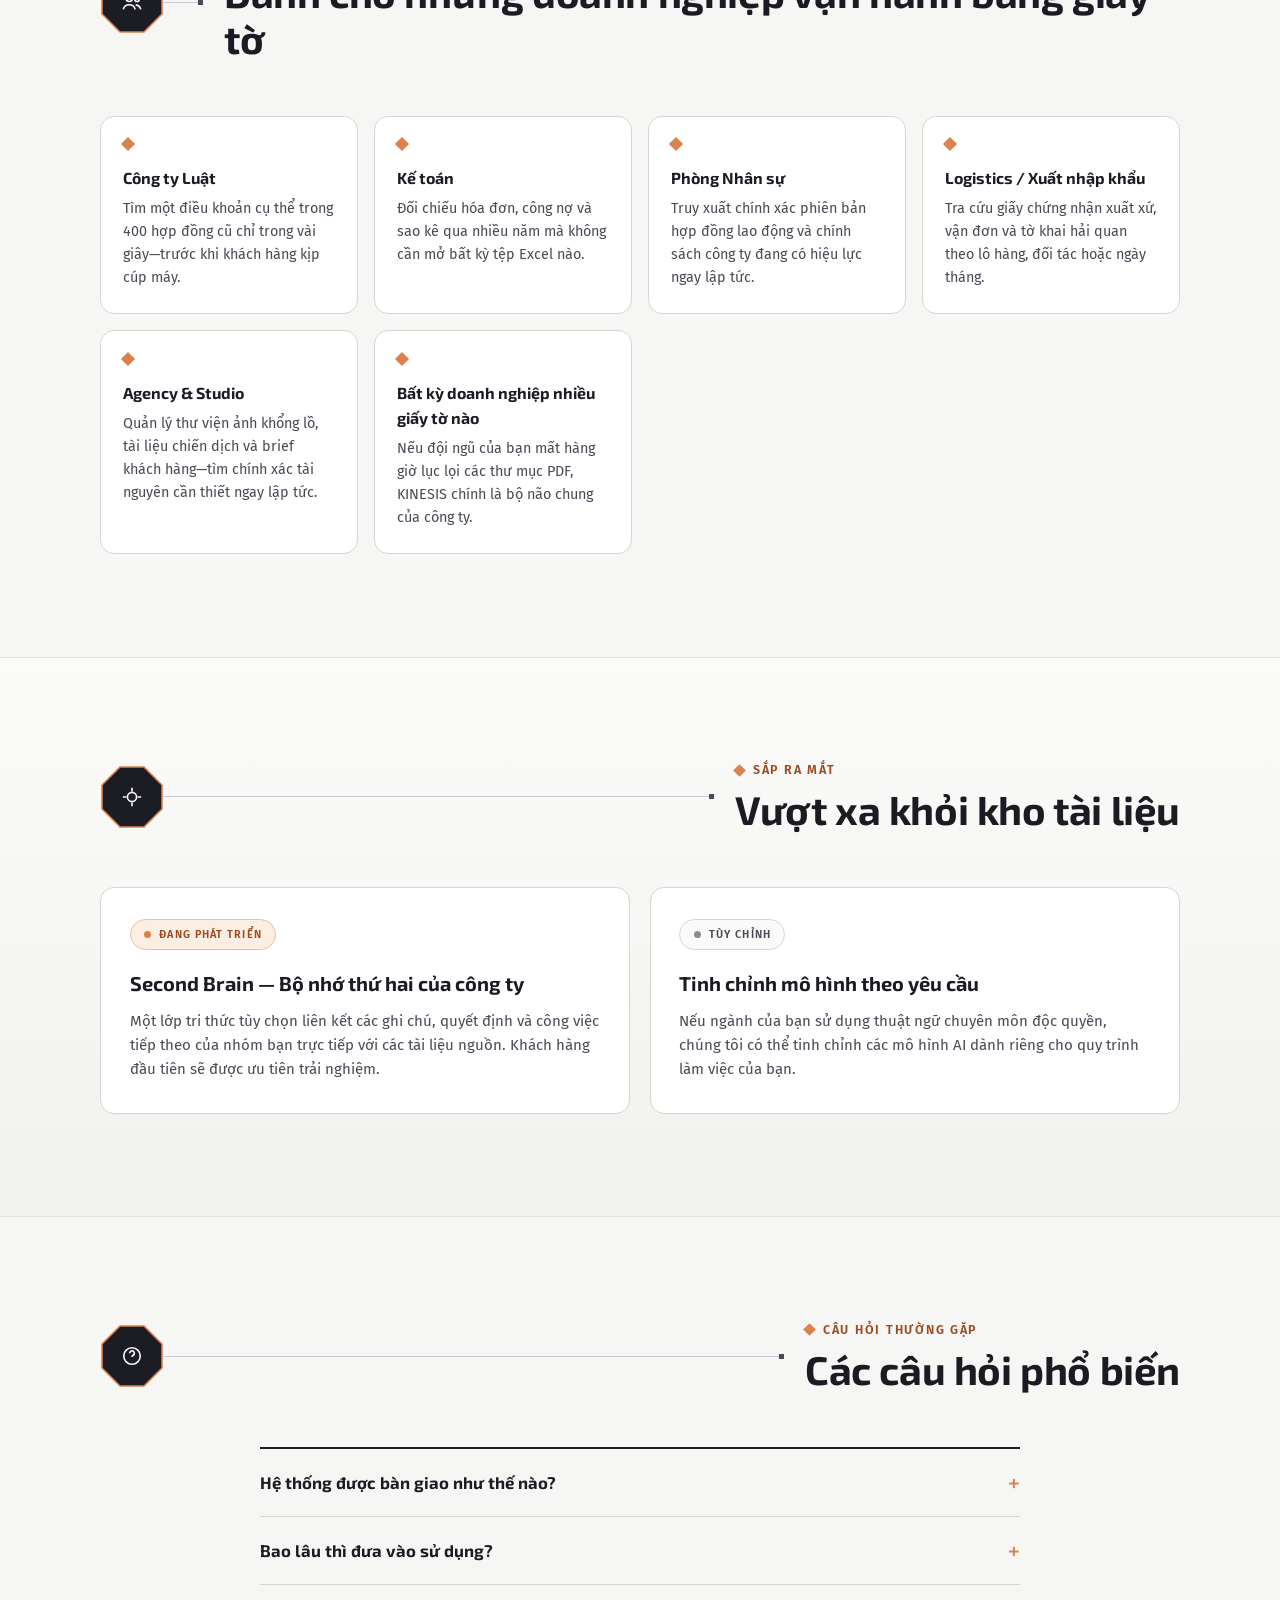
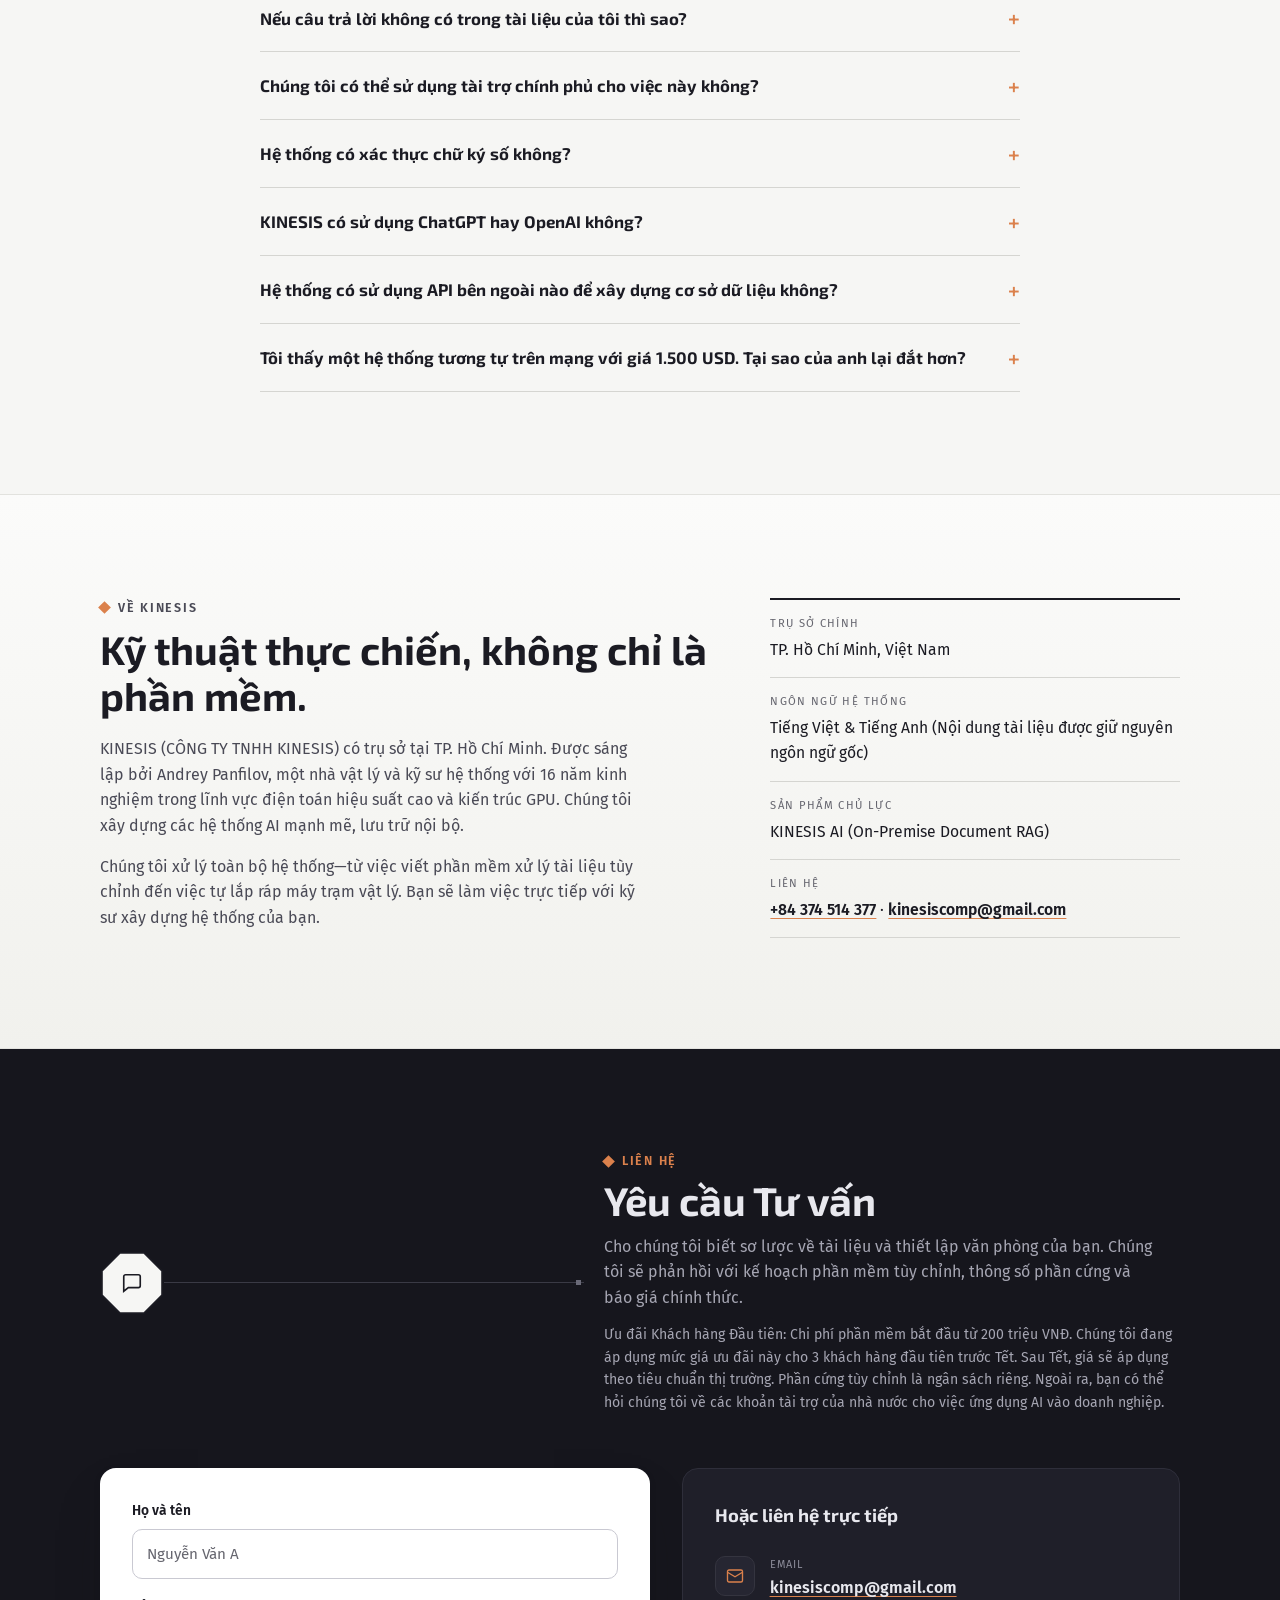
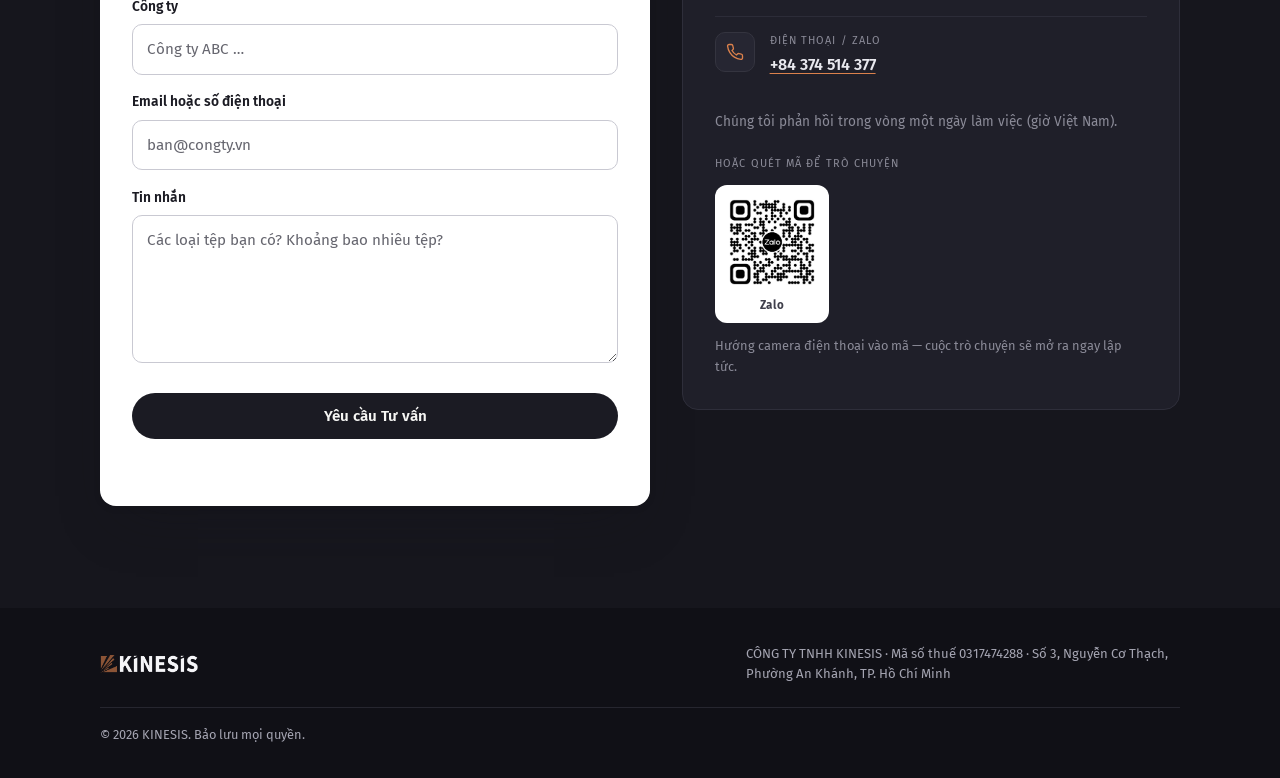
==== commit 1ace4812: "fixed errors in the content, added FAQ button on page" ====
--- a/index.html
+++ b/index.html
@@ -62,6 +62,7 @@
         <li><a href="#product" data-i18n="nav.product">Sản phẩm</a></li>
         <li><a href="#how" data-i18n="nav.how">Cách hoạt động</a></li>
         <li><a href="#for" data-i18n="nav.for">Đối tượng</a></li>
+        <li><a href="#faq" data-i18n="nav.faq">Câu hỏi</a></li>
         <li><a href="#about" data-i18n="nav.about">Về chúng tôi</a></li>
         <li><a href="#contact" data-i18n="nav.contact">Liên hệ</a></li>
       </ul>
@@ -82,6 +83,7 @@
         <li><a href="#product" data-i18n="nav.product">Sản phẩm</a></li>
         <li><a href="#how" data-i18n="nav.how">Cách hoạt động</a></li>
         <li><a href="#for" data-i18n="nav.for">Đối tượng</a></li>
+        <li><a href="#faq" data-i18n="nav.faq">Câu hỏi</a></li>
         <li><a href="#about" data-i18n="nav.about">Về chúng tôi</a></li>
         <li><a href="#contact" data-i18n="nav.contact">Liên hệ</a></li>
         <li><a class="btn btn-primary" href="#contact" data-i18n="nav.cta">Nhận báo giá</a></li>
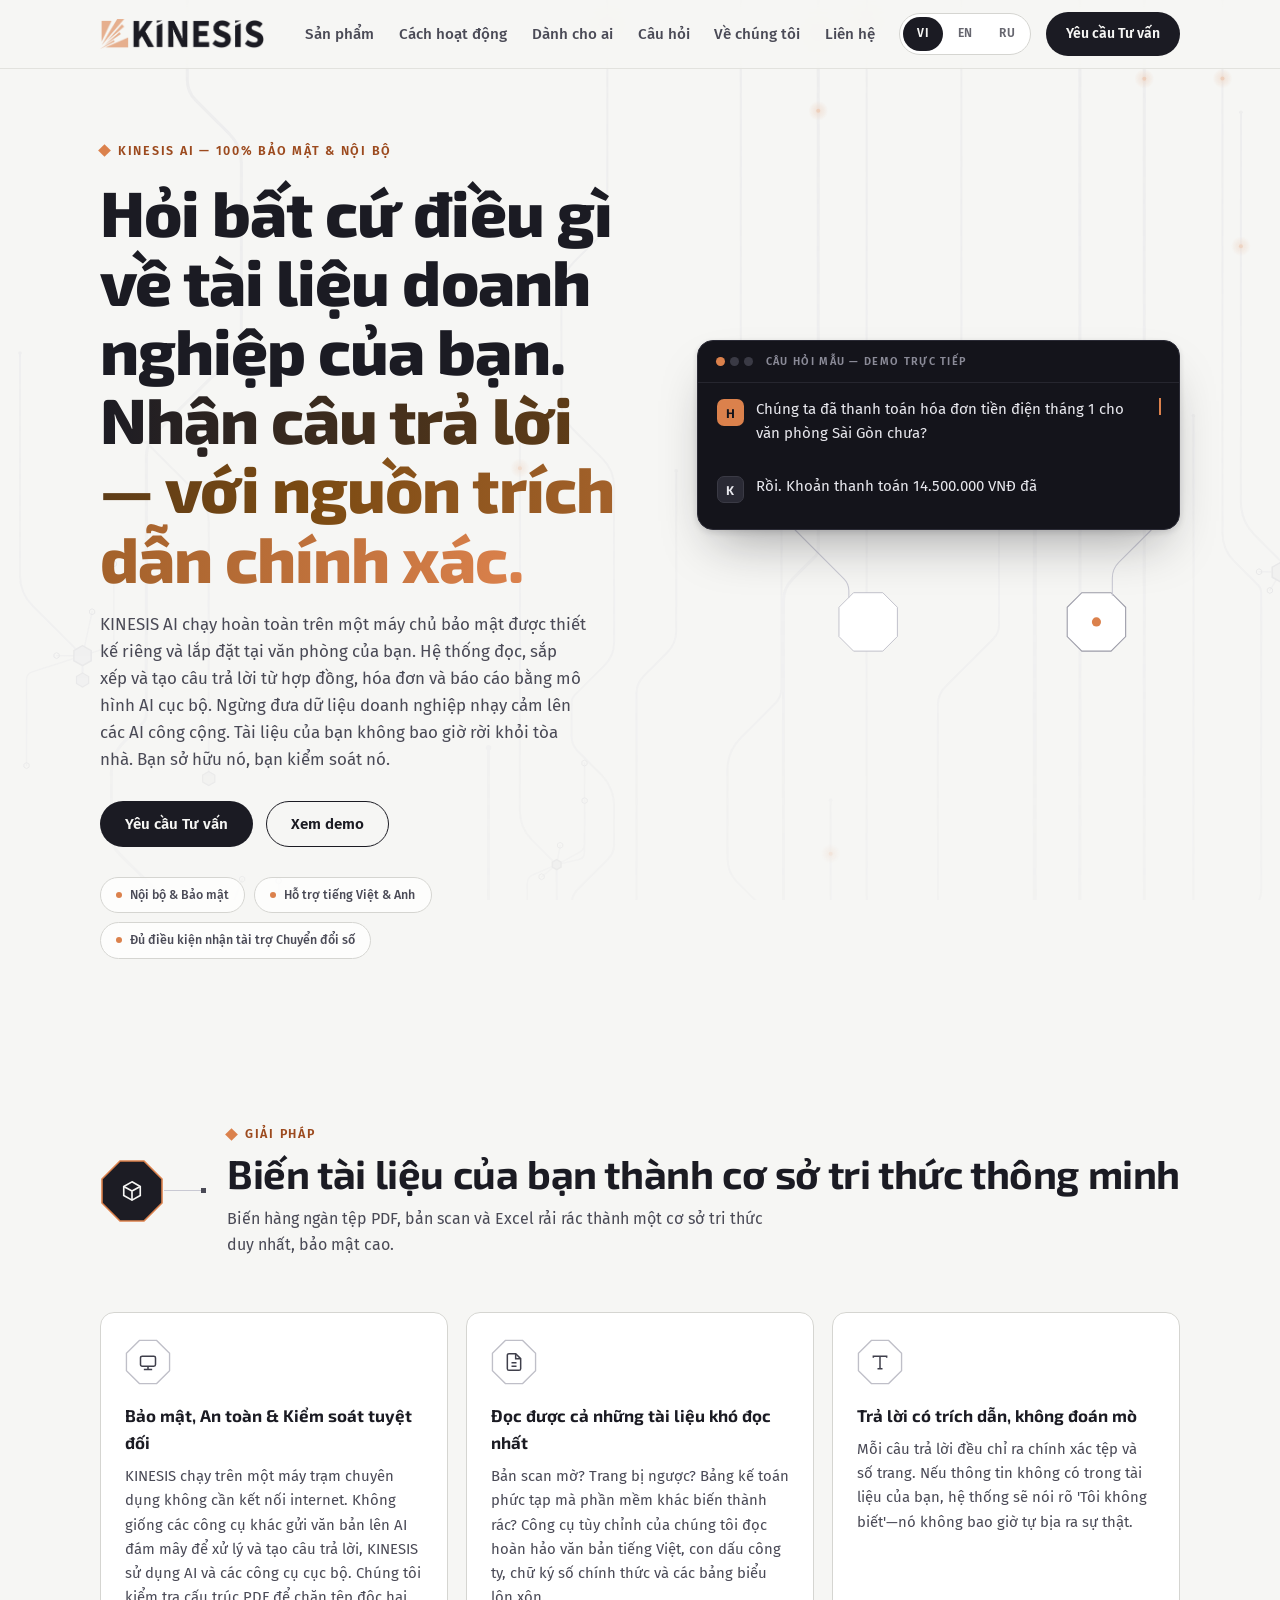
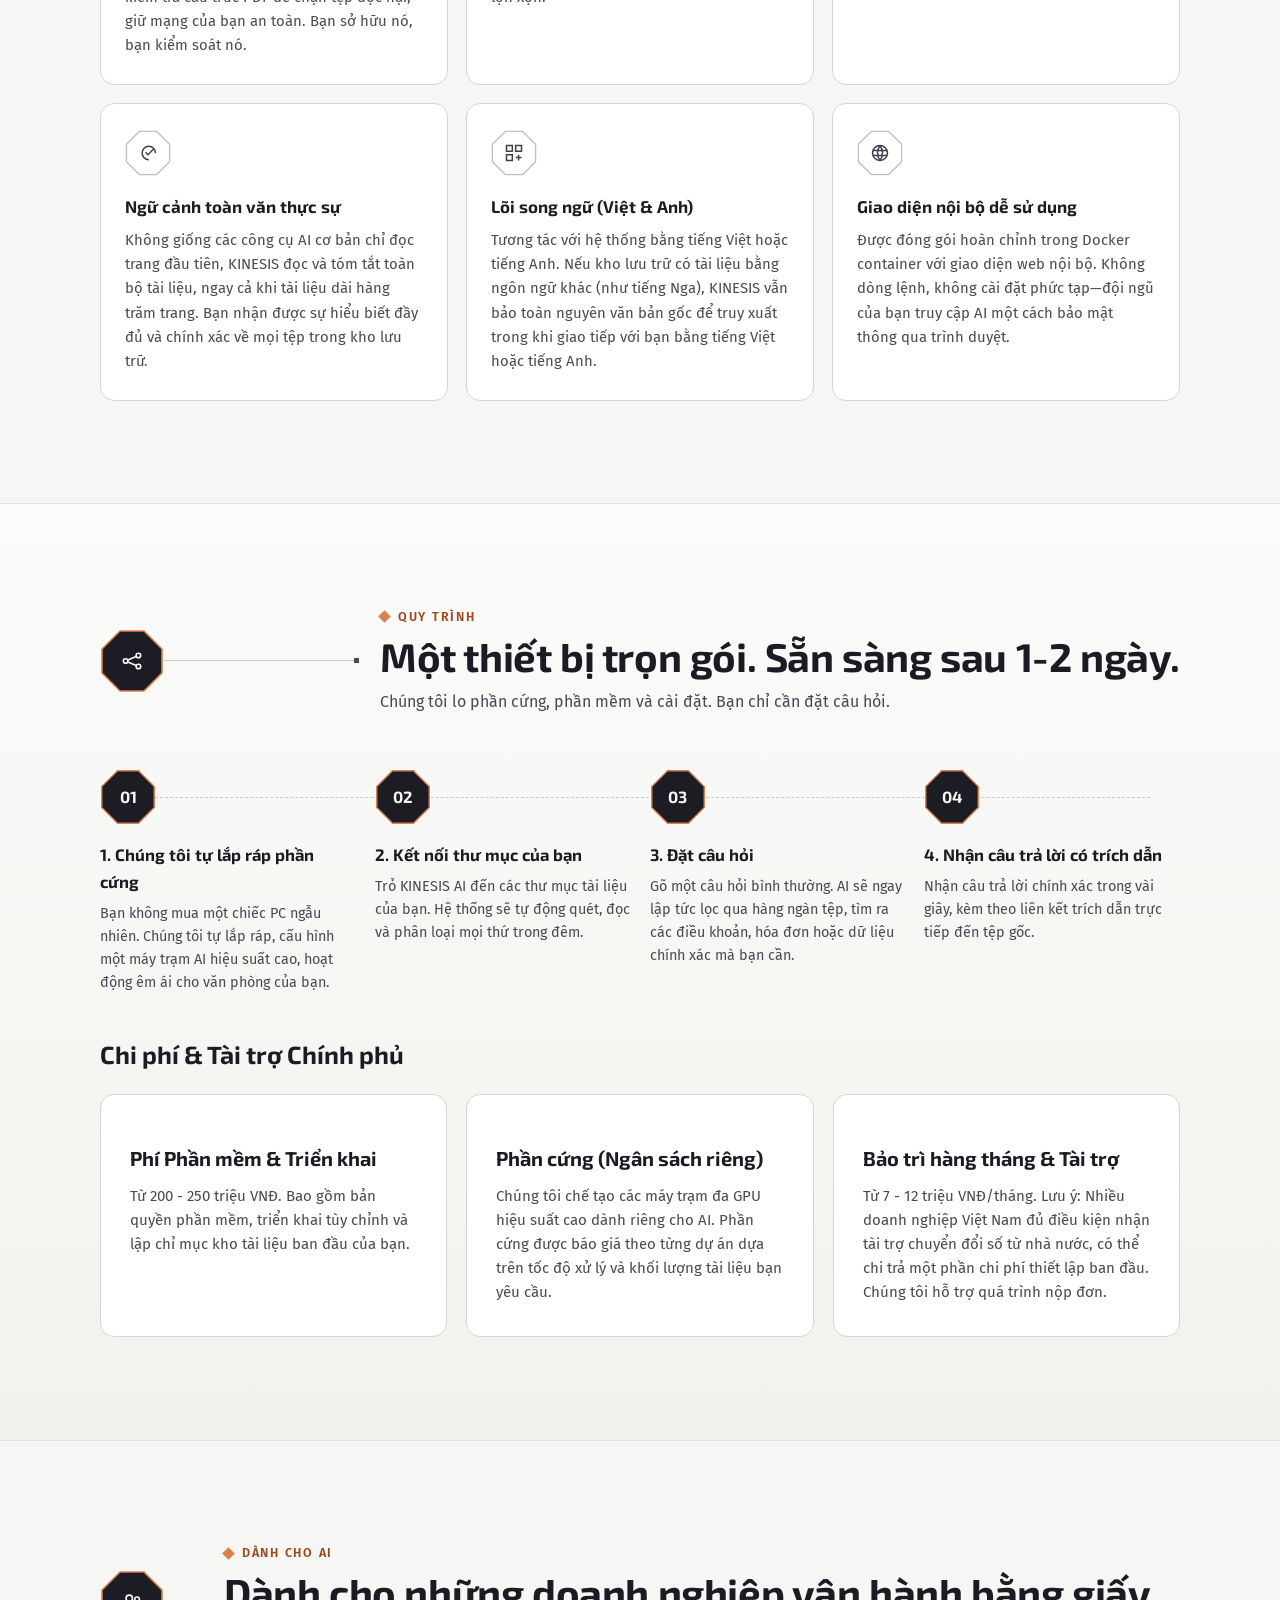
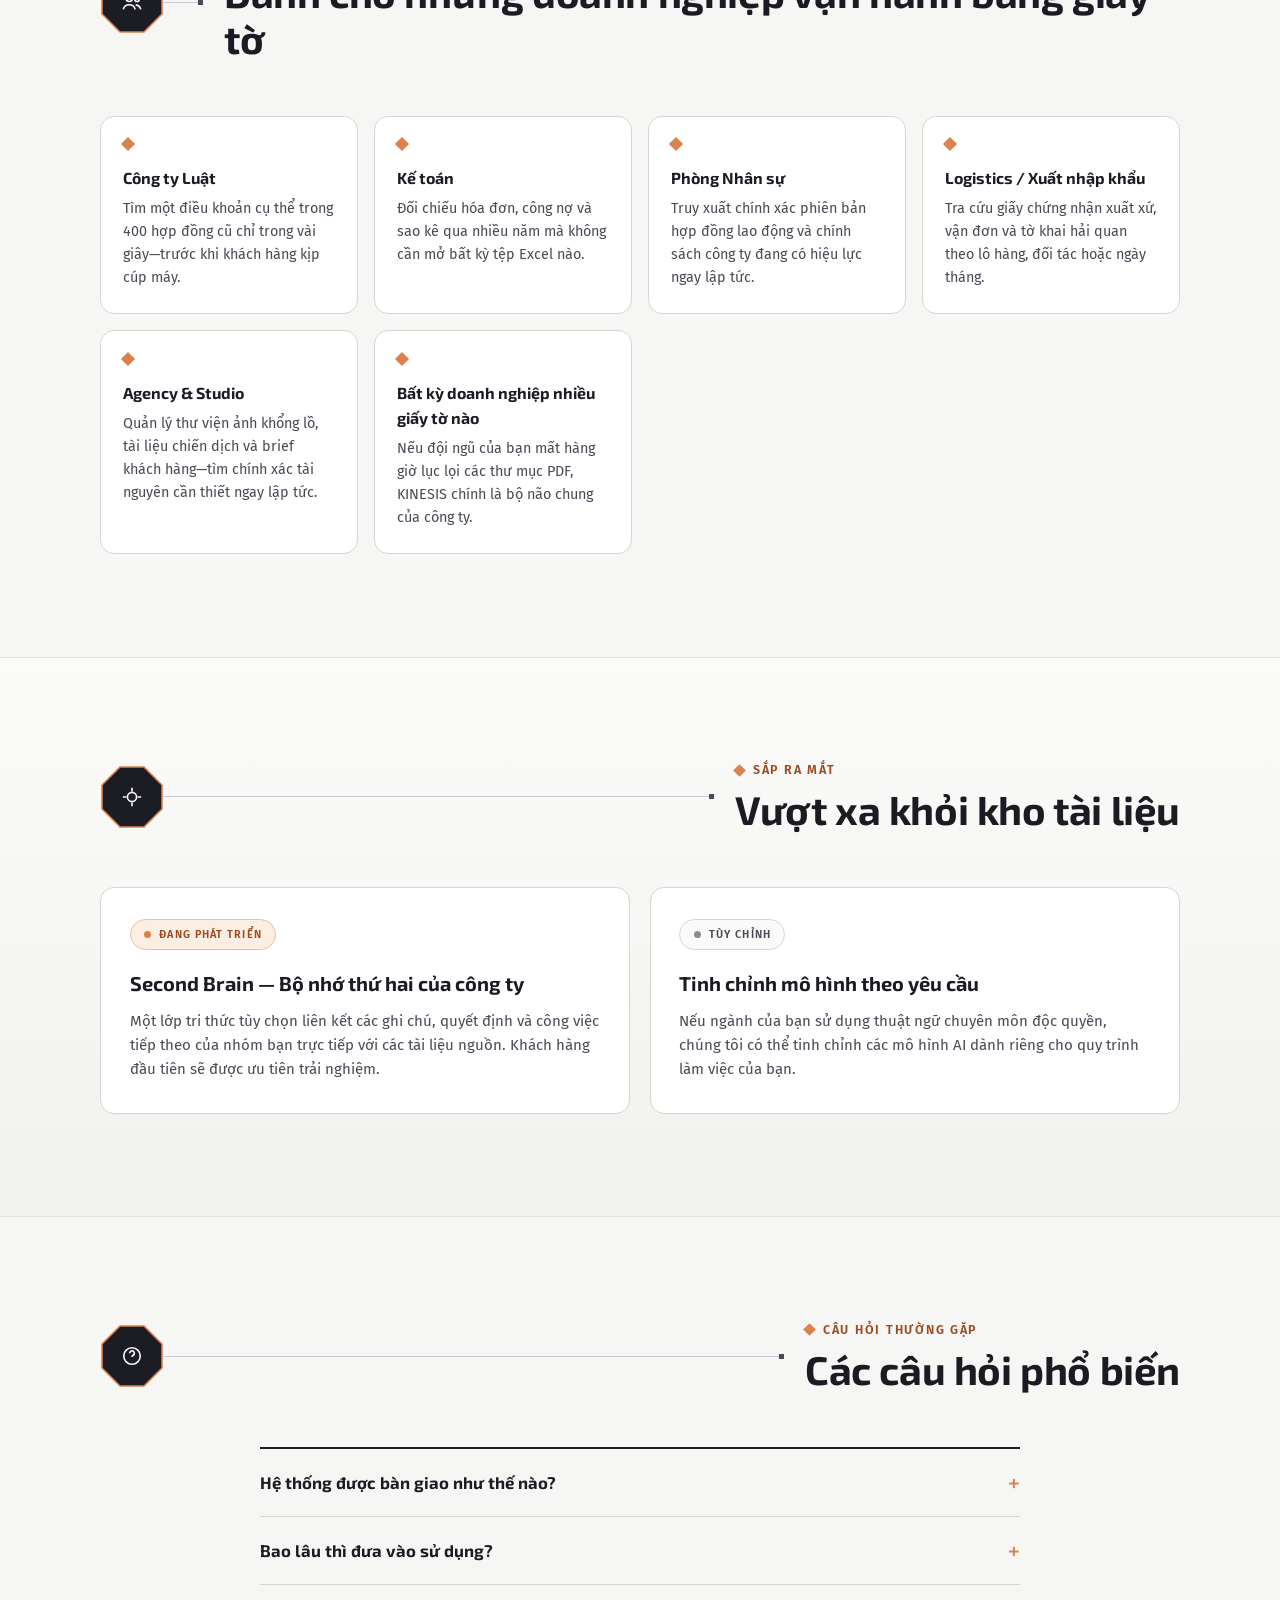
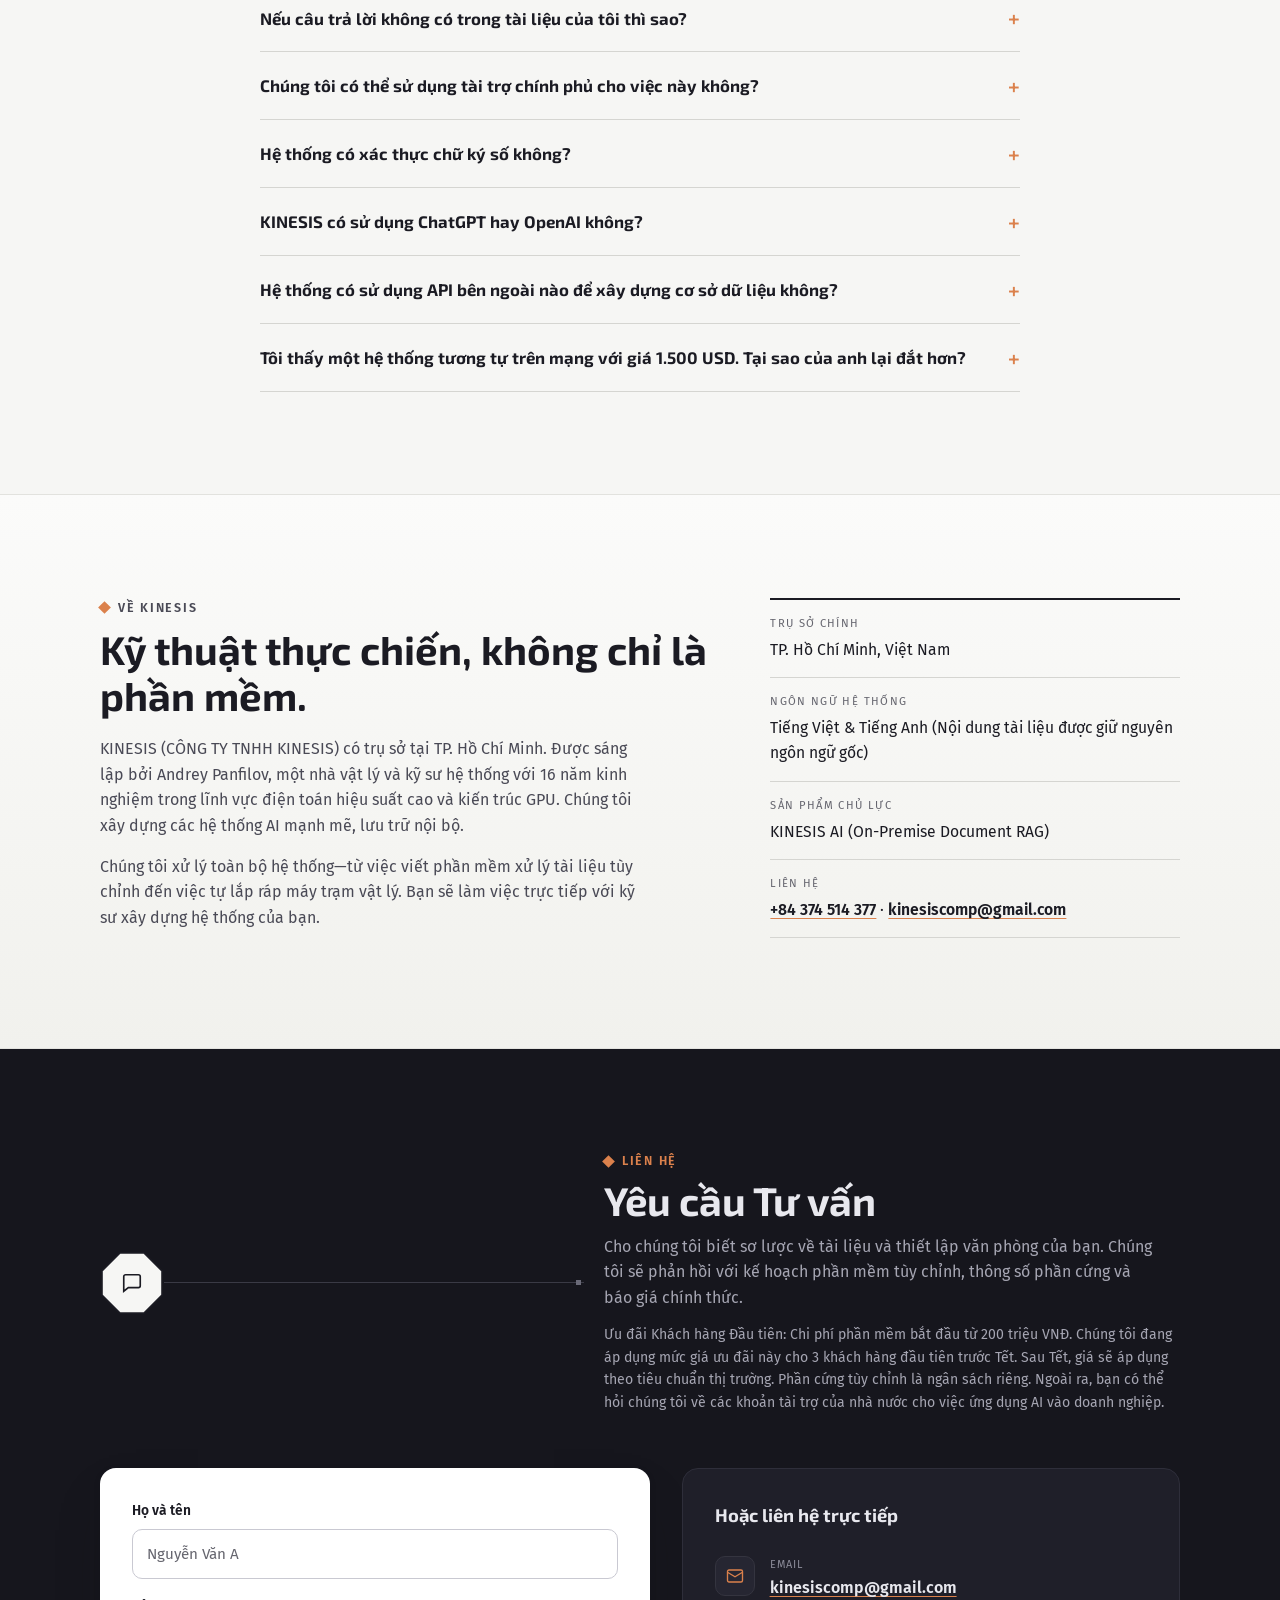
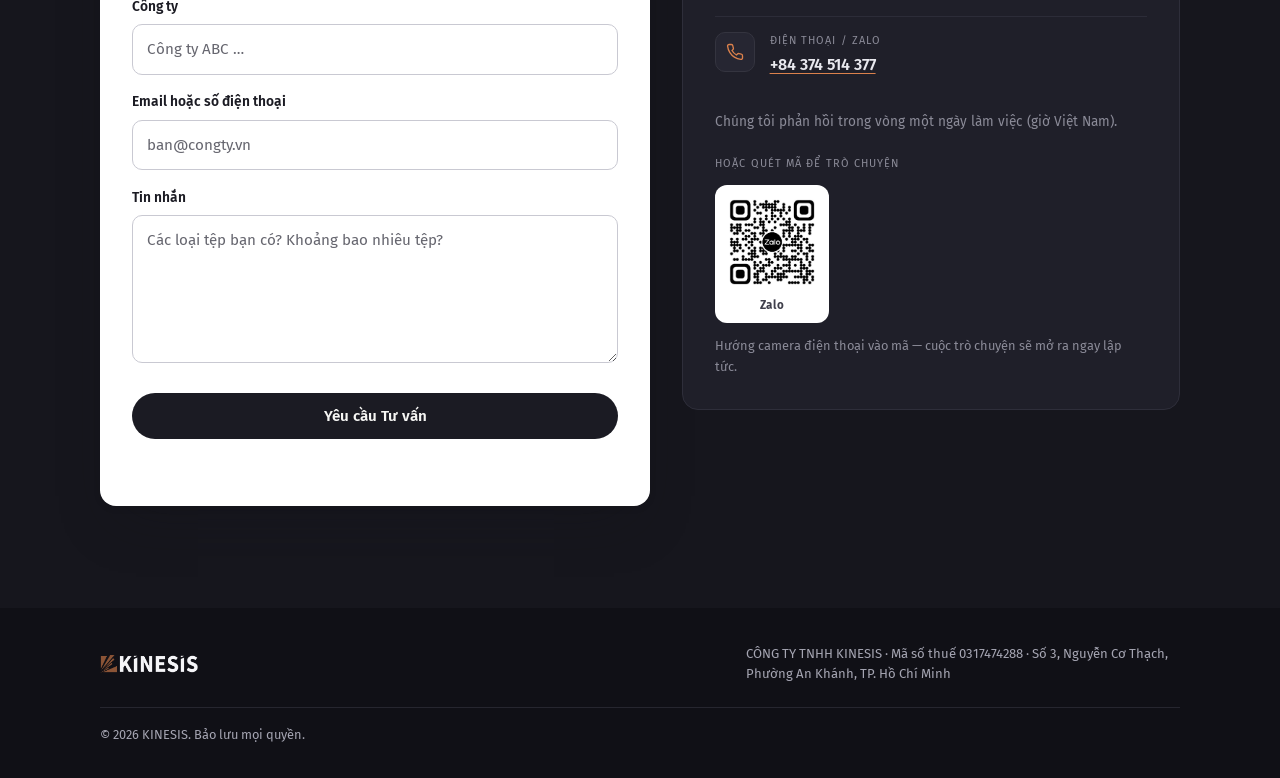
==== commit 3f4f2031: "fixed mobile version" ====
--- a/index.html
+++ b/index.html
@@ -1,6 +1,10 @@
 <!doctype html>
 <html lang="vi" data-default-lang="vi">
 <head>
+  <meta charset="utf-8">
+  <meta name="viewport" content="width=device-width, initial-scale=1">
+  <title>KINESIS AI — Trí tuệ nhân tạo riêng tư cấp doanh nghiệp</title>
+  <meta name="description" content="KINESIS AI chạy 100% trên phần cứng của văn phòng bạn: đọc, phân loại và trả lời kèm trích dẫn từ hợp đồng, hóa đơn và báo cáo. Dữ liệu không bao giờ rời khỏi tòa nhà.">
   <link rel="canonical" href="https://www.kinesis.company/">
   <link rel="alternate" hreflang="vi" href="https://www.kinesis.company/">
   <link rel="alternate" hreflang="en" href="https://www.kinesis.company/en/">
--- a/styles.css
+++ b/styles.css
@@ -154,6 +154,7 @@
   padding: 0.4rem 0;
   border-bottom: 2px solid transparent;
   transition: color 0.2s ease, border-color 0.2s ease;
+  white-space: nowrap;
 }
 .nav-links a:hover { color: var(--ink); border-bottom-color: var(--accent); }
 .nav-right { display: flex; align-items: center; gap: 0.9rem; }
@@ -205,7 +206,7 @@
 .btn-primary:hover { background: var(--accent); color: #14141b; }
 .btn-secondary { border-color: var(--ink); color: var(--ink); background: transparent; }
 .btn-secondary:hover { background: var(--ink); color: var(--paper); }
-.nav-cta { min-height: 44px; padding: 0 1.2rem; font-size: 0.88rem; }
+.nav-cta { min-height: 44px; padding: 0 1.2rem; font-size: 0.88rem; white-space: nowrap; }
 
 .nav-toggle {
   display: none;
@@ -845,7 +846,8 @@
   .about-grid, .contact-grid { grid-template-columns: 1fr; }
   .footer-legal { margin-left: 0; }
 }
-@media (max-width: 860px) {
+@media (max-width: 1119px) {
+  /* the full nav needs ~1100px (longest labels + CTA), so below that the hamburger takes over */
   .nav-links, .nav-cta { display: none; }
   .nav-toggle { display: grid; }
 }
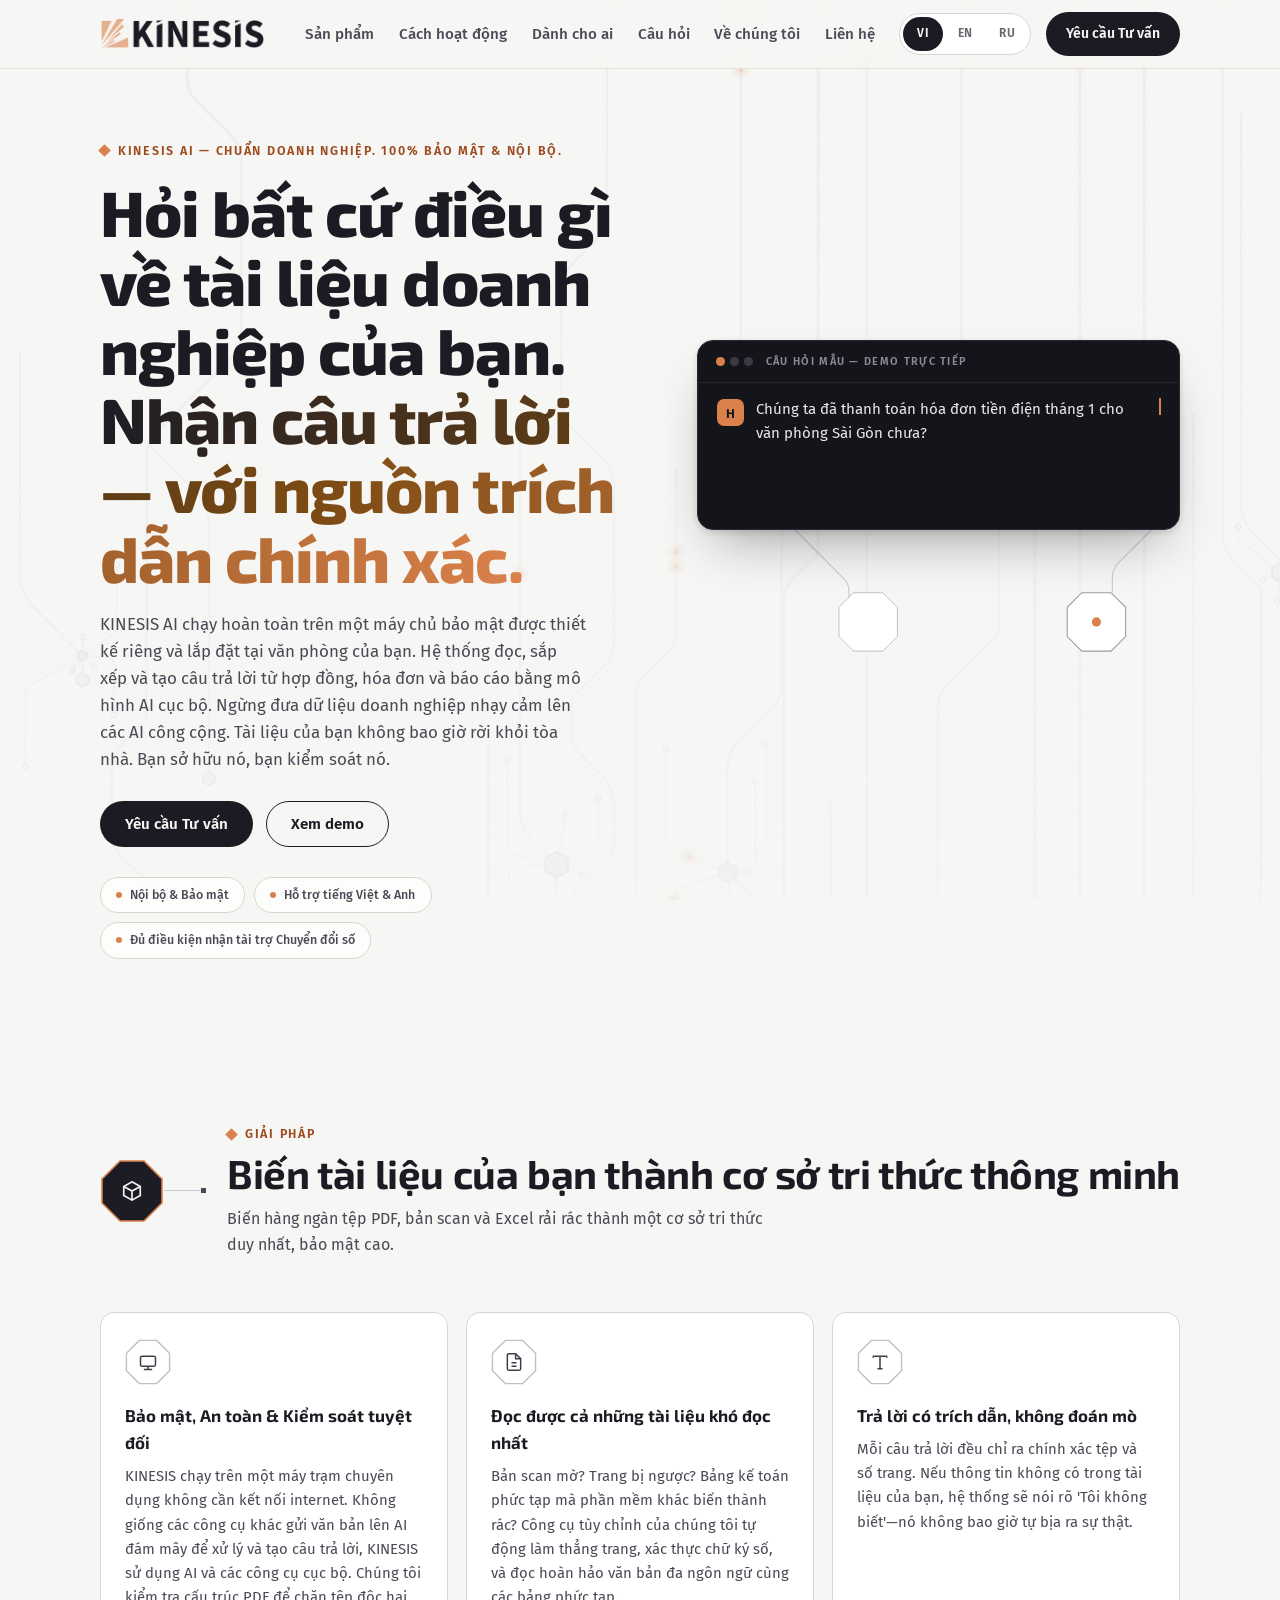
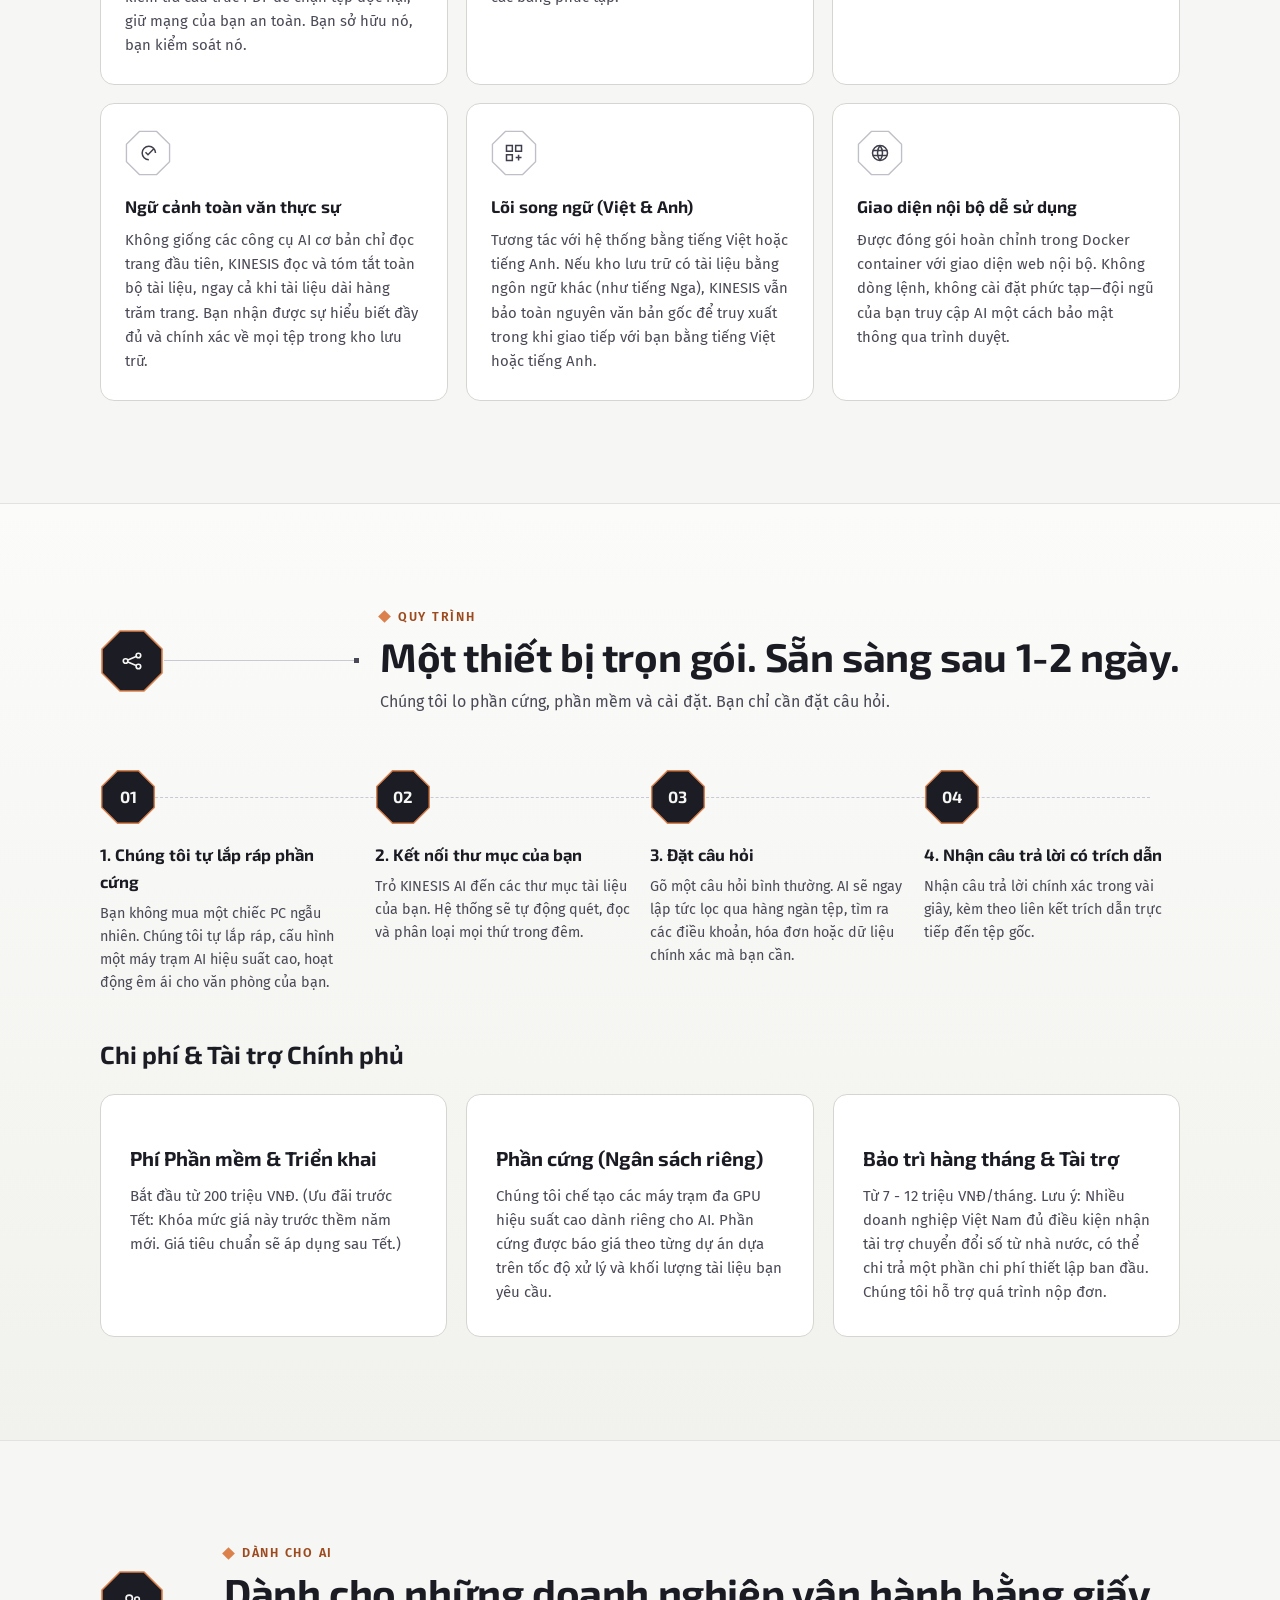
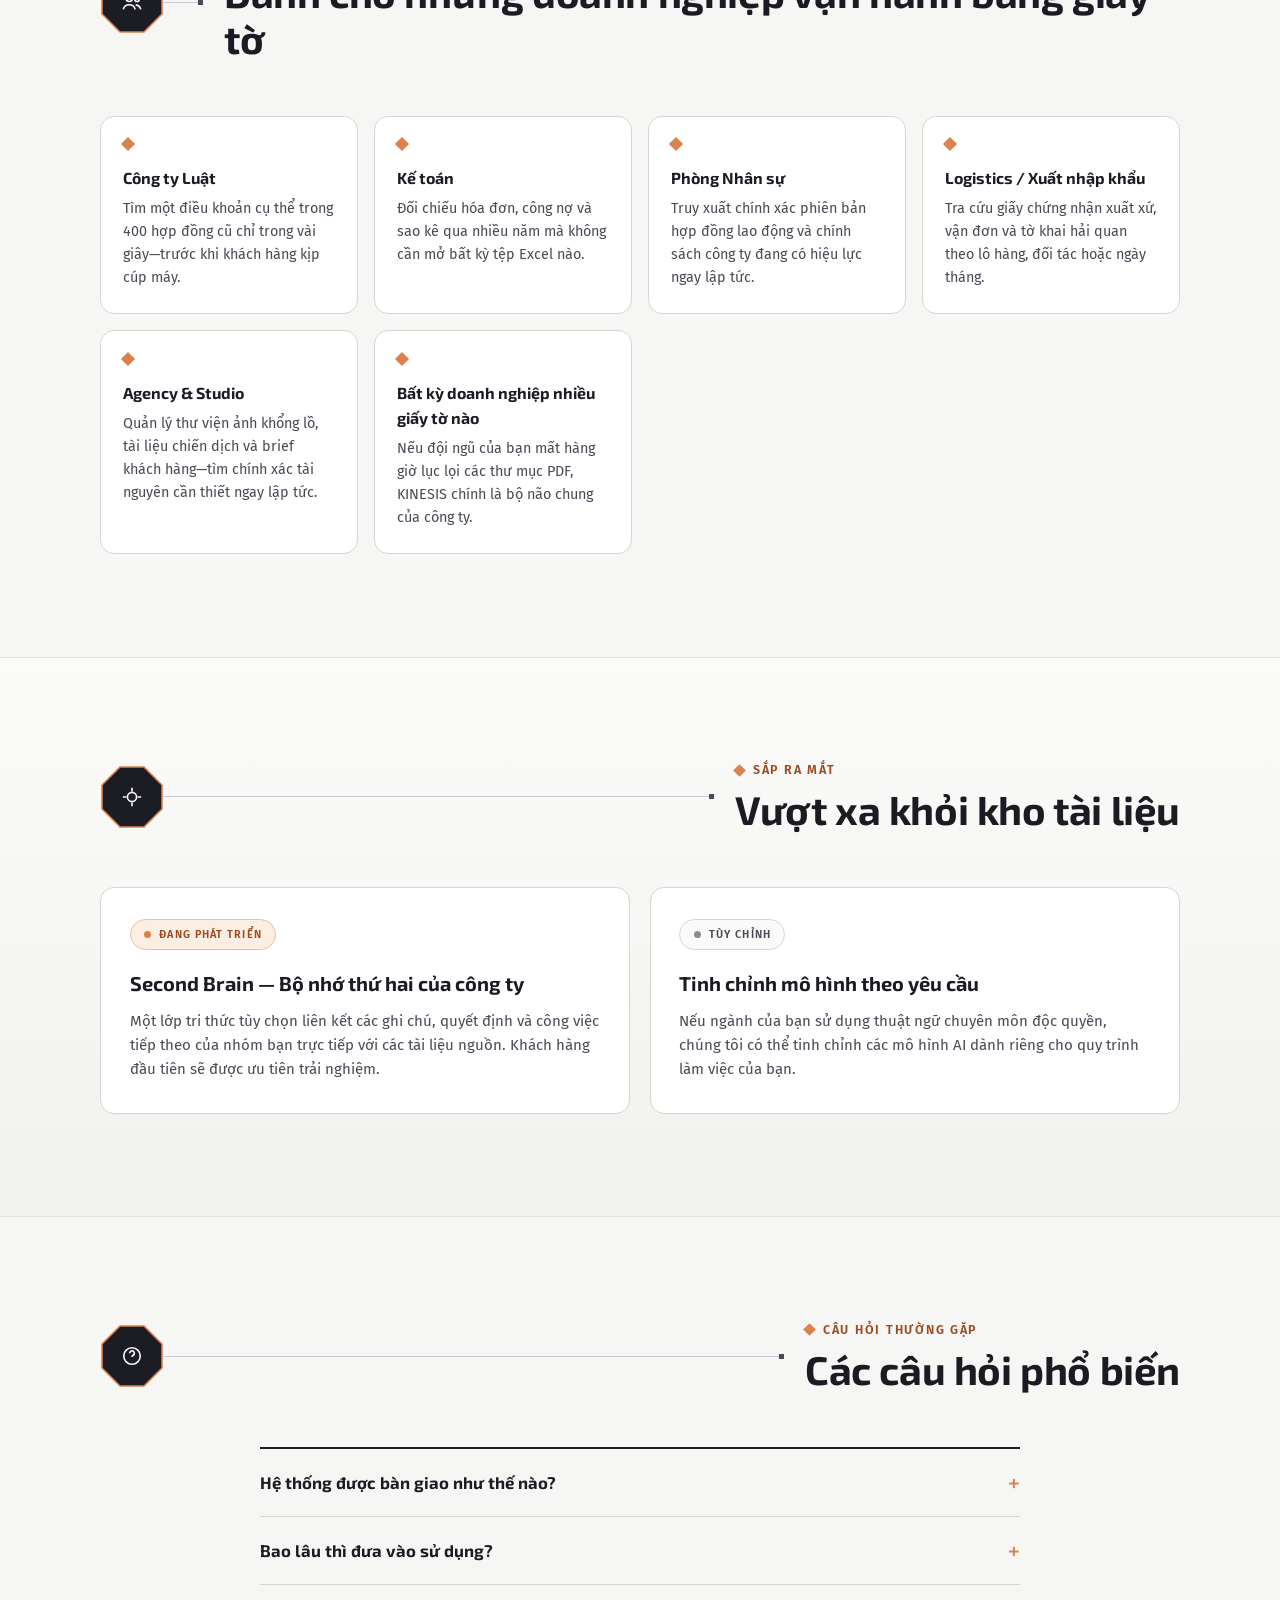
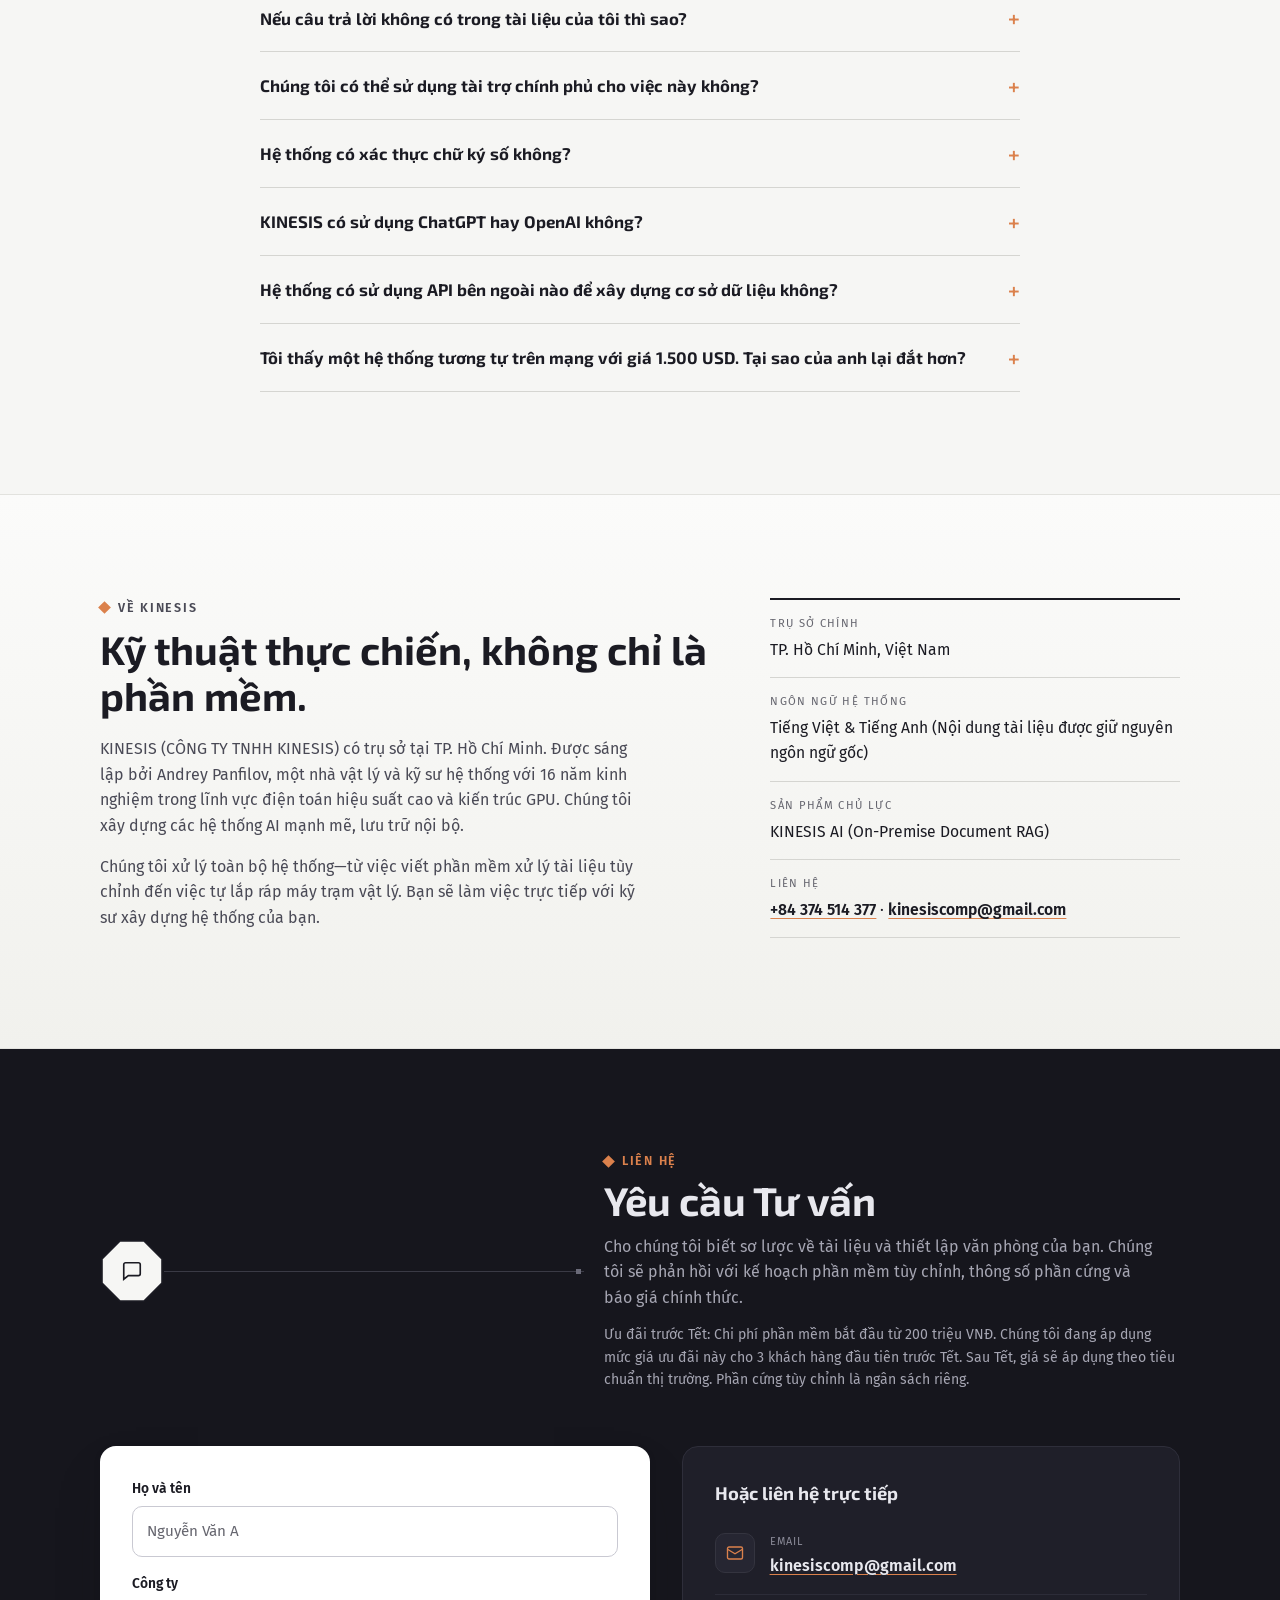
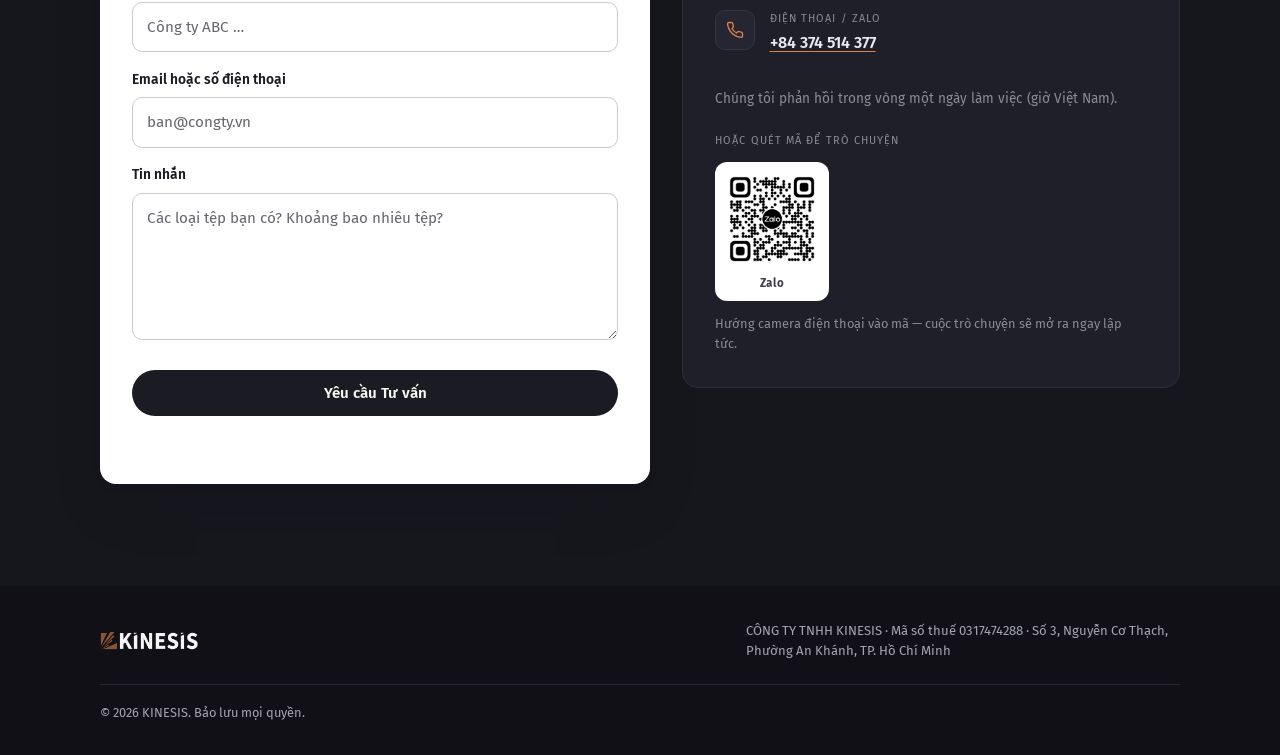
==== commit 1cf78611: "page description changed" ====
--- a/index.html
+++ b/index.html
@@ -3,8 +3,8 @@
 <head>
   <meta charset="utf-8">
   <meta name="viewport" content="width=device-width, initial-scale=1">
-  <title>KINESIS AI — Trí tuệ nhân tạo riêng tư cấp doanh nghiệp</title>
-  <meta name="description" content="KINESIS AI chạy 100% trên phần cứng của văn phòng bạn: đọc, phân loại và trả lời kèm trích dẫn từ hợp đồng, hóa đơn và báo cáo. Dữ liệu không bao giờ rời khỏi tòa nhà.">
+  <title>KINESIS AI — Trợ lý AI & RAG nội bộ chuẩn doanh nghiệp</title>
+  <meta name="description" content="Trợ lý AI & RAG nội bộ bảo mật cho doanh nghiệp tại TP.HCM. Xử lý tài liệu an toàn và trích dẫn chính xác. Nâng cấp lên Second Brain. Dữ liệu không rời khỏi văn phòng.">
   <link rel="canonical" href="https://www.kinesis.company/">
   <link rel="alternate" hreflang="vi" href="https://www.kinesis.company/">
   <link rel="alternate" hreflang="en" href="https://www.kinesis.company/en/">
--- a/styles.css
+++ b/styles.css
@@ -840,6 +840,9 @@
 @media (max-width: 1024px) {
   .hero-inner { grid-template-columns: 1fr; }
   .hero-visual { min-height: 0; margin-top: 1.5rem; }
+  /* stacked layout: pin the demo card's height (measured max of all demo rounds ×
+     languages at this width band) so the typing animation can't push the page */
+  .demo-card { min-height: 232px; }
   .hero-cluster { top: -56px; right: -10px; width: min(360px, 85%); opacity: 0.7; }
   .steps { grid-template-columns: repeat(2, 1fr); }
   .steps::before { display: none; }
@@ -856,6 +859,7 @@
   .trace-line { display: none; }
   .sec-head-text { flex-basis: 100%; }
   .node-chip { width: 54px; height: 54px; }
+  .demo-card { min-height: 264px; }
 }
 @media (max-width: 420px) {
   /* keep brand + lang switcher + hamburger inside 320px viewports */
@@ -866,6 +870,15 @@
   .lang-switch { padding: 2px; }
   .lang-btn { min-width: 33px; height: 32px; font-size: 0.7rem; }
 }
+/* phones up to 450px wide (incl. 430px iPhone Pro Max class): content there is
+   ~284-308px; above 450px it drops to <=264px, covered by the band above.
+   +slack: some engines report the CSS viewport as width+ε */
+@media (max-width: 450px) {
+  .demo-card { min-height: 335px; }
+}
+@media (max-width: 359px) {
+  .demo-card { min-height: 420px; }
+}
 @media (max-width: 560px) {
   .steps { grid-template-columns: 1fr; gap: 1.6rem; }
   .hero { padding-top: 2.6rem; }
